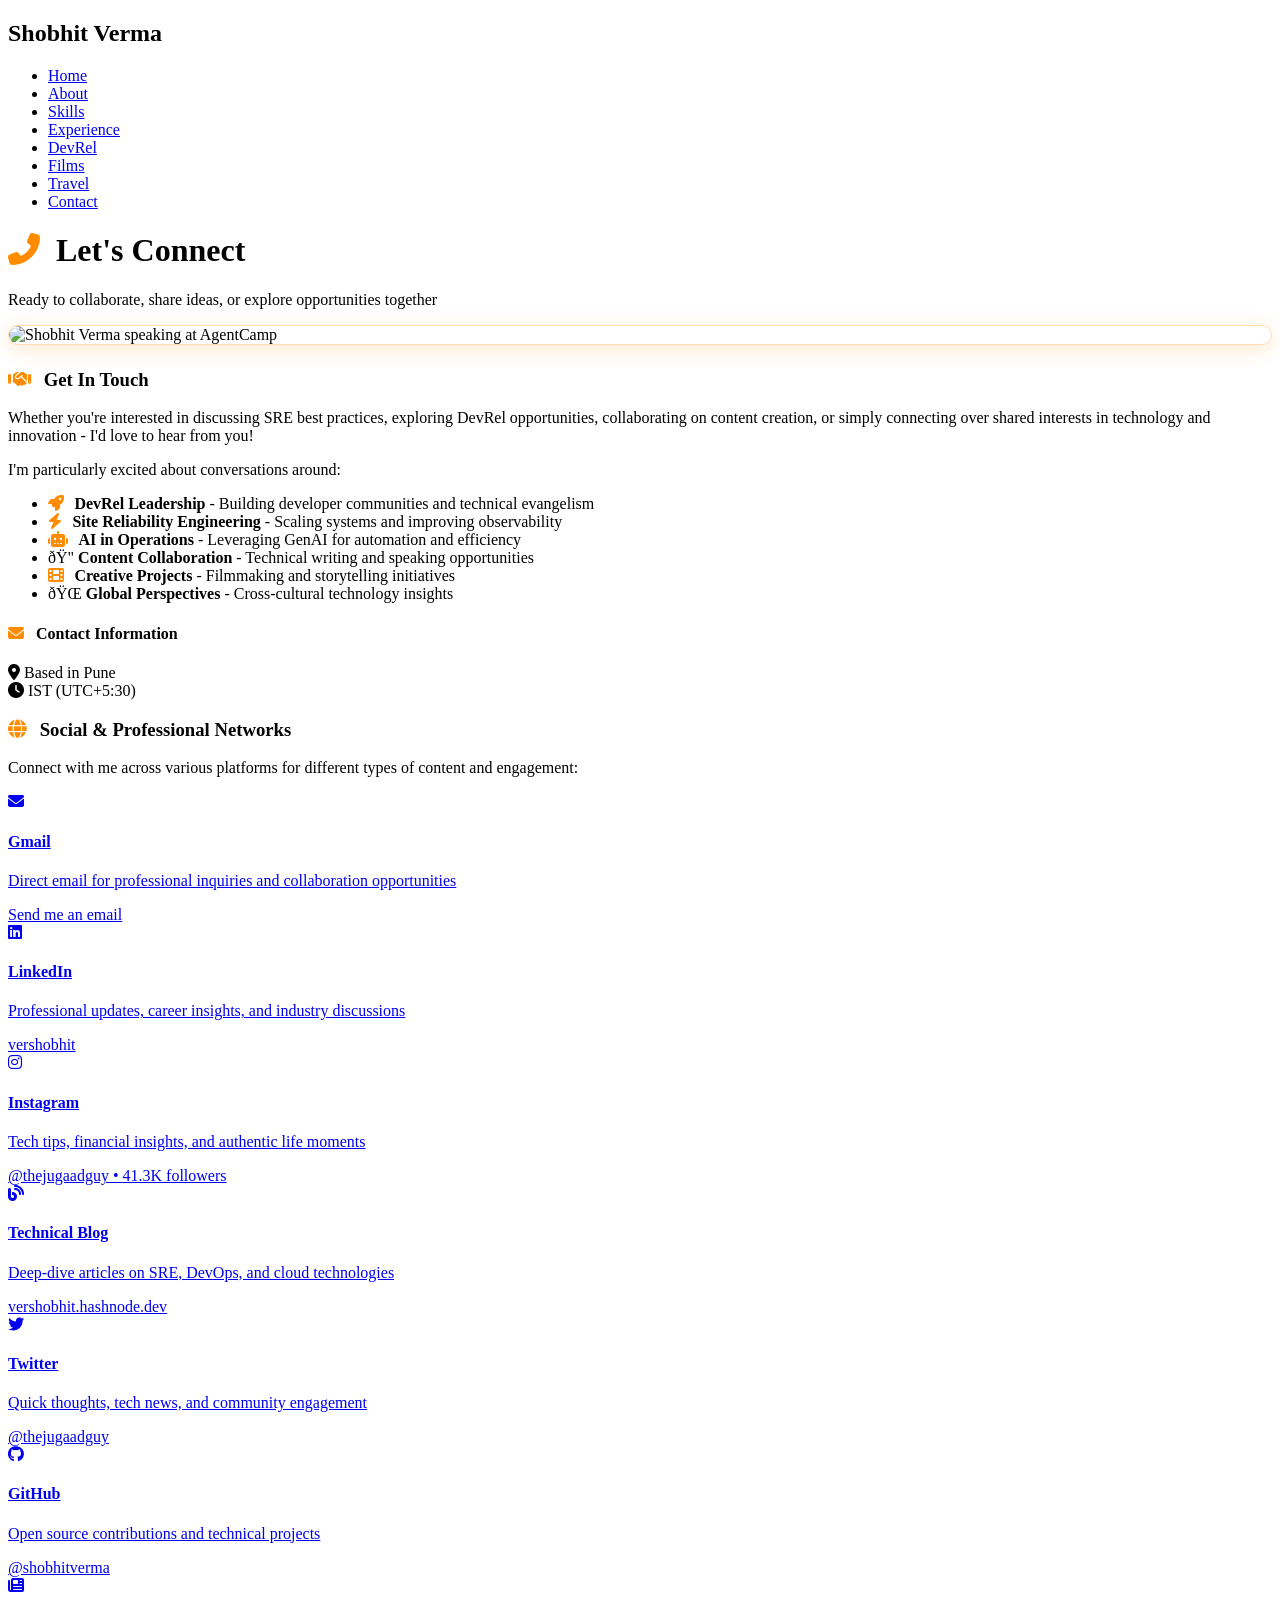
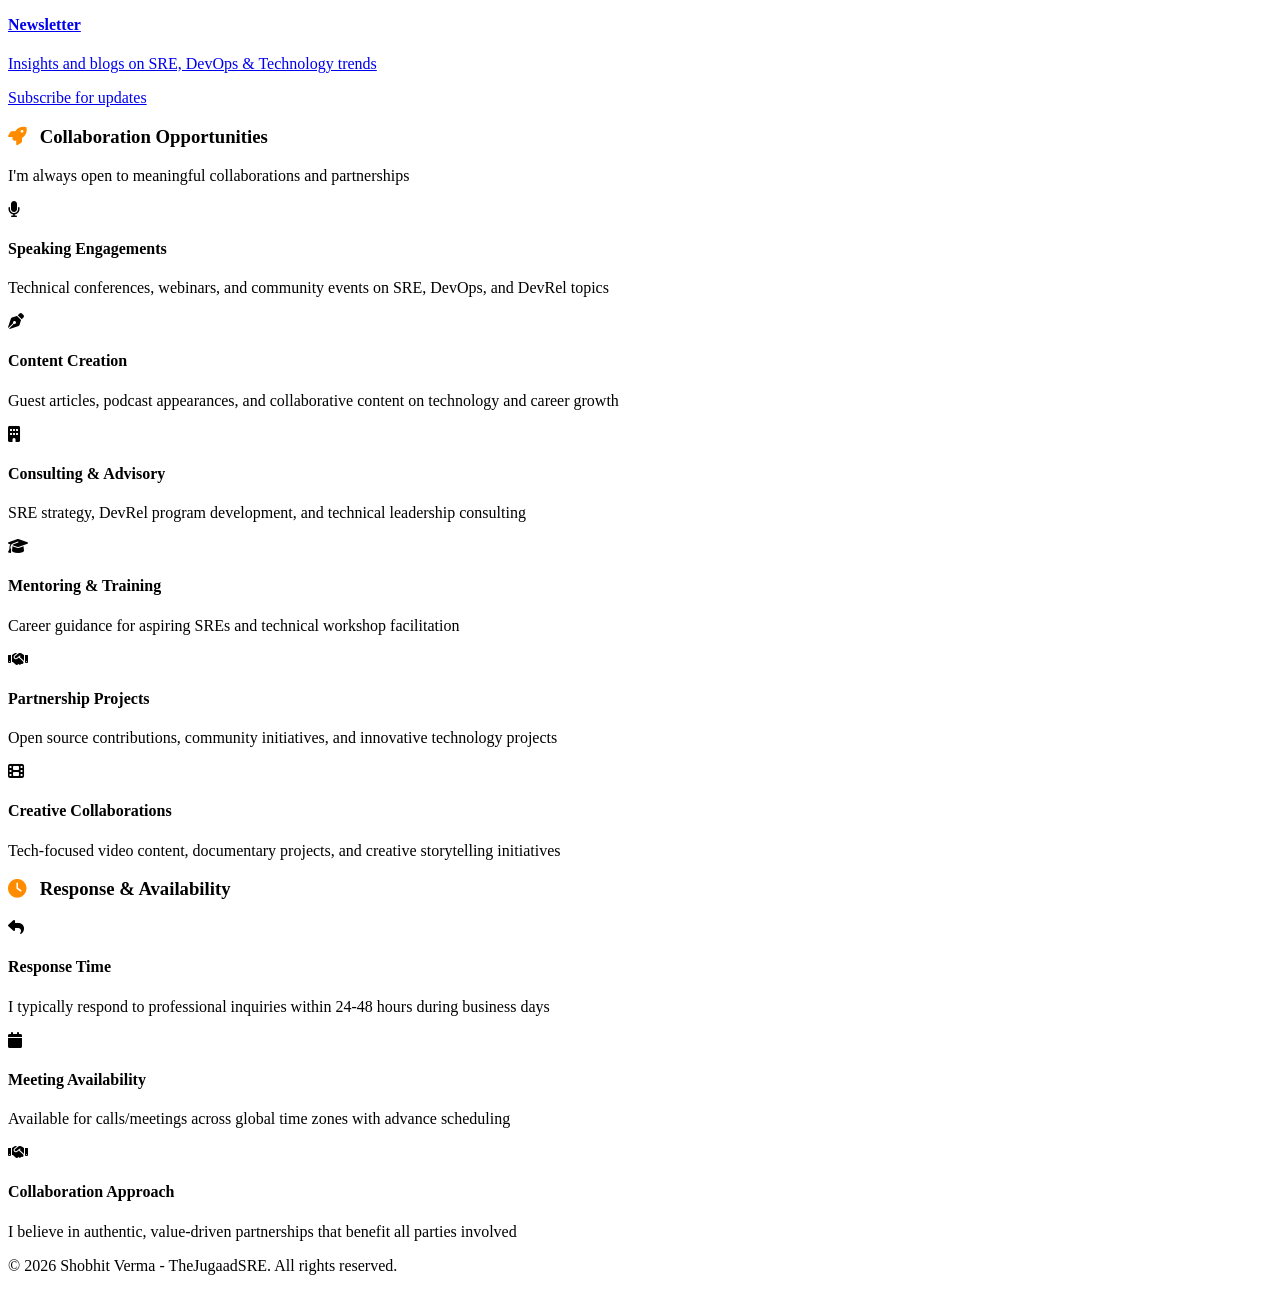
==== contact.html @ 7d9fac4e "stats update, gmail privacy, linkedin handle, instagram count" ====
<!DOCTYPE html>
<html lang="en">
<head>
    <meta charset="UTF-8">
    <meta name="viewport" content="width=device-width, initial-scale=1.0">
    <title>Contact - Shobhit Verma | SRE Manager & Content Creator</title>
    <link rel="stylesheet" href="styles.css">
    <link href="https://cdnjs.cloudflare.com/ajax/libs/font-awesome/6.4.0/css/all.min.css" rel="stylesheet">
</head>
<body>
    <!-- Epic Cosmic Background -->
    <div class="cosmic-scene">
        <div class="deep-space"></div>
        <div class="star-field">
            <div class="star"></div>
            <div class="star"></div>
            <div class="star"></div>
            <div class="star"></div>
            <div class="star"></div>
            <div class="star"></div>
            <div class="star"></div>
            <div class="star"></div>
            <div class="star"></div>
            <div class="star"></div>
        </div>
        <div class="wormhole">
            <div class="wormhole-entrance"></div>
            <div class="wormhole-tunnel"></div>
            <div class="wormhole-exit"></div>
            <div class="wormhole-energy"></div>
            <div class="wormhole-donut"></div>
        </div>
        <div class="blackhole-system">
            <div class="gravitational-lensing"></div>
            <div class="accretion-disk"></div>
            <div class="blackhole-center"></div>
            <div class="event-horizon"></div>
            <div class="hawking-radiation"></div>
        </div>
        <div class="space-particles">
            <div class="particle"></div>
            <div class="particle"></div>
            <div class="particle"></div>
            <div class="particle"></div>
            <div class="particle"></div>
        </div>
    </div>

    <!-- Navigation -->
    <nav class="navbar">
        <div class="nav-container">
            <div class="nav-logo">
                <h2>Shobhit Verma</h2>
            </div>
            <ul class="nav-menu">
                <li><a href="index.html">Home</a></li>
                <li><a href="about.html">About</a></li>
                <li><a href="skills.html">Skills</a></li>
                <li><a href="experience.html">Experience</a></li>
                <li><a href="devrel.html">DevRel</a></li>
                <li><a href="films.html">Films</a></li>
                <li><a href="travel.html">Travel</a></li>
                <li><a href="contact.html" class="active">Contact</a></li>
            </ul>
        </div>
    </nav>

    <!-- Contact Content -->
    <main class="page-content">
        <div class="container">
            <div class="page-header">
                <h1><i class="fas fa-phone-alt" style="color:#ff8c00;margin-right:0.5rem;"></i> Let's Connect</h1>
                <p>Ready to collaborate, share ideas, or explore opportunities together</p>
            </div>

            <div class="contact-grid">
                <div class="contact-info">
                    <div class="speaking-photo" style="margin-bottom: 1.5rem; border-radius: 12px; overflow: hidden; box-shadow: 0 4px 20px rgba(255,140,0,0.2); border: 1px solid rgba(255,140,0,0.3);">
                        <img src="images/speaking.jpg" alt="Shobhit Verma speaking at AgentCamp" style="width: 100%; height: auto; display: block; border-radius: 12px;" />
                    </div>
                    <div class="contact-intro">
                        <h3><i class="fas fa-handshake" style="color:#ff8c00;margin-right:0.5rem;"></i> Get In Touch</h3>
                        <p>Whether you're interested in discussing SRE best practices, exploring DevRel opportunities, collaborating on content creation, or simply connecting over shared interests in technology and innovation - I'd love to hear from you!</p>
                        
                        <p>I'm particularly excited about conversations around:</p>
                        <ul class="interest-list">
                            <li><i class="fas fa-rocket" style="color:#ff8c00;margin-right:0.4rem;"></i> <strong>DevRel Leadership</strong> - Building developer communities and technical evangelism</li>
                            <li><i class="fas fa-bolt" style="color:#ff8c00;margin-right:0.4rem;"></i> <strong>Site Reliability Engineering</strong> - Scaling systems and improving observability</li>
                            <li><i class="fas fa-robot" style="color:#ff8c00;margin-right:0.4rem;"></i> <strong>AI in Operations</strong> - Leveraging GenAI for automation and efficiency</li>
                            <li>ðŸ" <strong>Content Collaboration</strong> - Technical writing and speaking opportunities</li>
                            <li><i class="fas fa-film" style="color:#ff8c00;margin-right:0.4rem;"></i> <strong>Creative Projects</strong> - Filmmaking and storytelling initiatives</li>
                            <li>ðŸŒ <strong>Global Perspectives</strong> - Cross-cultural technology insights</li>
                        </ul>
                    </div>
                    
                    <div class="contact-methods">
                        <h4><i class="fas fa-envelope" style="color:#ff8c00;margin-right:0.5rem;"></i> Contact Information</h4>
                        <div class="contact-item">
                            <i class="fas fa-map-marker-alt"></i>
                            <span>Based in Pune</span>
                        </div>
                        <div class="contact-item">
                            <i class="fas fa-clock"></i>
                            <span>IST (UTC+5:30)</span>
                        </div>
                    </div>
                </div>
                
                <div class="social-connect">
                    <h3><i class="fas fa-globe" style="color:#ff8c00;margin-right:0.5rem;"></i> Social &amp; Professional Networks</h3>
                    <p>Connect with me across various platforms for different types of content and engagement:</p>
                    
                    <div class="social-platforms">

                        <!-- CHANGED: email hidden visually, mailto opens compose with vershobhit2@gmail.com in To -->
                        <a href="mailto:vershobhit2@gmail.com?subject=Hello%20Shobhit%20-%20Let's%20Connect&body=Hi%20Shobhit,%0A%0AI%20came%20across%20your%20website%20and%20would%20love%20to%20connect.%0A%0A[Please%20share%20your%20message%20here]%0A%0ABest%20regards," class="social-platform gmail" title="Send email to Shobhit">
                            <div class="platform-icon">
                                <i class="fas fa-envelope"></i>
                            </div>
                            <div class="platform-info">
                                <h4>Gmail</h4>
                                <p>Direct email for professional inquiries and collaboration opportunities</p>
                                <span class="platform-handle">Send me an email</span>
                            </div>
                        </a>
                        
                        <!-- CHANGED: LinkedIn handle to vershobhit only -->
                        <a href="https://www.linkedin.com/in/vershobhit" target="_blank" class="social-platform linkedin">
                            <div class="platform-icon">
                                <i class="fab fa-linkedin"></i>
                            </div>
                            <div class="platform-info">
                                <h4>LinkedIn</h4>
                                <p>Professional updates, career insights, and industry discussions</p>
                                <span class="platform-handle">vershobhit</span>
                            </div>
                        </a>
                        
                        <!-- CHANGED: follower count dynamic via JS, seed value 41.3K -->
                        <a href="https://instagram.com/thejugaadguy" target="_blank" class="social-platform instagram">
                            <div class="platform-icon">
                                <i class="fab fa-instagram"></i>
                            </div>
                            <div class="platform-info">
                                <h4>Instagram</h4>
                                <p>Tech tips, financial insights, and authentic life moments</p>
                                <span class="platform-handle">@thejugaadguy &bull; <span id="ig-followers">41.3K</span> followers</span>
                            </div>
                        </a>
                        
                        <a href="https://vershobhit.hashnode.dev" target="_blank" class="social-platform blog">
                            <div class="platform-icon">
                                <i class="fas fa-blog"></i>
                            </div>
                            <div class="platform-info">
                                <h4>Technical Blog</h4>
                                <p>Deep-dive articles on SRE, DevOps, and cloud technologies</p>
                                <span class="platform-handle">vershobhit.hashnode.dev</span>
                            </div>
                        </a>
                        
                        <a href="https://twitter.com/thejugaadguy" target="_blank" class="social-platform twitter">
                            <div class="platform-icon">
                                <i class="fab fa-twitter"></i>
                            </div>
                            <div class="platform-info">
                                <h4>Twitter</h4>
                                <p>Quick thoughts, tech news, and community engagement</p>
                                <span class="platform-handle">@thejugaadguy</span>
                            </div>
                        </a>
                        
                        <a href="https://github.com/infrawithshobhit" target="_blank" class="social-platform github">
                            <div class="platform-icon">
                                <i class="fab fa-github"></i>
                            </div>
                            <div class="platform-info">
                                <h4>GitHub</h4>
                                <p>Open source contributions and technical projects</p>
                                <span class="platform-handle">@shobhitverma</span>
                            </div>
                        </a>
                        
                        <a href="https://vershobhit.hashnode.dev/newsletter" target="_blank" class="social-platform newsletter">
                            <div class="platform-icon">
                                <i class="fas fa-newspaper"></i>
                            </div>
                            <div class="platform-info">
                                <h4>Newsletter</h4>
                                <p>Insights and blogs on SRE, DevOps & Technology trends</p>
                                <span class="platform-handle">Subscribe for updates</span>
                            </div>
                        </a>
                    </div>
                </div>
            </div>
            
            <!-- Collaboration Opportunities -->
            <div class="collaboration-section">
                <div class="collaboration-header">
                    <h3><i class="fas fa-rocket" style="color:#ff8c00;margin-right:0.5rem;"></i> Collaboration Opportunities</h3>
                    <p>I'm always open to meaningful collaborations and partnerships</p>
                </div>
                
                <div class="opportunities-grid">
                    <div class="opportunity-card">
                        <div class="opportunity-icon"><i class="fas fa-microphone"></i></div><h4>Speaking Engagements</h4>
                        <p>Technical conferences, webinars, and community events on SRE, DevOps, and DevRel topics</p>
                    </div>
                    
                    <div class="opportunity-card">
                        <div class="opportunity-icon"><i class="fas fa-pen-nib"></i></div><h4>Content Creation</h4>
                        <p>Guest articles, podcast appearances, and collaborative content on technology and career growth</p>
                    </div>
                    
                    <div class="opportunity-card">
                        <div class="opportunity-icon"><i class="fas fa-building"></i></div><h4>Consulting & Advisory</h4>
                        <p>SRE strategy, DevRel program development, and technical leadership consulting</p>
                    </div>
                    
                    <div class="opportunity-card">
                        <div class="opportunity-icon"><i class="fas fa-graduation-cap"></i></div><h4>Mentoring & Training</h4>
                        <p>Career guidance for aspiring SREs and technical workshop facilitation</p>
                    </div>
                    
                    <div class="opportunity-card">
                        <div class="opportunity-icon"><i class="fas fa-handshake"></i></div><h4>Partnership Projects</h4>
                        <p>Open source contributions, community initiatives, and innovative technology projects</p>
                    </div>
                    
                    <div class="opportunity-card">
                        <div class="opportunity-icon"><i class="fas fa-film"></i></div><h4>Creative Collaborations</h4>
                        <p>Tech-focused video content, documentary projects, and creative storytelling initiatives</p>
                    </div>
                </div>
            </div>
            
            <!-- Response Expectations -->
            <div class="response-info">
                <div class="response-header">
                    <h3><i class="fas fa-clock" style="color:#ff8c00;margin-right:0.5rem;"></i> Response &amp; Availability</h3>
                </div>
                
                <div class="response-details">
                    <div class="response-item">
                        <i class="fas fa-reply"></i>
                        <div class="response-text">
                            <h4>Response Time</h4>
                            <p>I typically respond to professional inquiries within 24-48 hours during business days</p>
                        </div>
                    </div>
                    
                    <div class="response-item">
                        <i class="fas fa-calendar"></i>
                        <div class="response-text">
                            <h4>Meeting Availability</h4>
                            <p>Available for calls/meetings across global time zones with advance scheduling</p>
                        </div>
                    </div>
                    
                    <div class="response-item">
                        <i class="fas fa-handshake"></i>
                        <div class="response-text">
                            <h4>Collaboration Approach</h4>
                            <p>I believe in authentic, value-driven partnerships that benefit all parties involved</p>
                        </div>
                    </div>
                </div>
            </div>
        </div>
    </main>

    <!-- Footer -->
    <footer class="footer">
        <div class="container">
            <p>&copy; 2026 Shobhit Verma - TheJugaadSRE. All rights reserved.</p>
        </div>
    </footer>

    <script src="script.js"></script>
    <script>
        // Instagram follower count — Instagram blocks unauthenticated API calls from browsers,
        // so true real-time fetching isn't possible without a backend proxy.
        // Update the number below manually whenever your count changes.
        // Format: use "41.3K", "42K", "50.1K" etc.
        // TO UPDATE: change the value in igFollowers below and push.
        (function() {
            var igFollowers = "41.3K"; // <-- UPDATE THIS when count changes
            var el = document.getElementById('ig-followers');
            if (el) el.textContent = igFollowers;
        })();
    </script>
</body>
</html>
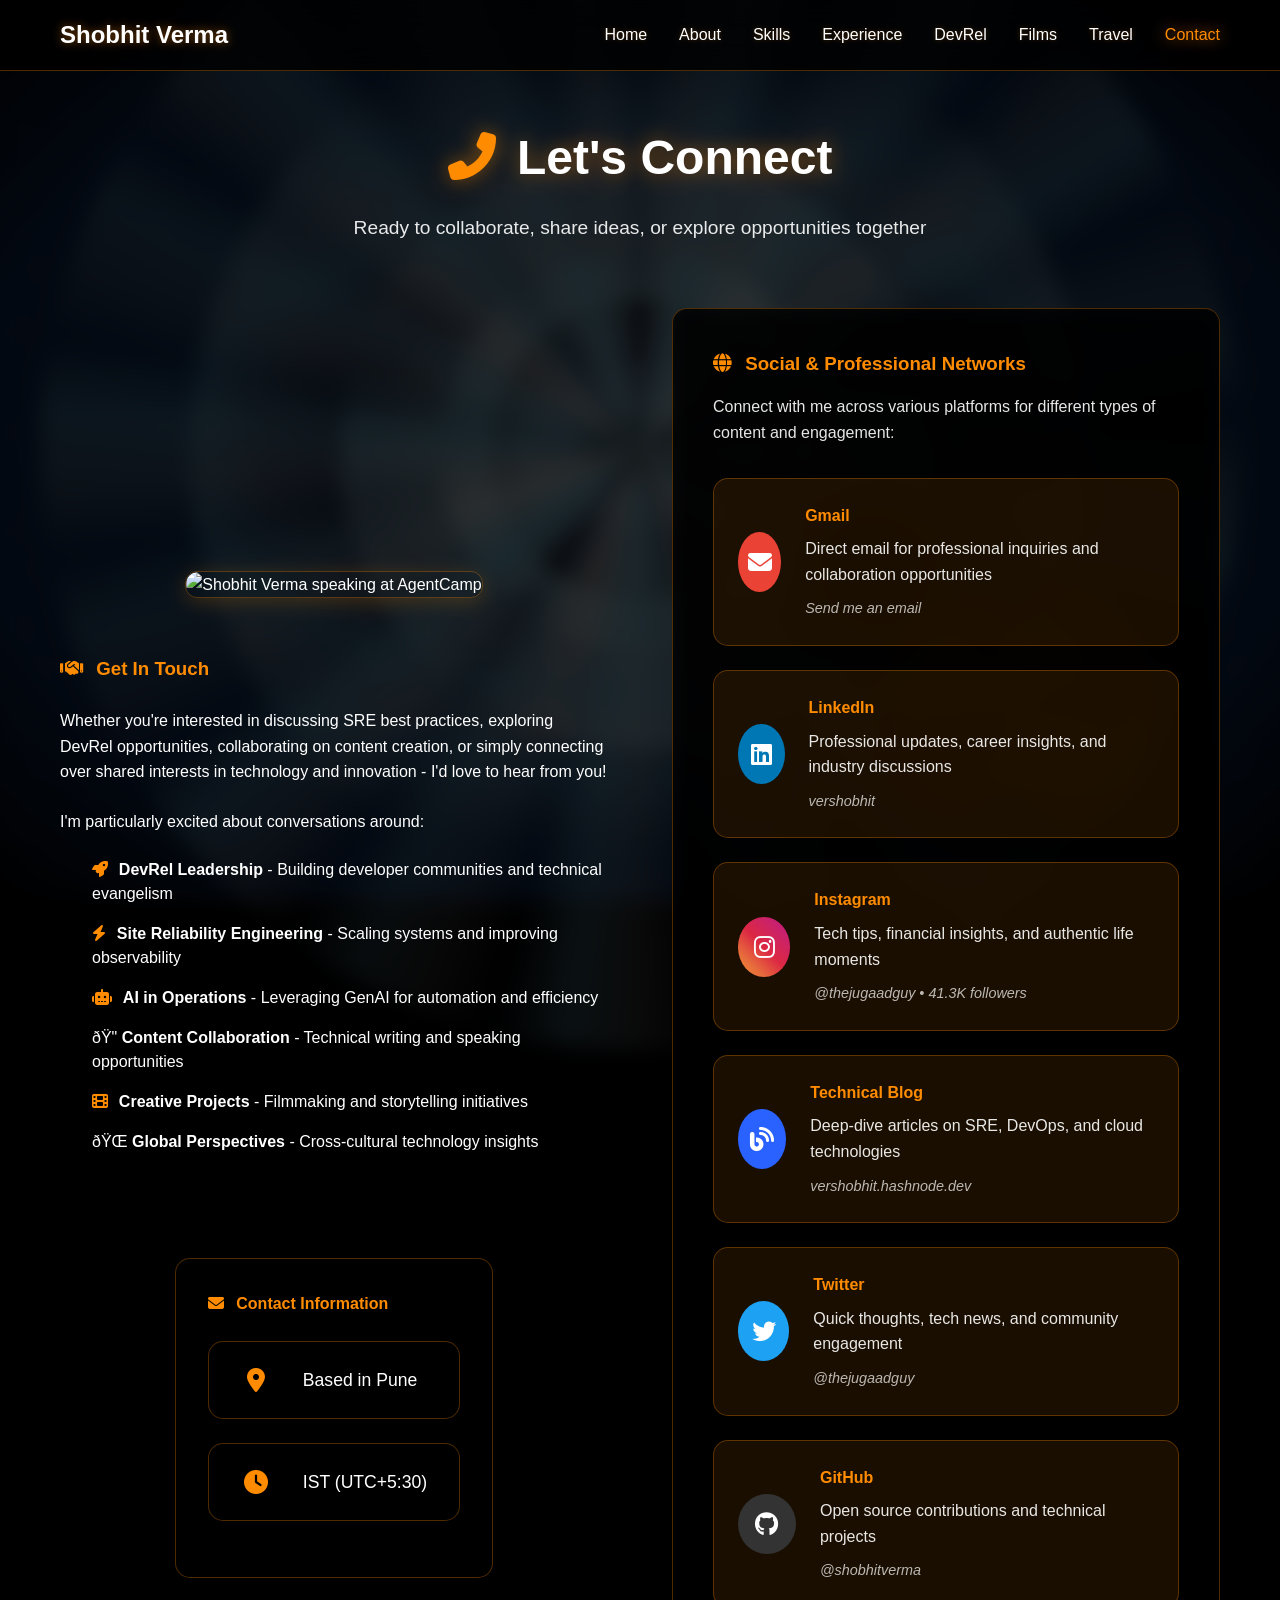
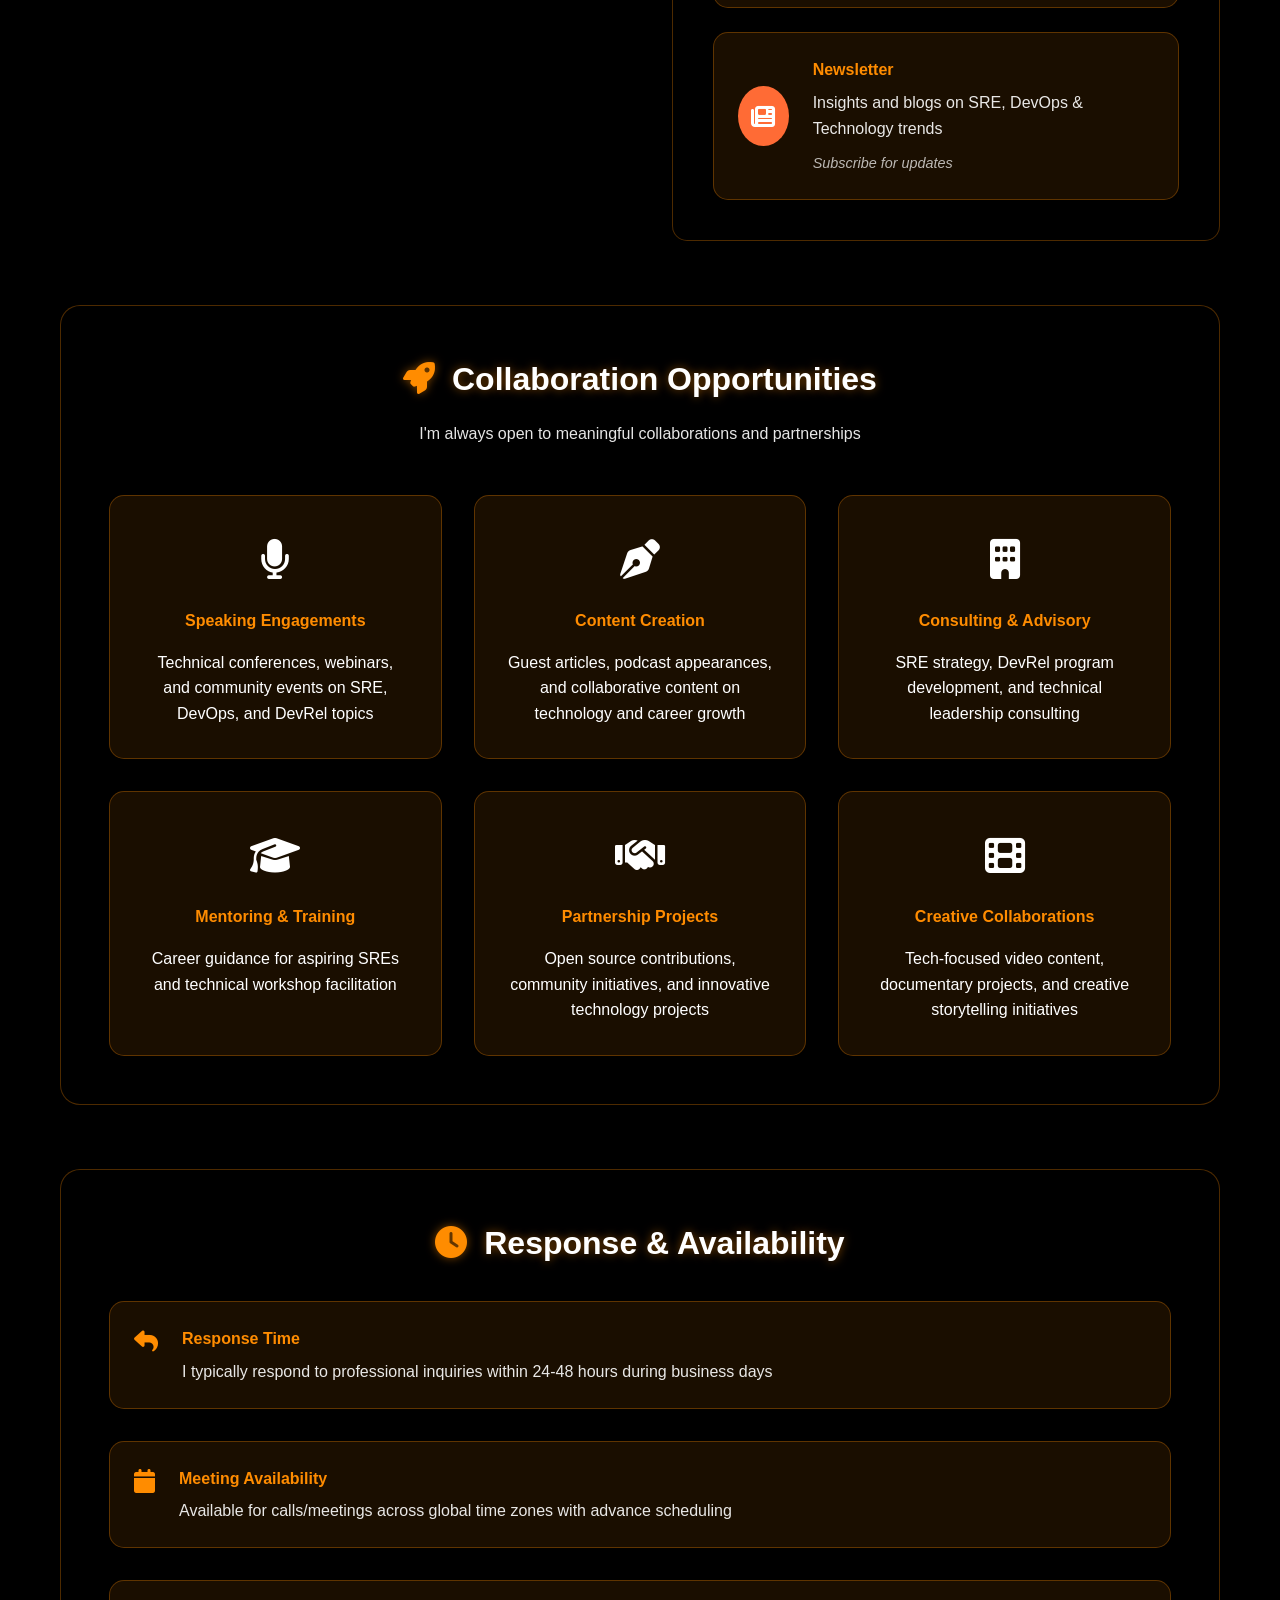
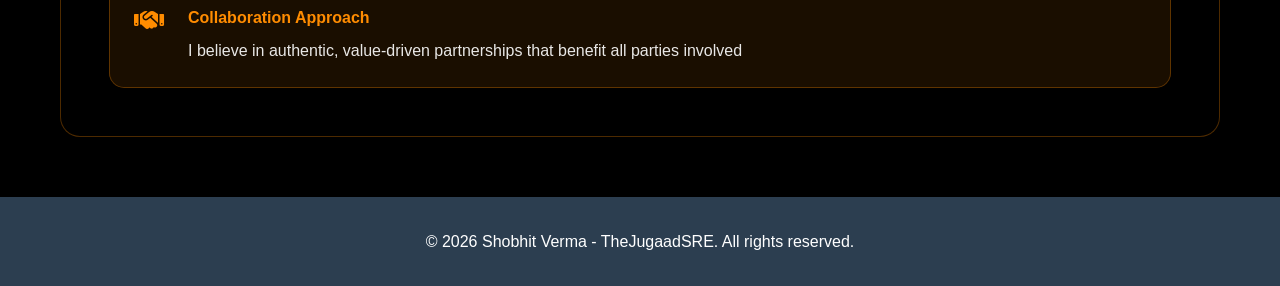
==== commit 462e9ba1: "fix: update LinkedIn URL to thejugaadsre" ====
--- a/contact.html
+++ b/contact.html
@@ -125,7 +125,7 @@
                         </a>
                         
                         <!-- CHANGED: LinkedIn handle to vershobhit only -->
-                        <a href="https://www.linkedin.com/in/vershobhit" target="_blank" class="social-platform linkedin">
+                        <a href="https://www.linkedin.com/in/thejugaadsre" target="_blank" class="social-platform linkedin">
                             <div class="platform-icon">
                                 <i class="fab fa-linkedin"></i>
                             </div>
--- a/styles.css
+++ b/styles.css
@@ -0,0 +1,6017 @@
+﻿/* Reset and Base Styles */
+* {
+    margin: 0;
+    padding: 0;
+    box-sizing: border-box;
+    text-decoration: none !important;
+}
+
+html {
+    scroll-behavior: smooth;
+    overflow-x: hidden;
+}
+
+body {
+    overflow-x: hidden;
+    overscroll-behavior-y: none;
+}
+
+/* Force remove any strikethrough */
+body, body *, h1, h2, h3, h4, h5, h6, p, span, div, a, button {
+    text-decoration: none !important;
+}
+
+body {
+    font-family: 'Segoe UI', Tahoma, Geneva, Verdana, sans-serif;
+    line-height: 1.6;
+    color: #ffffff;
+    background: #000000;
+    overflow-x: hidden;
+    position: relative;
+    transition: all 0.8s ease;
+    min-height: 100vh;
+    text-decoration: none !important;
+    opacity: 1; /* Make website immediately visible */
+}
+
+/* Additional fix for strikethrough issue */
+* {
+    text-decoration-line: none !important;
+    text-decoration-style: none !important;
+    text-decoration-color: transparent !important;
+}
+
+html {
+    scroll-behavior: smooth;
+    overflow-x: hidden;
+}
+
+body {
+    overflow-x: hidden;
+    overscroll-behavior-y: none;
+}
+
+/* Mood Selection Popup - COMPLETELY REMOVED */
+.mood-popup {
+    display: none !important;
+    visibility: hidden !important;
+    opacity: 0 !important;
+    pointer-events: none !important;
+}
+
+.mood-popup.hidden {
+    display: none !important;
+}
+
+/* Remove all mood popup related styles since we don't need them */
+
+/* Theme Variations */
+body.theme-excited {
+    --primary-color: #ff4757;
+    --secondary-color: #ff6b7a;
+    --accent-color: #ff3742;
+}
+
+body.theme-curious {
+    --primary-color: #3742fa;
+    --secondary-color: #5352ed;
+    --accent-color: #2f3542;
+}
+
+body.theme-focused {
+    --primary-color: #2ed573;
+    --secondary-color: #7bed9f;
+    --accent-color: #1e90ff;
+}
+
+body.theme-creative {
+    --primary-color: #ff6348;
+    --secondary-color: #ff7675;
+    --accent-color: #fd79a8;
+}
+
+body.theme-peaceful {
+    --primary-color: #70a1ff;
+    --secondary-color: #5352ed;
+    --accent-color: #3742fa;
+}
+
+body.theme-adventurous {
+    --primary-color: #ffa502;
+    --secondary-color: #ff6348;
+    --accent-color: #ff4757;
+}
+
+body.theme-nostalgic {
+    --primary-color: #747d8c;
+    --secondary-color: #a4b0be;
+    --accent-color: #57606f;
+}
+
+body.theme-ambitious {
+    --primary-color: #ffd700;
+    --secondary-color: #ffb142;
+    --accent-color: #ff6348;
+}
+
+body.theme-contemplative {
+    --primary-color: #6c5ce7;
+    --secondary-color: #a29bfe;
+    --accent-color: #fd79a8;
+}
+
+body.theme-energetic {
+    --primary-color: #00d2d3;
+    --secondary-color: #7bed9f;
+    --accent-color: #2ed573;
+}
+
+/* Epic Cosmic Scene */
+.cosmic-scene {
+    position: fixed;
+    top: 0;
+    left: 0;
+    width: 100vw;
+    height: 100vh;
+    z-index: -10;
+    overflow: hidden;
+    display: block !important;
+    visibility: visible !important;
+    opacity: 1 !important;
+    background: radial-gradient(ellipse at center, 
+        #0a0a2e 0%, 
+        #16213e 25%, 
+        #0f3460 50%, 
+        #0e2954 75%, 
+        #000000 100%) !important;
+}
+
+/* Deep Space Background */
+.deep-space {
+    position: absolute;
+    width: 100%;
+    height: 100%;
+    background: 
+        radial-gradient(2px 2px at 20px 30px, #eee, transparent),
+        radial-gradient(2px 2px at 40px 70px, rgba(255,255,255,0.8), transparent),
+        radial-gradient(1px 1px at 90px 40px, #fff, transparent),
+        radial-gradient(1px 1px at 130px 80px, rgba(255,255,255,0.6), transparent),
+        radial-gradient(2px 2px at 160px 30px, #ddd, transparent);
+    background-repeat: repeat;
+    background-size: 200px 100px;
+    animation: starTwinkle 4s ease-in-out infinite alternate;
+}
+
+/* Star Field */
+.star-field {
+    position: absolute;
+    width: 100%;
+    height: 100%;
+}
+
+.star {
+    position: absolute;
+    background: white;
+    border-radius: 50%;
+    animation: starPulse 3s ease-in-out infinite alternate;
+}
+
+.star:nth-child(1) { width: 2px; height: 2px; top: 10%; left: 10%; animation-delay: 0s; }
+.star:nth-child(2) { width: 1px; height: 1px; top: 20%; left: 30%; animation-delay: 0.5s; }
+.star:nth-child(3) { width: 3px; height: 3px; top: 15%; left: 60%; animation-delay: 1s; }
+.star:nth-child(4) { width: 2px; height: 2px; top: 40%; left: 20%; animation-delay: 1.5s; }
+.star:nth-child(5) { width: 1px; height: 1px; top: 60%; left: 80%; animation-delay: 2s; }
+.star:nth-child(6) { width: 2px; height: 2px; top: 80%; left: 40%; animation-delay: 2.5s; }
+.star:nth-child(7) { width: 1px; height: 1px; top: 30%; left: 90%; animation-delay: 0.3s; }
+.star:nth-child(8) { width: 3px; height: 3px; top: 70%; left: 10%; animation-delay: 0.8s; }
+.star:nth-child(9) { width: 2px; height: 2px; top: 50%; left: 50%; animation-delay: 1.3s; }
+.star:nth-child(10) { width: 1px; height: 1px; top: 90%; left: 70%; animation-delay: 1.8s; }
+.star:nth-child(11) { width: 2px; height: 2px; top: 5%; left: 80%; animation-delay: 0.2s; }
+.star:nth-child(12) { width: 1px; height: 1px; top: 25%; left: 15%; animation-delay: 0.7s; }
+.star:nth-child(13) { width: 3px; height: 3px; top: 45%; left: 75%; animation-delay: 1.2s; }
+.star:nth-child(14) { width: 2px; height: 2px; top: 65%; left: 35%; animation-delay: 1.7s; }
+.star:nth-child(15) { width: 1px; height: 1px; top: 85%; left: 85%; animation-delay: 2.2s; }
+.star:nth-child(16) { width: 2px; height: 2px; top: 35%; left: 5%; animation-delay: 0.4s; }
+.star:nth-child(17) { width: 1px; height: 1px; top: 55%; left: 65%; animation-delay: 0.9s; }
+.star:nth-child(18) { width: 3px; height: 3px; top: 75%; left: 25%; animation-delay: 1.4s; }
+.star:nth-child(19) { width: 2px; height: 2px; top: 95%; left: 55%; animation-delay: 1.9s; }
+.star:nth-child(20) { width: 1px; height: 1px; top: 15%; left: 45%; animation-delay: 2.4s; }
+
+/* Solar System */
+.solar-system {
+    position: absolute;
+    top: 20%;
+    left: 10%;
+    width: 300px;
+    height: 300px;
+    animation: solarSystemRotation 60s linear infinite;
+    display: block !important;
+    visibility: visible !important;
+    opacity: 1 !important;
+    z-index: -5;
+    will-change: transform;
+    transform: translateZ(0);
+}
+
+/* Sun */
+.sun {
+    position: absolute;
+    top: 50%;
+    left: 50%;
+    width: 40px;
+    height: 40px;
+    transform: translate(-50%, -50%);
+    border-radius: 50%;
+    background: radial-gradient(circle, #ffeb3b 0%, #ff9800 50%, #ff5722 100%);
+    box-shadow: 
+        0 0 20px #ffeb3b,
+        0 0 40px #ff9800,
+        0 0 60px #ff5722;
+    animation: sunPulse 3s ease-in-out infinite alternate;
+}
+
+.sun-core {
+    position: absolute;
+    top: 50%;
+    left: 50%;
+    width: 20px;
+    height: 20px;
+    transform: translate(-50%, -50%);
+    border-radius: 50%;
+    background: #fff;
+    animation: sunCorePulse 2s ease-in-out infinite alternate;
+}
+
+.sun-corona {
+    position: absolute;
+    top: 50%;
+    left: 50%;
+    width: 60px;
+    height: 60px;
+    transform: translate(-50%, -50%);
+    border-radius: 50%;
+    background: radial-gradient(circle, transparent 60%, rgba(255, 235, 59, 0.3) 70%, transparent 80%);
+    animation: coronaFlicker 4s ease-in-out infinite;
+}
+
+/* Planets */
+.planet {
+    position: absolute;
+    border-radius: 50%;
+    top: 50%;
+    left: 50%;
+    transform-origin: center;
+}
+
+.mercury {
+    width: 8px;
+    height: 8px;
+    background: #8c7853;
+    animation: planetOrbit 10s linear infinite;
+    transform: translate(-50%, -50%) rotate(0deg) translateX(60px) rotate(0deg);
+}
+
+.venus {
+    width: 12px;
+    height: 12px;
+    background: #ffc649;
+    animation: planetOrbit 15s linear infinite;
+    transform: translate(-50%, -50%) rotate(0deg) translateX(80px) rotate(0deg);
+}
+
+.earth {
+    width: 14px;
+    height: 14px;
+    background: linear-gradient(45deg, #6b93d6 0%, #4d84c4 50%, #2e7d32 100%);
+    animation: planetOrbit 20s linear infinite;
+    transform: translate(-50%, -50%) rotate(0deg) translateX(100px) rotate(0deg);
+}
+
+.moon {
+    position: absolute;
+    width: 4px;
+    height: 4px;
+    background: #c0c0c0;
+    border-radius: 50%;
+    top: -10px;
+    left: 50%;
+    transform: translateX(-50%);
+    animation: moonOrbit 2s linear infinite;
+}
+
+.mars {
+    width: 10px;
+    height: 10px;
+    background: #cd5c5c;
+    animation: planetOrbit 25s linear infinite;
+    transform: translate(-50%, -50%) rotate(0deg) translateX(120px) rotate(0deg);
+}
+
+.jupiter {
+    width: 24px;
+    height: 24px;
+    background: linear-gradient(45deg, #d8ca9d 0%, #fab27b 50%, #c99039 100%);
+    animation: planetOrbit 35s linear infinite;
+    transform: translate(-50%, -50%) rotate(0deg) translateX(150px) rotate(0deg);
+}
+
+.jupiter-spot {
+    position: absolute;
+    width: 8px;
+    height: 6px;
+    background: #8b4513;
+    border-radius: 50%;
+    top: 40%;
+    left: 30%;
+    animation: jupiterStormRotation 3s linear infinite;
+}
+
+.saturn {
+    width: 20px;
+    height: 20px;
+    background: #fab27b;
+    animation: planetOrbit 45s linear infinite;
+    transform: translate(-50%, -50%) rotate(0deg) translateX(180px) rotate(0deg);
+}
+
+.saturn-rings {
+    position: absolute;
+    width: 35px;
+    height: 35px;
+    border: 2px solid rgba(255, 255, 255, 0.6);
+    border-radius: 50%;
+    top: 50%;
+    left: 50%;
+    transform: translate(-50%, -50%);
+    animation: ringsRotation 8s linear infinite;
+}
+
+.uranus {
+    width: 16px;
+    height: 16px;
+    background: #4fd0e7;
+    animation: planetOrbit 55s linear infinite;
+    transform: translate(-50%, -50%) rotate(0deg) translateX(210px) rotate(0deg);
+}
+
+.neptune {
+    width: 15px;
+    height: 15px;
+    background: #4b70dd;
+    animation: planetOrbit 65s linear infinite;
+    transform: translate(-50%, -50%) rotate(0deg) translateX(240px) rotate(0deg);
+}
+
+/* Asteroid Belt */
+.asteroid-belt {
+    position: absolute;
+    top: 50%;
+    left: 50%;
+    width: 280px;
+    height: 280px;
+    transform: translate(-50%, -50%);
+    border-radius: 50%;
+    animation: asteroidBeltRotation 30s linear infinite;
+}
+
+.asteroid {
+    position: absolute;
+    width: 3px;
+    height: 3px;
+    background: #8c7853;
+    border-radius: 50%;
+}
+
+.asteroid:nth-child(1) { top: 0%; left: 50%; }
+.asteroid:nth-child(2) { top: 25%; left: 85%; }
+.asteroid:nth-child(3) { top: 75%; left: 85%; }
+.asteroid:nth-child(4) { top: 100%; left: 50%; }
+.asteroid:nth-child(5) { top: 50%; left: 15%; }
+
+/* Theme-based Black Hole Variations */
+body.theme-excited .blackhole-background {
+    background: radial-gradient(circle at center, 
+        transparent 0%, transparent 15%, 
+        rgba(255, 71, 87, 0.2) 20%, rgba(255, 107, 122, 0.3) 25%, 
+        rgba(255, 55, 66, 0.4) 35%, rgba(139, 69, 19, 0.4) 50%, 
+        rgba(0, 0, 0, 0.8) 70%, #000000 100%);
+    animation-duration: 15s;
+}
+
+body.theme-curious .blackhole-background {
+    background: radial-gradient(circle at center, 
+        transparent 0%, transparent 15%, 
+        rgba(55, 66, 250, 0.2) 20%, rgba(83, 82, 237, 0.3) 25%, 
+        rgba(47, 53, 66, 0.4) 35%, rgba(25, 25, 112, 0.4) 50%, 
+        rgba(0, 0, 0, 0.8) 70%, #000000 100%);
+    animation-duration: 25s;
+}
+
+body.theme-focused .blackhole-background {
+    background: radial-gradient(circle at center, 
+        transparent 0%, transparent 15%, 
+        rgba(46, 213, 115, 0.2) 20%, rgba(123, 237, 159, 0.3) 25%, 
+        rgba(30, 144, 255, 0.4) 35%, rgba(25, 25, 112, 0.4) 50%, 
+        rgba(0, 0, 0, 0.8) 70%, #000000 100%);
+    animation-duration: 30s;
+}
+
+body.theme-creative .blackhole-background {
+    background: radial-gradient(circle at center, 
+        transparent 0%, transparent 15%, 
+        rgba(255, 99, 72, 0.2) 20%, rgba(255, 118, 117, 0.3) 25%, 
+        rgba(253, 121, 168, 0.4) 35%, rgba(139, 69, 19, 0.4) 50%, 
+        rgba(0, 0, 0, 0.8) 70%, #000000 100%);
+    animation-duration: 18s;
+}
+
+body.theme-peaceful .blackhole-background {
+    background: radial-gradient(circle at center, 
+        transparent 0%, transparent 15%, 
+        rgba(112, 161, 255, 0.2) 20%, rgba(83, 82, 237, 0.3) 25%, 
+        rgba(55, 66, 250, 0.4) 35%, rgba(25, 25, 112, 0.4) 50%, 
+        rgba(0, 0, 0, 0.8) 70%, #000000 100%);
+    animation-duration: 35s;
+}
+
+body.theme-adventurous .blackhole-background {
+    background: radial-gradient(circle at center, 
+        transparent 0%, transparent 15%, 
+        rgba(255, 165, 2, 0.2) 20%, rgba(255, 99, 72, 0.3) 25%, 
+        rgba(255, 71, 87, 0.4) 35%, rgba(139, 69, 19, 0.4) 50%, 
+        rgba(0, 0, 0, 0.8) 70%, #000000 100%);
+    animation-duration: 12s;
+}
+
+body.theme-nostalgic .blackhole-background {
+    background: radial-gradient(circle at center, 
+        transparent 0%, transparent 15%, 
+        rgba(116, 125, 140, 0.2) 20%, rgba(164, 176, 190, 0.3) 25%, 
+        rgba(87, 96, 111, 0.4) 35%, rgba(25, 25, 112, 0.4) 50%, 
+        rgba(0, 0, 0, 0.8) 70%, #000000 100%);
+    animation-duration: 40s;
+}
+
+body.theme-ambitious .blackhole-background {
+    background: radial-gradient(circle at center, 
+        transparent 0%, transparent 15%, 
+        rgba(255, 215, 0, 0.2) 20%, rgba(255, 177, 66, 0.3) 25%, 
+        rgba(255, 99, 72, 0.4) 35%, rgba(139, 69, 19, 0.4) 50%, 
+        rgba(0, 0, 0, 0.8) 70%, #000000 100%);
+    animation-duration: 10s;
+}
+
+body.theme-contemplative .blackhole-background {
+    background: radial-gradient(circle at center, 
+        transparent 0%, transparent 15%, 
+        rgba(108, 92, 231, 0.2) 20%, rgba(162, 155, 254, 0.3) 25%, 
+        rgba(253, 121, 168, 0.4) 35%, rgba(25, 25, 112, 0.4) 50%, 
+        rgba(0, 0, 0, 0.8) 70%, #000000 100%);
+    animation-duration: 45s;
+}
+
+body.theme-energetic .blackhole-background {
+    background: radial-gradient(circle at center, 
+        transparent 0%, transparent 15%, 
+        rgba(0, 210, 211, 0.2) 20%, rgba(123, 237, 159, 0.3) 25%, 
+        rgba(46, 213, 115, 0.4) 35%, rgba(25, 25, 112, 0.4) 50%, 
+        rgba(0, 0, 0, 0.8) 70%, #000000 100%);
+    animation-duration: 8s;
+}
+
+.blackhole-center {
+    position: absolute;
+    top: 50%;
+    left: 50%;
+    width: 300px;
+    height: 300px;
+    transform: translate(-50%, -50%);
+    background: radial-gradient(circle, 
+        #000000 0%, 
+        #000000 40%, 
+        rgba(0, 0, 0, 0.9) 50%, 
+        rgba(255, 140, 0, 0.1) 60%,
+        transparent 70%);
+    border-radius: 50%;
+    animation: blackholePulse 3s ease-in-out infinite alternate;
+    box-shadow: 
+        0 0 100px rgba(0, 0, 0, 1),
+        0 0 200px rgba(0, 0, 0, 0.8),
+        inset 0 0 100px rgba(0, 0, 0, 1);
+    display: block !important;
+    visibility: visible !important;
+    opacity: 1 !important;
+}
+
+.accretion-disk {
+    position: absolute;
+    top: 50%;
+    left: 50%;
+    width: 800px;
+    height: 800px;
+    transform: translate(-50%, -50%);
+    border-radius: 50%;
+    background: conic-gradient(
+        from 0deg,
+        transparent 0%,
+        rgba(255, 140, 0, 0.6) 10%,
+        rgba(255, 69, 0, 0.8) 20%,
+        rgba(255, 215, 0, 0.7) 30%,
+        rgba(255, 140, 0, 0.6) 40%,
+        transparent 50%,
+        rgba(255, 140, 0, 0.4) 60%,
+        rgba(255, 69, 0, 0.6) 70%,
+        rgba(255, 215, 0, 0.5) 80%,
+        rgba(255, 140, 0, 0.4) 90%,
+        transparent 100%
+    );
+    animation: accretionSpin 8s linear infinite;
+    filter: blur(2px);
+    will-change: transform;
+    transform: translateZ(0);
+}
+
+.accretion-disk::before {
+    content: '';
+    position: absolute;
+    top: 50%;
+    left: 50%;
+    width: 600px;
+    height: 600px;
+    transform: translate(-50%, -50%);
+    border-radius: 50%;
+    background: conic-gradient(
+        from 180deg,
+        transparent 0%,
+        rgba(255, 69, 0, 0.7) 15%,
+        rgba(255, 140, 0, 0.9) 25%,
+        rgba(255, 215, 0, 0.8) 35%,
+        rgba(255, 69, 0, 0.7) 45%,
+        transparent 55%,
+        rgba(255, 140, 0, 0.5) 65%,
+        rgba(255, 69, 0, 0.7) 75%,
+        rgba(255, 215, 0, 0.6) 85%,
+        rgba(255, 140, 0, 0.5) 95%,
+        transparent 100%
+    );
+    animation: accretionSpin 12s linear infinite reverse;
+    filter: blur(1px);
+}
+
+.accretion-disk::after {
+    content: '';
+    position: absolute;
+    top: 50%;
+    left: 50%;
+    width: 400px;
+    height: 400px;
+    transform: translate(-50%, -50%);
+    border-radius: 50%;
+    background: conic-gradient(
+        from 90deg,
+        transparent 0%,
+        rgba(255, 215, 0, 0.8) 20%,
+        rgba(255, 140, 0, 1) 30%,
+        rgba(255, 69, 0, 0.9) 40%,
+        transparent 50%,
+        rgba(255, 140, 0, 0.6) 70%,
+        rgba(255, 215, 0, 0.7) 80%,
+        transparent 100%
+    );
+    animation: accretionSpin 6s linear infinite;
+}
+
+.gravitational-lensing {
+    position: absolute;
+    top: 50%;
+    left: 50%;
+    width: 800px;
+    height: 800px;
+    transform: translate(-50%, -50%);
+    border-radius: 50%;
+    background: radial-gradient(circle,
+        transparent 0%,
+        rgba(255, 255, 255, 0.05) 40%,
+        rgba(135, 206, 235, 0.1) 60%,
+        transparent 80%
+    );
+    animation: lensingEffect 15s ease-in-out infinite;
+}
+
+.space-particles {
+    position: absolute;
+    width: 100%;
+    height: 100%;
+    overflow: hidden;
+}
+
+.particle {
+    position: absolute;
+    background: rgba(255, 255, 255, 0.8);
+    border-radius: 50%;
+    animation: particleFloat 10s linear infinite;
+}
+
+.particle:nth-child(1) { width: 2px; height: 2px; left: 10%; animation-delay: 0s; }
+.particle:nth-child(2) { width: 3px; height: 3px; left: 20%; animation-delay: 1s; }
+.particle:nth-child(3) { width: 1px; height: 1px; left: 30%; animation-delay: 2s; }
+.particle:nth-child(4) { width: 2px; height: 2px; left: 40%; animation-delay: 3s; }
+.particle:nth-child(5) { width: 3px; height: 3px; left: 50%; animation-delay: 4s; }
+.particle:nth-child(6) { width: 1px; height: 1px; left: 60%; animation-delay: 5s; }
+.particle:nth-child(7) { width: 2px; height: 2px; left: 70%; animation-delay: 6s; }
+.particle:nth-child(8) { width: 3px; height: 3px; left: 80%; animation-delay: 7s; }
+.particle:nth-child(9) { width: 1px; height: 1px; left: 90%; animation-delay: 8s; }
+.particle:nth-child(10) { width: 2px; height: 2px; left: 15%; animation-delay: 9s; }
+
+.event-horizon {
+    position: absolute;
+    top: 50%;
+    left: 50%;
+    width: 180px;
+    height: 180px;
+    transform: translate(-50%, -50%);
+    border-radius: 50%;
+    background: radial-gradient(circle, 
+        #000000 0%, 
+        #000000 70%, 
+        rgba(255, 140, 0, 0.2) 80%, 
+        rgba(255, 69, 0, 0.1) 90%, 
+        transparent 100%);
+    box-shadow: 
+        0 0 80px rgba(255, 140, 0, 0.8),
+        0 0 160px rgba(255, 69, 0, 0.6),
+        0 0 240px rgba(255, 140, 0, 0.4),
+        inset 0 0 80px rgba(0, 0, 0, 1);
+    animation: eventHorizonPulse 4s ease-in-out infinite;
+    z-index: 10;
+    display: block !important;
+    visibility: visible !important;
+    opacity: 1 !important;
+}
+
+@keyframes blackholeRotation {
+    from { transform: rotate(0deg); }
+    to { transform: rotate(360deg); }
+}
+
+@keyframes blackholePulse {
+    0% { transform: translate(-50%, -50%) scale(1); }
+    100% { transform: translate(-50%, -50%) scale(1.1); }
+}
+
+@keyframes accretionSpin {
+    from { transform: translate(-50%, -50%) rotate(0deg); }
+    to { transform: translate(-50%, -50%) rotate(360deg); }
+}
+
+@keyframes lensingEffect {
+    0%, 100% { 
+        transform: translate(-50%, -50%) scale(1);
+        opacity: 0.3;
+    }
+    50% { 
+        transform: translate(-50%, -50%) scale(1.2);
+        opacity: 0.6;
+    }
+}
+
+@keyframes particleFloat {
+    0% {
+        transform: translateY(100vh) translateX(0px);
+        opacity: 0;
+    }
+    10% {
+        opacity: 1;
+    }
+    90% {
+        opacity: 1;
+    }
+    100% {
+        transform: translateY(-100px) translateX(50px);
+        opacity: 0;
+    }
+}
+
+@keyframes eventHorizonPulse {
+    0%, 100% {
+        box-shadow: 
+            0 0 50px rgba(255, 140, 0, 0.5),
+            inset 0 0 50px rgba(0, 0, 0, 1);
+    }
+    50% {
+        box-shadow: 
+            0 0 80px rgba(255, 140, 0, 0.8),
+            0 0 120px rgba(255, 69, 0, 0.4),
+            inset 0 0 50px rgba(0, 0, 0, 1);
+    }
+}
+
+@keyframes fadeIn {
+    from { opacity: 0; transform: scale(0.9); }
+    to { opacity: 1; transform: scale(1); }
+}
+
+@keyframes fadeOut {
+    from { opacity: 1; transform: scale(1); }
+    to { opacity: 0; transform: scale(0.9); }
+}
+
+@keyframes slideIn {
+    from { transform: translateY(-100px); opacity: 0; }
+    to { transform: translateY(0); opacity: 1; }
+}
+
+@keyframes slideOut {
+    from { transform: translateY(0); opacity: 1; }
+    to { transform: translateY(-100px); opacity: 0; }
+}
+
+/* Welcome Toast */
+.welcome-toast {
+    position: fixed;
+    top: 100px;
+    right: 20px;
+    background: linear-gradient(135deg, rgba(0, 0, 0, 0.9), rgba(0, 0, 0, 0.7));
+    color: white;
+    padding: 1.5rem;
+    border-radius: 15px;
+    border: 1px solid var(--primary-color, #ff8c00);
+    box-shadow: 0 10px 30px rgba(0, 0, 0, 0.3);
+    z-index: 9999;
+    max-width: 350px;
+    animation: slideIn 0.5s ease;
+    backdrop-filter: blur(10px);
+}
+
+.toast-content p {
+    margin: 0;
+    font-size: 1rem;
+    line-height: 1.5;
+    text-shadow: 0 0 10px var(--primary-color, #ff8c00);
+}
+
+/* Audio Control */
+.audio-control {
+    position: fixed;
+    bottom: 30px;
+    right: 30px;
+    z-index: 1000;
+    display: flex;
+    flex-direction: column;
+    align-items: flex-end;
+    gap: 10px;
+}
+
+.audio-btn {
+    width: 60px;
+    height: 60px;
+    border-radius: 50%;
+    border: 2px solid rgba(255, 140, 0, 0.6);
+    background: rgba(0, 0, 0, 0.8);
+    color: #ff8c00;
+    font-size: 1.5rem;
+    cursor: pointer;
+    transition: all 0.3s ease;
+    backdrop-filter: blur(10px);
+    box-shadow: 0 0 20px rgba(255, 140, 0, 0.3);
+}
+
+.audio-btn:hover {
+    transform: scale(1.1);
+    box-shadow: 0 0 30px rgba(255, 140, 0, 0.6);
+    border-color: #ff8c00;
+}
+
+.audio-btn.muted {
+    color: #666;
+    border-color: #666;
+    box-shadow: 0 0 10px rgba(102, 102, 102, 0.3);
+}
+
+.playlist-btn {
+    width: 50px;
+    height: 50px;
+    border-radius: 50%;
+    border: 2px solid rgba(255, 140, 0, 0.6);
+    background: rgba(0, 0, 0, 0.8);
+    color: #ff8c00;
+    font-size: 1.2rem;
+    cursor: pointer;
+    transition: all 0.3s ease;
+    backdrop-filter: blur(10px);
+    box-shadow: 0 0 15px rgba(255, 140, 0, 0.3);
+}
+
+.playlist-btn:hover {
+    transform: scale(1.1);
+    box-shadow: 0 0 25px rgba(255, 140, 0, 0.6);
+    border-color: #ff8c00;
+}
+
+.music-playlist {
+    background: rgba(0, 0, 0, 0.9);
+    border: 2px solid rgba(255, 140, 0, 0.6);
+    border-radius: 15px;
+    padding: 1rem;
+    backdrop-filter: blur(15px);
+    box-shadow: 0 10px 30px rgba(0, 0, 0, 0.5);
+    min-width: 200px;
+    animation: slideInFromRight 0.3s ease;
+}
+
+.playlist-header {
+    color: #ff8c00;
+    font-weight: 600;
+    margin-bottom: 0.5rem;
+    text-align: center;
+    font-size: 0.9rem;
+}
+
+.playlist-tracks {
+    display: flex;
+    flex-direction: column;
+    gap: 0.5rem;
+}
+
+.track-item {
+    color: #ffffff;
+    padding: 0.5rem;
+    border-radius: 8px;
+    cursor: pointer;
+    transition: all 0.3s ease;
+    font-size: 0.8rem;
+    background: rgba(255, 140, 0, 0.1);
+    border: 1px solid rgba(255, 140, 0, 0.3);
+}
+
+.track-item:hover {
+    background: rgba(255, 140, 0, 0.2);
+    transform: translateX(-3px);
+    border-color: rgba(255, 140, 0, 0.6);
+}
+
+.track-item.active {
+    background: rgba(255, 140, 0, 0.3);
+    border-color: #ff8c00;
+    color: #ff8c00;
+    box-shadow: 0 0 15px rgba(255, 140, 0, 0.5);
+    transform: translateX(-3px);
+}
+
+.track-item.active::before {
+    content: 'ðŸŽµ ';
+    animation: pulse 1s ease-in-out infinite;
+}
+
+@keyframes pulse {
+    0%, 100% { opacity: 1; }
+    50% { opacity: 0.5; }
+}
+
+@keyframes slideInFromRight {
+    from {
+        transform: translateX(100%);
+        opacity: 0;
+    }
+    to {
+        transform: translateX(0);
+        opacity: 1;
+    }
+}
+
+/* Enhanced Black Hole Gravitational Effects */
+.gravitational-lensing {
+    position: absolute;
+    top: 50%;
+    left: 50%;
+    width: 1000px;
+    height: 1000px;
+    transform: translate(-50%, -50%);
+    border-radius: 50%;
+    background: radial-gradient(circle,
+        transparent 0%,
+        rgba(255, 255, 255, 0.02) 30%,
+        rgba(135, 206, 235, 0.05) 50%,
+        rgba(255, 140, 0, 0.08) 70%,
+        transparent 90%
+    );
+    animation: lensingEffect 15s ease-in-out infinite;
+    filter: blur(3px);
+}
+
+/* Additional Black Hole Layers for Depth */
+.blackhole-background::before {
+    content: '';
+    position: absolute;
+    top: 50%;
+    left: 50%;
+    width: 1200px;
+    height: 1200px;
+    transform: translate(-50%, -50%);
+    border-radius: 50%;
+    background: radial-gradient(circle,
+        transparent 0%,
+        transparent 20%,
+        rgba(255, 140, 0, 0.05) 40%,
+        rgba(255, 69, 0, 0.1) 60%,
+        rgba(0, 0, 0, 0.3) 80%,
+        rgba(0, 0, 0, 0.8) 100%
+    );
+    animation: blackholeRotation 25s linear infinite reverse;
+    z-index: -1;
+}
+
+.blackhole-background::after {
+    content: '';
+    position: absolute;
+    top: 50%;
+    left: 50%;
+    width: 1500px;
+    height: 1500px;
+    transform: translate(-50%, -50%);
+    border-radius: 50%;
+    background: radial-gradient(circle,
+        transparent 0%,
+        transparent 30%,
+        rgba(255, 140, 0, 0.03) 50%,
+        rgba(0, 0, 0, 0.2) 70%,
+        rgba(0, 0, 0, 0.6) 90%,
+        #000000 100%
+    );
+    animation: blackholeRotation 35s linear infinite;
+    z-index: -2;
+}
+
+/* Responsive Design for Mood Popup */
+@media (max-width: 768px) {
+    .mood-popup-content {
+        padding: 2rem;
+        margin: 1rem;
+    }
+    
+    .mood-header h2 {
+        font-size: 2rem;
+    }
+    
+    .welcome-toast {
+        right: 10px;
+        left: 10px;
+        max-width: none;
+    }
+    
+    .audio-control {
+        bottom: 20px;
+        right: 20px;
+    }
+    
+    .audio-btn {
+        width: 50px;
+        height: 50px;
+        font-size: 1.2rem;
+    }
+}
+
+.container {
+    max-width: 1200px;
+    margin: 0 auto;
+    padding: 0 20px;
+}
+
+/* Navigation */
+.navbar {
+    position: fixed;
+    top: 0;
+    width: 100%;
+    background: rgba(0, 0, 0, 0.8);
+    backdrop-filter: blur(15px);
+    z-index: 1000;
+    padding: 1rem 0;
+    transition: all 0.3s ease;
+    border-bottom: 1px solid rgba(255, 140, 0, 0.3);
+}
+
+.nav-container {
+    max-width: 1200px;
+    margin: 0 auto;
+    padding: 0 20px;
+    display: flex;
+    justify-content: space-between;
+    align-items: center;
+}
+
+.nav-logo h2 {
+    color: #ffffff;
+    font-weight: 700;
+    text-shadow: 0 0 10px rgba(255, 140, 0, 0.5);
+}
+
+.nav-menu {
+    display: flex;
+    list-style: none;
+    gap: 2rem;
+}
+
+.nav-menu a {
+    text-decoration: none;
+    color: #ffffff;
+    font-weight: 500;
+    transition: all 0.3s ease;
+    text-shadow: 0 0 5px rgba(255, 140, 0, 0.3);
+}
+
+.nav-menu a:hover {
+    color: #ff8c00;
+    text-shadow: 0 0 15px rgba(255, 140, 0, 0.8);
+}
+
+.hamburger {
+    display: none;
+    flex-direction: column;
+    cursor: pointer;
+}
+
+.hamburger span {
+    width: 25px;
+    height: 3px;
+    background: #333;
+    margin: 3px 0;
+    transition: 0.3s;
+}
+/* Hero Section */
+.hero {
+    height: 100vh;
+    background: rgba(0, 0, 0, 0.8);
+    display: flex;
+    align-items: center;
+    justify-content: center;
+    text-align: center;
+    color: white;
+    position: relative;
+    overflow: hidden;
+    backdrop-filter: blur(5px);
+}
+
+.hero-badge {
+    margin-bottom: 1rem;
+    animation: fadeInUp 1s ease;
+}
+
+.badge-text {
+    background: rgba(255, 255, 255, 0.2);
+    padding: 0.5rem 1.5rem;
+    border-radius: 25px;
+    font-size: 1rem;
+    font-weight: 500;
+    backdrop-filter: blur(10px);
+    border: 1px solid rgba(255, 255, 255, 0.3);
+}
+
+.hero-content h1 {
+    font-size: 4.5rem;
+    font-weight: 700;
+    margin-bottom: 0.5rem;
+    animation: fadeInUp 1s ease 0.1s both;
+    background: linear-gradient(45deg, #fff, #f8f9fa);
+    -webkit-background-clip: text;
+    -webkit-text-fill-color: transparent;
+    background-clip: text;
+}
+
+.hero-brand {
+    margin: 0.5rem 0 1rem 0;
+    animation: fadeInUp 1s ease 0.15s both;
+}
+
+.brand-aka {
+    font-size: 1.2rem;
+    color: #cccccc;
+    font-style: italic;
+    margin-right: 0.5rem;
+}
+
+.brand-names {
+    font-size: 1.4rem;
+    font-weight: 600;
+    background: linear-gradient(45deg, #ff8c00, #ffa500, #ffb347);
+    -webkit-background-clip: text;
+    -webkit-text-fill-color: transparent;
+    background-clip: text;
+    text-shadow: 0 0 20px rgba(255, 140, 0, 0.5);
+    animation: brandGlow 3s ease-in-out infinite alternate;
+    will-change: opacity;
+}
+
+.hero-subtitle {
+    font-size: 2.2rem;
+    font-weight: 600;
+    margin-bottom: 2rem;
+    color: #f8f9fa;
+    animation: fadeInUp 1s ease 0.2s both;
+}
+
+.hero-headline {
+    max-width: 800px;
+    margin: 0 auto 3rem;
+    animation: fadeInUp 1s ease 0.3s both;
+}
+
+.headline-main {
+    font-size: 1.4rem;
+    margin-bottom: 1rem;
+    line-height: 1.6;
+}
+
+.headline-sub {
+    font-size: 1.1rem;
+    opacity: 0.9;
+    line-height: 1.5;
+}
+
+.highlight {
+    color: #f39c12;
+    font-weight: 600;
+    position: relative;
+}
+
+.highlight::after {
+    content: '';
+    position: absolute;
+    bottom: -2px;
+    left: 0;
+    width: 100%;
+    height: 2px;
+    background: #f39c12;
+    transform: scaleX(0);
+    animation: highlightGrow 2s ease 1s both;
+}
+
+.hero-cta {
+    display: flex;
+    justify-content: center;
+    gap: 1.5rem;
+    margin-bottom: 4rem;
+    animation: fadeInUp 1s ease 0.4s both;
+}
+
+.cta-primary, .cta-secondary {
+    padding: 1rem 2rem;
+    border-radius: 50px;
+    text-decoration: none;
+    font-weight: 600;
+    transition: all 0.3s ease;
+    position: relative;
+    overflow: hidden;
+}
+
+.cta-primary {
+    background: #f39c12;
+    color: white;
+    box-shadow: 0 10px 30px rgba(243, 156, 18, 0.3);
+}
+
+.cta-primary:hover {
+    transform: translateY(-3px);
+    box-shadow: 0 15px 40px rgba(243, 156, 18, 0.4);
+}
+
+.cta-secondary {
+    background: transparent;
+    color: white;
+    border: 2px solid rgba(255, 255, 255, 0.5);
+    backdrop-filter: blur(10px);
+}
+
+.cta-secondary:hover {
+    background: rgba(255, 255, 255, 0.1);
+    border-color: white;
+    transform: translateY(-3px);
+}
+
+.hero-stats {
+    display: flex;
+    justify-content: center;
+    gap: 3rem;
+    animation: fadeInUp 1s ease 0.5s both;
+    margin-bottom: 3rem;
+}
+
+.stat {
+    text-align: center;
+    padding: 1rem;
+    background: rgba(255, 255, 255, 0.1);
+    border-radius: 15px;
+    backdrop-filter: blur(10px);
+    border: 1px solid rgba(255, 255, 255, 0.2);
+    transition: transform 0.3s ease;
+}
+
+.stat:hover {
+    transform: translateY(-5px);
+}
+
+.stat-number {
+    display: block;
+    font-size: 2.5rem;
+    font-weight: 700;
+    color: #f39c12;
+    margin-bottom: 0.5rem;
+}
+
+.stat-label {
+    font-size: 0.9rem;
+    opacity: 0.9;
+}
+
+.hero-scroll {
+    position: absolute;
+    bottom: 2rem;
+    left: 50%;
+    transform: translateX(-50%);
+    animation: fadeInUp 1s ease 0.6s both;
+}
+
+.scroll-indicator {
+    display: flex;
+    flex-direction: column;
+    align-items: center;
+    gap: 0.5rem;
+    opacity: 0.7;
+    cursor: pointer;
+    transition: opacity 0.3s ease;
+}
+
+.scroll-indicator:hover {
+    opacity: 1;
+}
+
+.scroll-indicator i {
+    animation: bounce 2s infinite;
+}
+
+.floating-elements {
+    position: absolute;
+    top: 0;
+    left: 0;
+    width: 100%;
+    height: 100%;
+    pointer-events: none;
+    overflow: hidden;
+}
+
+.float-item {
+    position: absolute;
+    font-size: 2rem;
+    opacity: 0.3;
+    animation: float 6s ease-in-out infinite;
+}
+
+.float-item:nth-child(1) {
+    top: 20%;
+    left: 10%;
+    animation-delay: 0s;
+}
+
+.float-item:nth-child(2) {
+    top: 60%;
+    right: 15%;
+    animation-delay: 2s;
+}
+
+.float-item:nth-child(3) {
+    top: 30%;
+    right: 25%;
+    animation-delay: 4s;
+}
+
+.float-item:nth-child(4) {
+    bottom: 30%;
+    left: 20%;
+    animation-delay: 1s;
+}
+
+/* About Section */
+.about {
+    padding: 100px 0;
+    background: rgba(0, 0, 0, 0.8);
+    backdrop-filter: blur(10px);
+    border-top: 1px solid rgba(255, 140, 0, 0.2);
+    border-bottom: 1px solid rgba(255, 140, 0, 0.2);
+}
+
+.about h2 {
+    text-align: center;
+    font-size: 3rem;
+    margin-bottom: 4rem;
+    color: #ffffff;
+    text-shadow: 0 0 20px rgba(255, 140, 0, 0.5);
+}
+
+.about-content {
+    display: grid;
+    grid-template-columns: 2fr 1fr;
+    gap: 4rem;
+    align-items: start;
+}
+
+.professional-intro {
+    margin-bottom: 3rem;
+    padding: 2rem;
+    background: linear-gradient(135deg, #667eea 0%, #764ba2 100%);
+    border-radius: 15px;
+    color: white;
+}
+
+.intro-highlight {
+    font-size: 1.3rem;
+    line-height: 1.6;
+    margin: 0;
+}
+
+.emphasis {
+    color: #f39c12;
+    font-weight: 700;
+}
+
+.core-strengths {
+    margin-bottom: 3rem;
+}
+
+.core-strengths h3 {
+    font-size: 1.5rem;
+    color: #2c3e50;
+    margin-bottom: 1.5rem;
+}
+
+.strengths-grid {
+    display: grid;
+    grid-template-columns: repeat(2, 1fr);
+    gap: 1rem;
+}
+
+.strength-item {
+    display: flex;
+    align-items: center;
+    gap: 0.8rem;
+    padding: 1rem;
+    background: rgba(0, 0, 0, 0.7);
+    border-radius: 10px;
+    box-shadow: 0 5px 15px rgba(255, 140, 0, 0.2);
+    transition: transform 0.3s ease;
+    border: 1px solid rgba(255, 140, 0, 0.3);
+    color: #ffffff;
+}
+
+.strength-item:hover {
+    transform: translateY(-3px);
+}
+
+.strength-item i {
+    color: #3498db;
+    font-size: 1.2rem;
+}
+
+.passion-statement {
+    margin-bottom: 3rem;
+    padding: 1.5rem;
+    background: rgba(0, 0, 0, 0.7);
+    border-left: 5px solid #f39c12;
+    border-radius: 10px;
+    box-shadow: 0 5px 15px rgba(255, 140, 0, 0.2);
+    border: 1px solid rgba(255, 140, 0, 0.3);
+    color: #ffffff;
+}
+
+.passion-statement p {
+    font-size: 1.1rem;
+    margin: 0;
+    color: #555;
+}
+
+.leadership-roles {
+    margin-bottom: 3rem;
+}
+
+.leadership-roles h3 {
+    font-size: 1.5rem;
+    color: #2c3e50;
+    margin-bottom: 1rem;
+}
+
+.role-highlight {
+    background: linear-gradient(45deg, #f39c12, #e67e22);
+    -webkit-background-clip: text;
+    -webkit-text-fill-color: transparent;
+    background-clip: text;
+    font-weight: 600;
+}
+
+.personal-touch h3 {
+    font-size: 1.5rem;
+    color: #2c3e50;
+    margin-bottom: 1rem;
+}
+
+.personal-touch p {
+    font-size: 1.1rem;
+    margin-bottom: 1.5rem;
+    color: #555;
+}
+
+.family-note {
+    font-style: italic;
+    color: #7f8c8d;
+    border-left: 3px solid #e74c3c;
+    padding-left: 1rem;
+}
+
+.about-visual {
+    position: sticky;
+    top: 100px;
+}
+
+.profile-card {
+    background: rgba(0, 0, 0, 0.7);
+    border-radius: 20px;
+    padding: 2rem;
+    box-shadow: 0 20px 40px rgba(255, 140, 0, 0.2);
+    text-align: center;
+    border: 1px solid rgba(255, 140, 0, 0.3);
+    color: #ffffff;
+}
+
+.profile-image {
+    position: relative;
+    margin-bottom: 2rem;
+}
+
+.profile-image img {
+    width: 200px;
+    height: 200px;
+    border-radius: 50%;
+    object-fit: cover;
+    border: 5px solid #f8f9fa;
+    box-shadow: 0 10px 30px rgba(0,0,0,0.2);
+}
+
+.status-indicator {
+    position: absolute;
+    bottom: 10px;
+    left: 50%;
+    transform: translateX(-50%);
+    background: white;
+    padding: 0.5rem 1rem;
+    border-radius: 20px;
+    box-shadow: 0 5px 15px rgba(0,0,0,0.1);
+    display: flex;
+    align-items: center;
+    gap: 0.5rem;
+}
+
+.status-dot {
+    width: 8px;
+    height: 8px;
+    background: #27ae60;
+    border-radius: 50%;
+    animation: pulse 2s infinite;
+}
+
+.status-text {
+    font-size: 0.8rem;
+    color: #555;
+    font-weight: 500;
+}
+
+.quick-stats {
+    display: flex;
+    flex-direction: column;
+    gap: 1rem;
+}
+
+.quick-stat {
+    display: flex;
+    align-items: center;
+    gap: 0.8rem;
+    padding: 0.8rem;
+    background: #f8f9fa;
+    border-radius: 10px;
+}
+
+.stat-icon {
+    font-size: 1.2rem;
+}
+
+.stat-text {
+    font-size: 0.9rem;
+    color: #555;
+    font-weight: 500;
+}
+
+/* Skills Section */
+.skills {
+    padding: 100px 0;
+    background: rgba(0, 0, 0, 0.7);
+    backdrop-filter: blur(10px);
+    border-top: 1px solid rgba(255, 140, 0, 0.2);
+    border-bottom: 1px solid rgba(255, 140, 0, 0.2);
+}
+
+.skills h2 {
+    text-align: center;
+    font-size: 3rem;
+    margin-bottom: 2rem;
+    color: #ffffff;
+    text-shadow: 0 0 20px rgba(255, 140, 0, 0.5);
+}
+
+.skills-intro {
+    text-align: center;
+    font-size: 1.2rem;
+    color: #555;
+    max-width: 700px;
+    margin: 0 auto 4rem;
+    line-height: 1.6;
+}
+
+.skills-categories {
+    display: grid;
+    gap: 2rem;
+    margin-bottom: 3rem;
+}
+
+.skill-category {
+    background: linear-gradient(135deg, rgba(0, 0, 0, 0.95) 0%, rgba(25, 20, 0, 0.9) 100%);
+    border-radius: 20px;
+    padding: 2rem;
+    box-shadow: 
+        0 15px 35px rgba(255, 215, 0, 0.4),
+        0 5px 15px rgba(0, 0, 0, 0.4),
+        inset 0 1px 0 rgba(255, 215, 0, 0.3);
+    border: 2px solid;
+    border-image: linear-gradient(45deg, #ffd700, #ffb347, #ffd700) 1;
+    backdrop-filter: blur(15px);
+    position: relative;
+    overflow: hidden;
+}
+
+.skill-category::before {
+    content: '';
+    position: absolute;
+    top: 0;
+    left: 0;
+    right: 0;
+    height: 1px;
+    background: linear-gradient(90deg, transparent, #ffd700, transparent);
+    opacity: 0.6;
+}
+
+.skill-category::after {
+    content: '';
+    position: absolute;
+    top: 0;
+    left: -100%;
+    width: 100%;
+    height: 100%;
+    background: linear-gradient(90deg, transparent, rgba(255, 215, 0, 0.1), transparent);
+    animation: shimmer 3s infinite;
+}
+
+.category-header {
+    display: flex;
+    align-items: center;
+    gap: 1.5rem;
+    margin-bottom: 1.5rem;
+    padding-bottom: 1rem;
+    border-bottom: 1px solid rgba(255, 215, 0, 0.3);
+}
+
+.category-icon {
+    width: 60px;
+    height: 60px;
+    background: linear-gradient(135deg, #ffd700 0%, #ffb347 50%, #ffa500 100%);
+    border-radius: 15px;
+    display: flex;
+    align-items: center;
+    justify-content: center;
+    color: #000000;
+    font-size: 1.5rem;
+    box-shadow: 
+        0 8px 16px rgba(255, 215, 0, 0.4),
+        inset 0 1px 0 rgba(255, 255, 255, 0.3);
+    position: relative;
+    overflow: hidden;
+    animation: emergingGlow 2s ease-in-out infinite alternate;
+}
+
+.category-icon::before {
+    content: '';
+    position: absolute;
+    top: -50%;
+    left: -50%;
+    width: 200%;
+    height: 200%;
+    background: linear-gradient(45deg, transparent, rgba(255, 255, 255, 0.3), transparent);
+    animation: iconShine 2s infinite;
+}
+
+.category-header h3 {
+    font-size: 1.8rem;
+    color: #ffd700;
+    margin: 0;
+    text-shadow: 
+        0 0 10px rgba(255, 215, 0, 0.8),
+        0 2px 4px rgba(0, 0, 0, 0.5);
+    font-weight: 700;
+    letter-spacing: 0.5px;
+}
+
+.skills-grid {
+    display: grid;
+    gap: 1rem;
+}
+
+.skill-item {
+    background: linear-gradient(135deg, rgba(0, 0, 0, 0.9) 0%, rgba(15, 15, 15, 0.8) 100%);
+    padding: 1.5rem;
+    border-radius: 12px;
+    box-shadow: 
+        0 8px 20px rgba(255, 215, 0, 0.2),
+        0 2px 8px rgba(0, 0, 0, 0.3),
+        inset 0 1px 0 rgba(255, 215, 0, 0.1);
+    transition: all 0.3s ease;
+    border: 1px solid rgba(255, 215, 0, 0.3);
+    color: #ffffff;
+    position: relative;
+    overflow: hidden;
+}
+
+.skill-item::before {
+    content: '';
+    position: absolute;
+    top: 0;
+    left: 0;
+    width: 4px;
+    height: 100%;
+    background: linear-gradient(180deg, #ffd700, #ffb347);
+    opacity: 0;
+    transition: opacity 0.3s ease;
+}
+
+.skill-item:hover {
+    transform: translateY(-3px);
+    box-shadow: 
+        0 12px 30px rgba(255, 215, 0, 0.4),
+        0 4px 12px rgba(0, 0, 0, 0.4),
+        inset 0 1px 0 rgba(255, 215, 0, 0.3);
+    border-color: rgba(255, 215, 0, 0.6);
+}
+
+.skill-item:hover::before {
+    opacity: 1;
+}
+
+.skill-item[data-level="expert"]::before {
+    background: linear-gradient(180deg, #ffd700, #ffb347);
+    opacity: 1;
+}
+
+.skill-item[data-level="advanced"]::before {
+    background: linear-gradient(180deg, #daa520, #b8860b);
+    opacity: 1;
+}
+
+.skill-item[data-level="intermediate"]::before {
+    background: linear-gradient(180deg, #cd853f, #a0522d);
+    opacity: 1;
+}
+
+.skill-category.emerging {
+    background: linear-gradient(135deg, rgba(0, 0, 0, 0.95) 0%, rgba(25, 20, 0, 0.9) 100%);
+    border: 2px solid;
+    border-image: linear-gradient(45deg, #ffd700, #32cd32, #ffd700) 1;
+    box-shadow: 
+        0 15px 35px rgba(255, 215, 0, 0.4),
+        0 5px 15px rgba(50, 205, 50, 0.2),
+        inset 0 1px 0 rgba(255, 215, 0, 0.3);
+}
+
+.skill-category.emerging .category-icon {
+    background: linear-gradient(135deg, #ffd700 0%, #32cd32 50%, #ffd700 100%);
+    animation: emergingGlow 2s ease-in-out infinite alternate;
+}
+
+.skill-info {
+    display: flex;
+    flex-direction: column;
+    gap: 0.3rem;
+    margin-bottom: 1rem;
+}
+
+.skill-name {
+    font-size: 1.1rem;
+    font-weight: 600;
+    color: #ffd700;
+    text-shadow: 0 1px 2px rgba(0, 0, 0, 0.5);
+}
+
+.skill-detail {
+    font-size: 0.85rem;
+    color: #cccccc;
+    opacity: 0.9;
+}
+
+.skill-level {
+    display: flex;
+    align-items: center;
+    gap: 1rem;
+}
+
+.level-bar {
+    flex: 1;
+    height: 6px;
+    background: rgba(0, 0, 0, 0.6);
+    border-radius: 3px;
+    overflow: hidden;
+    border: 1px solid rgba(255, 215, 0, 0.3);
+}
+
+.level-fill {
+    height: 100%;
+    background: linear-gradient(90deg, #ffd700 0%, #ffb347 50%, #ffa500 100%);
+    border-radius: 3px;
+    width: 0;
+    transition: width 2s ease;
+    box-shadow: 0 0 8px rgba(255, 215, 0, 0.6);
+    position: relative;
+}
+
+.level-fill::after {
+    content: '';
+    position: absolute;
+    top: 0;
+    left: 0;
+    right: 0;
+    height: 50%;
+    background: linear-gradient(90deg, rgba(255, 255, 255, 0.3), rgba(255, 255, 255, 0.1));
+    border-radius: 3px 3px 0 0;
+}
+
+.level-text {
+    font-size: 0.75rem;
+    font-weight: 600;
+    color: #ffd700;
+    min-width: 60px;
+    text-shadow: 0 1px 2px rgba(0, 0, 0, 0.5);
+}
+
+.skills-summary {
+    display: grid;
+    grid-template-columns: repeat(auto-fit, minmax(250px, 1fr));
+    gap: 2rem;
+    margin-bottom: 4rem;
+}
+
+.summary-item {
+    background: linear-gradient(135deg, #667eea 0%, #764ba2 100%);
+    color: white;
+    padding: 2rem;
+    border-radius: 15px;
+    text-align: center;
+    display: flex;
+    align-items: center;
+    gap: 1.5rem;
+    transition: transform 0.3s ease;
+}
+
+.summary-item:hover {
+    transform: translateY(-5px);
+}
+
+.summary-icon {
+    font-size: 2.5rem;
+}
+
+.summary-content {
+    display: flex;
+    flex-direction: column;
+    align-items: flex-start;
+}
+
+.summary-number {
+    font-size: 2rem;
+    font-weight: 700;
+    color: #f39c12;
+}
+
+.summary-label {
+    font-size: 0.9rem;
+    opacity: 0.9;
+}
+
+.tech-stack {
+    background: #f8f9fa;
+    padding: 3rem;
+    border-radius: 20px;
+    box-shadow: 0 10px 30px rgba(0,0,0,0.1);
+}
+
+.tech-stack h3 {
+    font-size: 2rem;
+    color: #2c3e50;
+    margin-bottom: 2rem;
+    text-align: center;
+}
+
+.tech-categories {
+    display: grid;
+    grid-template-columns: repeat(auto-fit, minmax(300px, 1fr));
+    gap: 2rem;
+}
+
+.tech-category {
+    background: white;
+    padding: 2rem;
+    border-radius: 15px;
+    box-shadow: 0 5px 15px rgba(0,0,0,0.1);
+}
+
+.tech-category h4 {
+    font-size: 1.2rem;
+    color: #2c3e50;
+    margin-bottom: 1rem;
+    border-bottom: 2px solid #3498db;
+    padding-bottom: 0.5rem;
+}
+
+.tech-tags {
+    display: flex;
+    flex-wrap: wrap;
+    gap: 0.5rem;
+}
+
+.tech-tag {
+    background: #ecf0f1;
+    color: #2c3e50;
+    padding: 0.5rem 1rem;
+    border-radius: 20px;
+    font-size: 0.9rem;
+    font-weight: 500;
+    transition: all 0.3s ease;
+}
+
+.tech-tag:hover {
+    background: #3498db;
+    color: white;
+    transform: translateY(-2px);
+}
+
+.tech-tag.primary {
+    background: #3498db;
+    color: white;
+    font-weight: 600;
+}
+
+.tech-tag.primary:hover {
+    background: #2980b9;
+}
+
+/* Experience Section */
+.experience {
+    padding: 100px 0;
+    background: rgba(0, 0, 0, 0.8);
+    backdrop-filter: blur(10px);
+    border-top: 1px solid rgba(255, 140, 0, 0.2);
+    border-bottom: 1px solid rgba(255, 140, 0, 0.2);
+}
+
+.experience h2 {
+    text-align: center;
+    font-size: 3rem;
+    margin-bottom: 2rem;
+    color: #ffffff;
+    text-shadow: 0 0 20px rgba(255, 140, 0, 0.5);
+}
+
+.experience-intro {
+    text-align: center;
+    font-size: 1.2rem;
+    color: #555;
+    max-width: 700px;
+    margin: 0 auto 4rem;
+    line-height: 1.6;
+}
+
+.timeline {
+    max-width: 1000px;
+    margin: 0 auto 5rem;
+    position: relative;
+}
+
+.timeline::before {
+    content: '';
+    position: absolute;
+    left: 30px;
+    top: 0;
+    bottom: 0;
+    width: 3px;
+    background: linear-gradient(to bottom, #3498db, #2980b9);
+    border-radius: 2px;
+}
+
+.timeline-item {
+    margin-bottom: 4rem;
+    padding: 0;
+    background: transparent;
+    border: none;
+    position: relative;
+    display: grid;
+    grid-template-columns: 200px 1fr;
+    gap: 3rem;
+    align-items: start;
+}
+
+.timeline-item::before {
+    content: '';
+    position: absolute;
+    left: 18px;
+    top: 20px;
+    width: 24px;
+    height: 24px;
+    background: #3498db;
+    border-radius: 50%;
+    border: 4px solid white;
+    box-shadow: 0 0 0 4px #3498db;
+    z-index: 2;
+}
+
+.timeline-item.current::before {
+    background: #27ae60;
+    box-shadow: 0 0 0 4px #27ae60;
+    animation: pulse 2s infinite;
+}
+
+.timeline-date {
+    display: flex;
+    flex-direction: column;
+    align-items: flex-end;
+    text-align: right;
+    padding-right: 2rem;
+}
+
+.year {
+    font-size: 1.2rem;
+    font-weight: 700;
+    color: #ffffff;
+    margin-bottom: 0.5rem;
+    text-shadow: 0 0 10px rgba(255, 140, 0, 0.5);
+}
+
+.duration {
+    font-size: 0.9rem;
+    color: #ffffff;
+    background: rgba(255, 140, 0, 0.3);
+    padding: 0.3rem 0.8rem;
+    border-radius: 15px;
+    border: 1px solid rgba(255, 140, 0, 0.5);
+}
+
+.timeline-content {
+    background: rgba(0, 0, 0, 0.7);
+    padding: 2.5rem;
+    border-radius: 20px;
+    box-shadow: 0 10px 30px rgba(255, 140, 0, 0.2);
+    transition: all 0.3s ease;
+    border-left: 5px solid #3498db;
+    border: 1px solid rgba(255, 140, 0, 0.3);
+    backdrop-filter: blur(10px);
+    color: #ffffff;
+}
+
+.timeline-item.current .timeline-content {
+    border-left-color: #27ae60;
+    background: rgba(0, 0, 0, 0.8);
+    box-shadow: 0 10px 30px rgba(39, 174, 96, 0.3);
+    border: 1px solid rgba(39, 174, 96, 0.5);
+}
+
+.timeline-content:hover {
+    transform: translateY(-5px);
+    box-shadow: 0 15px 40px rgba(0,0,0,0.15);
+}
+
+.job-header {
+    margin-bottom: 2rem;
+}
+
+.job-header h3 {
+    font-size: 1.6rem;
+    color: #ffffff;
+    margin-bottom: 1rem;
+    line-height: 1.3;
+    text-shadow: 0 0 10px rgba(255, 140, 0, 0.5);
+}
+
+.company-info {
+    display: flex;
+    flex-direction: column;
+    gap: 0.3rem;
+}
+
+.company {
+    color: #3498db;
+    font-weight: 700;
+    font-size: 1.1rem;
+}
+
+.company-type {
+    color: #7f8c8d;
+    font-size: 0.9rem;
+    font-style: italic;
+}
+
+.job-description {
+    margin-bottom: 2rem;
+}
+
+.responsibilities {
+    list-style: none;
+    padding: 0;
+    margin: 0;
+}
+
+.responsibilities li {
+    position: relative;
+    padding-left: 2rem;
+    margin-bottom: 1rem;
+    color: #555;
+    line-height: 1.6;
+}
+
+.responsibilities li::before {
+    content: 'â–¶';
+    position: absolute;
+    left: 0;
+    color: #3498db;
+    font-size: 0.8rem;
+}
+
+.job-skills {
+    display: flex;
+    flex-wrap: wrap;
+    gap: 0.5rem;
+}
+
+.skill-tag {
+    background: #3498db;
+    color: white;
+    padding: 0.4rem 1rem;
+    border-radius: 20px;
+    font-size: 0.85rem;
+    font-weight: 500;
+    transition: all 0.3s ease;
+}
+
+.skill-tag:hover {
+    background: #2980b9;
+    transform: translateY(-2px);
+}
+
+.skill-tag.leadership {
+    background: #e74c3c;
+}
+
+.skill-tag.leadership:hover {
+    background: #c0392b;
+}
+
+.career-summary {
+    background: linear-gradient(135deg, #667eea 0%, #764ba2 100%);
+    padding: 3rem;
+    border-radius: 20px;
+    color: white;
+    text-align: center;
+}
+
+.summary-header h3 {
+    font-size: 2rem;
+    margin-bottom: 2rem;
+    color: white;
+}
+
+.summary-stats {
+    display: grid;
+    grid-template-columns: repeat(auto-fit, minmax(250px, 1fr));
+    gap: 2rem;
+}
+
+.summary-stat {
+    background: rgba(255, 255, 255, 0.1);
+    padding: 2rem;
+    border-radius: 15px;
+    backdrop-filter: blur(10px);
+    border: 1px solid rgba(255, 255, 255, 0.2);
+    transition: transform 0.3s ease;
+}
+
+.summary-stat:hover {
+    transform: translateY(-5px);
+    background: rgba(255, 255, 255, 0.15);
+}
+
+.stat-icon {
+    font-size: 2.5rem;
+    margin-bottom: 1rem;
+}
+
+.stat-content {
+    display: flex;
+    flex-direction: column;
+    gap: 0.5rem;
+}
+
+.stat-title {
+    font-size: 1.1rem;
+    font-weight: 600;
+    color: #f39c12;
+}
+
+.stat-desc {
+    font-size: 0.9rem;
+    opacity: 0.9;
+    line-height: 1.4;
+}
+
+/* Developer Relations & Content Section */
+.content {
+    padding: 100px 0;
+    background: rgba(0, 0, 0, 0.8);
+    backdrop-filter: blur(10px);
+    border-top: 1px solid rgba(255, 140, 0, 0.2);
+    border-bottom: 1px solid rgba(255, 140, 0, 0.2);
+}
+
+.content h2 {
+    text-align: center;
+    font-size: 3rem;
+    margin-bottom: 2rem;
+    color: #ffffff;
+    text-shadow: 0 0 20px rgba(255, 140, 0, 0.5);
+}
+
+.devrel-intro {
+    text-align: center;
+    font-size: 1.2rem;
+    color: #555;
+    max-width: 800px;
+    margin: 0 auto 4rem;
+    line-height: 1.6;
+}
+
+.devrel-highlights {
+    display: grid;
+    grid-template-columns: repeat(auto-fit, minmax(200px, 1fr));
+    gap: 2rem;
+    margin-bottom: 4rem;
+}
+
+.highlight-item {
+    background: linear-gradient(135deg, #667eea 0%, #764ba2 100%);
+    color: white;
+    padding: 2rem;
+    border-radius: 15px;
+    text-align: center;
+    transition: transform 0.3s ease;
+}
+
+.highlight-item:hover {
+    transform: translateY(-5px);
+}
+
+.highlight-icon {
+    font-size: 2rem;
+    margin-bottom: 1rem;
+}
+
+.highlight-number {
+    display: block;
+    font-size: 2rem;
+    font-weight: 700;
+    color: #f39c12;
+    margin-bottom: 0.5rem;
+}
+
+.highlight-label {
+    font-size: 0.9rem;
+    opacity: 0.9;
+}
+
+.content-grid {
+    display: grid;
+    grid-template-columns: repeat(auto-fit, minmax(350px, 1fr));
+    gap: 3rem;
+    margin-bottom: 5rem;
+}
+
+.content-card {
+    background: rgba(0, 0, 0, 0.7);
+    padding: 3rem;
+    border-radius: 15px;
+    text-align: center;
+    box-shadow: 0 10px 30px rgba(255, 140, 0, 0.2);
+    transition: transform 0.3s ease;
+    position: relative;
+    border: 1px solid rgba(255, 140, 0, 0.3);
+    backdrop-filter: blur(10px);
+    color: #ffffff;
+}
+
+.content-card:hover {
+    transform: translateY(-10px);
+}
+
+.content-card.featured {
+    border: 3px solid #27ae60;
+    background: rgba(0, 0, 0, 0.7);
+}
+
+.content-card.devrel-focus {
+    border: 3px solid #e74c3c;
+    background: rgba(0, 0, 0, 0.7);
+}
+
+.content-card.instagram-brand {
+    border: 3px solid #E4405F;
+    background: rgba(0, 0, 0, 0.7);
+}
+
+.content-icon {
+    font-size: 3rem;
+    color: #3498db;
+    margin-bottom: 1.5rem;
+}
+
+.content-card.featured .content-icon {
+    color: #27ae60;
+}
+
+.content-card.devrel-focus .content-icon {
+    color: #e74c3c;
+}
+
+.content-card.instagram-brand .content-icon {
+    color: #E4405F;
+}
+
+.content-card.devrel-leadership {
+    border: 3px solid #3498db;
+    background: rgba(0, 0, 0, 0.7);
+}
+
+.content-card.devrel-leadership .content-icon {
+    color: #3498db;
+}
+
+.brand-highlights {
+    display: grid;
+    grid-template-columns: repeat(2, 1fr);
+    gap: 1rem;
+    margin: 2rem 0;
+}
+
+.brand-item {
+    display: flex;
+    align-items: center;
+    gap: 0.8rem;
+    padding: 0.8rem;
+    background: rgba(255, 140, 0, 0.1);
+    border: 1px solid rgba(255, 140, 0, 0.3);
+    border-radius: 10px;
+    font-size: 0.85rem;
+    color: #ffffff;
+    transition: all 0.3s ease;
+    width: 100%;
+    box-sizing: border-box;
+    min-height: 3rem;
+}
+
+.brand-item:hover {
+    background: rgba(255, 140, 0, 0.25);
+    border-color: rgba(255, 140, 0, 0.6);
+    transform: translateY(-2px);
+    color: #ffffff;
+}
+
+.brand-item i {
+    color: #ff8c00;
+    font-size: 1.1rem;
+}
+
+.brand-item:hover i {
+    color: #ffb347;
+}
+
+.content-card h3 {
+    font-size: 1.8rem;
+    margin-bottom: 1rem;
+    color: #ffffff;
+}
+
+.content-actions {
+    margin: 2rem 0;
+}
+
+.blog-link {
+    display: inline-flex;
+    align-items: center;
+    gap: 0.5rem;
+    background: #27ae60;
+    color: white;
+    padding: 0.8rem 1.5rem;
+    border-radius: 25px;
+    text-decoration: none;
+    font-weight: 600;
+    transition: all 0.3s ease;
+    margin-bottom: 1rem;
+}
+
+.blog-link:hover {
+    background: #2ecc71;
+    transform: translateY(-2px);
+    color: white;
+}
+
+.youtube-link {
+    display: inline-flex;
+    align-items: center;
+    gap: 0.5rem;
+    background: #cc0000;
+    color: white;
+    padding: 0.8rem 1.5rem;
+    border-radius: 25px;
+    text-decoration: none;
+    font-weight: 600;
+    transition: all 0.3s ease;
+    margin-bottom: 1rem;
+}
+
+.youtube-link:hover {
+    background: #ff0000;
+    transform: translateY(-2px);
+    color: white;
+}
+
+.social-stats {
+    margin: 1.5rem 0;
+    display: flex;
+    justify-content: center;
+    gap: 1rem;
+    flex-wrap: wrap;
+}
+
+.social-stats span {
+    background: rgba(255, 140, 0, 0.1);
+    border: 1px solid rgba(255, 140, 0, 0.3);
+    color: #ffffff;
+    padding: 0.5rem 1rem;
+    border-radius: 20px;
+    font-size: 0.9rem;
+}
+
+.content-topics {
+    display: grid;
+    grid-template-columns: repeat(2, 1fr);
+    gap: 0.8rem;
+    margin-top: 1.5rem;
+    width: 100%;
+}
+
+.content-topics span {
+    display: flex;
+    align-items: center;
+    gap: 0.6rem;
+    padding: 0.8rem;
+    background: rgba(255, 140, 0, 0.1);
+    border: 1px solid rgba(255, 140, 0, 0.3);
+    border-radius: 10px;
+    font-size: 0.85rem;
+    color: #ffffff;
+    transition: all 0.3s ease;
+    width: 100%;
+    box-sizing: border-box;
+    text-align: left;
+    word-break: break-word;
+    min-height: 3rem;
+}
+
+.content-topics span i {
+    color: #ff8c00;
+    font-size: 1.1rem;
+}
+
+.content-topics span:hover i {
+    color: #ffb347;
+}
+
+.content-topics span:hover {
+    background: rgba(255, 140, 0, 0.25);
+    border-color: rgba(255, 140, 0, 0.6);
+    transform: translateY(-2px);
+    color: #ffffff;
+}
+
+.devrel-capabilities {
+    display: grid;
+    grid-template-columns: repeat(2, 1fr);
+    gap: 1rem;
+    margin-top: 1.5rem;
+}
+
+.capability-item {
+    display: flex;
+    align-items: center;
+    gap: 0.8rem;
+    padding: 0.8rem;
+    background: rgba(255, 140, 0, 0.1);
+    border: 1px solid rgba(255, 140, 0, 0.3);
+    border-radius: 10px;
+    font-size: 0.85rem;
+    color: #ffffff;
+    transition: all 0.3s ease;
+    width: 100%;
+    box-sizing: border-box;
+    min-height: 3rem;
+}
+
+.capability-item i {
+    color: #ff8c00;
+    font-size: 1.1rem;
+}
+
+.capability-item:hover {
+    background: rgba(255, 140, 0, 0.25);
+    border-color: rgba(255, 140, 0, 0.6);
+    transform: translateY(-2px);
+    color: #ffffff;
+}
+
+.capability-item:hover i {
+    color: #ffb347;
+}
+
+.devrel-vision {
+    background: linear-gradient(135deg, #2c3e50 0%, #34495e 100%);
+    color: white;
+    padding: 4rem;
+    border-radius: 20px;
+    text-align: center;
+}
+
+.vision-header h3 {
+    font-size: 2.5rem;
+    margin-bottom: 1rem;
+    color: white;
+}
+
+.vision-header p {
+    font-size: 1.2rem;
+    opacity: 0.9;
+    margin-bottom: 3rem;
+    color: #f39c12;
+    font-weight: 600;
+}
+
+.vision-content {
+    display: grid;
+    grid-template-columns: repeat(auto-fit, minmax(250px, 1fr));
+    gap: 3rem;
+    text-align: left;
+}
+
+.vision-pillar {
+    background: rgba(255, 255, 255, 0.1);
+    padding: 2rem;
+    border-radius: 15px;
+    backdrop-filter: blur(10px);
+    border: 1px solid rgba(255, 255, 255, 0.2);
+}
+
+.pillar-icon {
+    font-size: 2.5rem;
+    margin-bottom: 1rem;
+}
+
+.vision-pillar h4 {
+    font-size: 1.3rem;
+    margin-bottom: 1rem;
+    color: #f39c12;
+}
+
+.vision-pillar p {
+    line-height: 1.6;
+    opacity: 0.9;
+}
+/* Films Section */
+.films {
+    padding: 100px 0;
+    background: rgba(0, 0, 0, 0.8);
+    backdrop-filter: blur(10px);
+    border-top: 1px solid rgba(255, 140, 0, 0.2);
+    border-bottom: 1px solid rgba(255, 140, 0, 0.2);
+}
+
+.films h2 {
+    text-align: center;
+    font-size: 3rem;
+    margin-bottom: 4rem;
+    color: #ffffff;
+    text-shadow: 0 0 20px rgba(255, 140, 0, 0.5);
+}
+
+.films-content {
+    display: grid;
+    grid-template-columns: 1fr 1fr;
+    gap: 4rem;
+    align-items: center;
+}
+
+.films-text h3 {
+    font-size: 2rem;
+    margin-bottom: 1.5rem;
+    color: #2c3e50;
+}
+
+.achievements {
+    margin-top: 2rem;
+}
+
+.achievement {
+    display: flex;
+    align-items: center;
+    margin-bottom: 1rem;
+    font-size: 1.1rem;
+}
+
+.achievement i {
+    color: #f39c12;
+    margin-right: 1rem;
+    font-size: 1.3rem;
+}
+
+.films-gallery {
+    display: grid;
+    grid-template-columns: 1fr 1fr;
+    gap: 1rem;
+}
+
+.film-item {
+    aspect-ratio: 16/9;
+    background: #ecf0f1;
+    border-radius: 10px;
+    overflow: hidden;
+}
+
+.film-item img {
+    width: 100%;
+    height: 100%;
+    object-fit: cover;
+}
+
+/* Travel Section */
+.travel {
+    padding: 100px 0;
+    background: rgba(0, 0, 0, 0.8);
+    backdrop-filter: blur(10px);
+    border-top: 1px solid rgba(255, 140, 0, 0.2);
+    border-bottom: 1px solid rgba(255, 140, 0, 0.2);
+}
+
+.travel h2 {
+    text-align: center;
+    font-size: 3rem;
+    margin-bottom: 2rem;
+    color: #ffffff;
+    text-shadow: 0 0 20px rgba(255, 140, 0, 0.5);
+}
+
+.travel-intro {
+    text-align: center;
+    font-size: 1.2rem;
+    margin-bottom: 4rem;
+    color: #555;
+    max-width: 600px;
+    margin-left: auto;
+    margin-right: auto;
+}
+
+.travel-grid {
+    display: grid;
+    grid-template-columns: repeat(auto-fit, minmax(300px, 1fr));
+    gap: 2rem;
+}
+
+.travel-card {
+    background: rgba(0, 0, 0, 0.7);
+    padding: 2.5rem;
+    border-radius: 15px;
+    text-align: center;
+    box-shadow: 0 10px 30px rgba(255, 140, 0, 0.2);
+    transition: transform 0.3s ease;
+    border: 1px solid rgba(255, 140, 0, 0.3);
+    backdrop-filter: blur(10px);
+    color: #ffffff;
+}
+
+.travel-card:hover {
+    transform: translateY(-5px);
+}
+
+.travel-number {
+    font-size: 4rem;
+    font-weight: 700;
+    color: #e74c3c;
+    margin-bottom: 1rem;
+}
+
+.travel-icon {
+    font-size: 3rem;
+    color: #e74c3c;
+    margin-bottom: 1.5rem;
+}
+/* Contact Section */
+.contact {
+    padding: 100px 0;
+    background: linear-gradient(135deg, #2c3e50 0%, #34495e 100%);
+    color: white;
+}
+
+.contact h2 {
+    text-align: center;
+    font-size: 3rem;
+    margin-bottom: 1rem;
+}
+
+.contact > .container > p {
+    text-align: center;
+    font-size: 1.2rem;
+    margin-bottom: 4rem;
+    opacity: 0.9;
+}
+
+.contact-grid {
+    display: grid;
+    grid-template-columns: 1fr 1fr;
+    gap: 4rem;
+    align-items: center;
+}
+
+.contact-item {
+    display: flex;
+    align-items: center;
+    margin-bottom: 1.5rem;
+    font-size: 1.1rem;
+}
+
+.contact-item i {
+    color: #3498db;
+    margin-right: 1rem;
+    font-size: 1.3rem;
+    width: 20px;
+}
+
+.social-links {
+    display: flex;
+    justify-content: center;
+    gap: 1.5rem;
+}
+
+.social-link {
+    display: flex;
+    align-items: center;
+    justify-content: center;
+    width: 60px;
+    height: 60px;
+    background: rgba(255,255,255,0.1);
+    border-radius: 50%;
+    color: white;
+    font-size: 1.5rem;
+    text-decoration: none;
+    transition: all 0.3s ease;
+}
+
+.social-link:hover {
+    background: #3498db;
+    transform: translateY(-3px);
+}
+
+/* Footer */
+.footer {
+    background: #2c3e50;
+    color: white;
+    text-align: center;
+    padding: 2rem 0;
+}
+
+/* Animations */
+@keyframes fadeInUp {
+    from {
+        opacity: 0;
+        transform: translateY(30px);
+    }
+    to {
+        opacity: 1;
+        transform: translateY(0);
+    }
+}
+
+@keyframes highlightGrow {
+    to {
+        transform: scaleX(1);
+    }
+}
+
+@keyframes brandGlow {
+    0% { opacity: 0.85; }
+    100% { opacity: 1; }
+}
+    100% {
+        text-shadow: 
+            0 0 30px rgba(255, 140, 0, 0.8),
+            0 0 40px rgba(255, 165, 0, 0.6);
+    }
+}
+
+@keyframes bounce {
+    0%, 20%, 50%, 80%, 100% {
+        transform: translateY(0);
+    }
+    40% {
+        transform: translateY(-10px);
+    }
+    60% {
+        transform: translateY(-5px);
+    }
+}
+
+@keyframes float {
+    0%, 100% {
+        transform: translateY(0px) rotate(0deg);
+    }
+    50% {
+        transform: translateY(-20px) rotate(180deg);
+    }
+}
+
+@keyframes pulse {
+    0% {
+        transform: scale(1);
+    }
+    50% {
+        transform: scale(1.1);
+        color: #e67e22;
+    }
+    100% {
+        transform: scale(1);
+    }
+}
+
+/* Responsive Design */
+@media (max-width: 768px) {
+    .hamburger {
+        display: flex;
+    }
+    
+    .nav-menu {
+        position: fixed;
+        left: -100%;
+        top: 70px;
+        flex-direction: column;
+        background-color: white;
+        width: 100%;
+        text-align: center;
+        transition: 0.3s;
+        box-shadow: 0 10px 27px rgba(0,0,0,0.05);
+        padding: 2rem 0;
+    }
+    
+    .nav-menu.active {
+        left: 0;
+    }
+    
+    .hero-content h1 {
+        font-size: 2.8rem;
+    }
+    
+    .hero-subtitle {
+        font-size: 1.6rem;
+    }
+    
+    .headline-main {
+        font-size: 1.1rem;
+    }
+    
+    .headline-sub {
+        font-size: 1rem;
+    }
+    
+    .hero-cta {
+        flex-direction: column;
+        align-items: center;
+        gap: 1rem;
+    }
+    
+    .cta-primary, .cta-secondary {
+        width: 200px;
+        text-align: center;
+    }
+    
+    .hero-stats {
+        grid-template-columns: repeat(2, 1fr);
+        gap: 1.5rem;
+        display: grid;
+    }
+    
+    .stat {
+        padding: 0.8rem;
+    }
+    
+    .stat-number {
+        font-size: 2rem;
+    }
+    
+    .floating-elements {
+        display: none;
+    }
+    
+    .about-content {
+        grid-template-columns: 1fr;
+        text-align: center;
+    }
+    
+    .about-visual {
+        position: static;
+    }
+    
+    .strengths-grid {
+        grid-template-columns: 1fr;
+    }
+    
+    .profile-image img {
+        width: 150px;
+        height: 150px;
+    }
+    
+    .films-content {
+        grid-template-columns: 1fr;
+    }
+    
+    .contact-grid {
+        grid-template-columns: 1fr;
+        text-align: center;
+    }
+    
+    .content-grid {
+        grid-template-columns: 1fr;
+    }
+    
+    .devrel-highlights {
+        grid-template-columns: repeat(2, 1fr);
+    }
+    
+    .devrel-capabilities {
+        grid-template-columns: 1fr;
+    }
+    
+    .vision-content {
+        grid-template-columns: 1fr;
+        text-align: center;
+    }
+    
+    .vision-pillar {
+        text-align: center;
+    }
+    
+    .brand-highlights {
+        grid-template-columns: 1fr;
+    }
+    
+    .category-header {
+        flex-direction: column;
+        text-align: center;
+        gap: 1rem;
+    }
+    
+    .skill-level {
+        flex-direction: column;
+        gap: 0.5rem;
+        align-items: stretch;
+    }
+    
+    .level-text {
+        text-align: center;
+        min-width: auto;
+    }
+    
+    .summary-item {
+        flex-direction: column;
+        text-align: center;
+        gap: 1rem;
+    }
+    
+    .summary-content {
+        align-items: center;
+    }
+    
+    .tech-categories {
+        grid-template-columns: 1fr;
+    }
+    
+    .timeline::before {
+        display: none;
+    }
+    
+    .timeline-item {
+        grid-template-columns: 1fr;
+        gap: 1rem;
+        margin-bottom: 3rem;
+    }
+    
+    .timeline-item::before {
+        display: none;
+    }
+    
+    .timeline-date {
+        align-items: flex-start;
+        text-align: left;
+        padding-right: 0;
+        margin-bottom: 1rem;
+    }
+    
+    .timeline-content {
+        padding: 2rem;
+    }
+    
+    .job-header h3 {
+        font-size: 1.4rem;
+    }
+    
+    .responsibilities li {
+        padding-left: 1.5rem;
+    }
+    
+    .summary-stats {
+        grid-template-columns: 1fr;
+    }
+}
+
+@media (max-width: 480px) {
+    .hero-content h1 {
+        font-size: 2.2rem;
+    }
+    
+    .hero-subtitle {
+        font-size: 1.3rem;
+    }
+    
+    .hero-stats {
+        grid-template-columns: 1fr;
+        gap: 1rem;
+    }
+    
+    .headline-main {
+        font-size: 1rem;
+    }
+    
+    .headline-sub {
+        font-size: 0.9rem;
+    }
+}
+/* Enhanced Interstellar Wormhole */
+.wormhole {
+    position: fixed;
+    top: 50%;
+    left: 50%;
+    width: 80vw;
+    height: 80vh;
+    transform: translate(-50%, -50%);
+    animation: wormholeApproach 20s ease-in-out infinite alternate, wormholeRotation 30s linear infinite;
+    display: block !important;
+    visibility: visible !important;
+    opacity: 1 !important;
+    z-index: -8;
+    filter: blur(0.1px);
+}
+
+.wormhole-entrance {
+    position: absolute;
+    top: 50%;
+    left: 50%;
+    width: 300px;
+    height: 300px;
+    transform: translate(-50%, -50%);
+    border-radius: 50%;
+    background: radial-gradient(ellipse 60% 30% at center, 
+        #000000 0%,
+        #000000 25%,
+        rgba(255, 255, 255, 0.2) 35%,
+        rgba(135, 206, 235, 0.5) 45%,
+        rgba(255, 255, 255, 0.3) 55%,
+        rgba(135, 206, 235, 0.6) 65%,
+        rgba(255, 255, 255, 0.2) 75%,
+        rgba(135, 206, 235, 0.3) 85%,
+        transparent 100%);
+    box-shadow: 
+        0 0 120px rgba(135, 206, 235, 1),
+        0 0 240px rgba(255, 255, 255, 0.6),
+        0 0 360px rgba(135, 206, 235, 0.8),
+        0 0 480px rgba(135, 206, 235, 0.4),
+        inset 0 0 60px rgba(0, 0, 0, 1);
+    animation: wormholeEntrance 6s ease-in-out infinite alternate, wormholePulse 3s ease-in-out infinite;
+}
+
+.wormhole-tunnel {
+    position: absolute;
+    top: 50%;
+    left: 50%;
+    width: 600px;
+    height: 600px;
+    transform: translate(-50%, -50%);
+    border-radius: 50%;
+    background: conic-gradient(
+        from 0deg,
+        transparent 0%,
+        rgba(255, 255, 255, 0.4) 5%,
+        rgba(135, 206, 235, 0.7) 10%,
+        rgba(255, 255, 255, 0.3) 15%,
+        transparent 20%,
+        rgba(135, 206, 235, 0.6) 25%,
+        rgba(255, 255, 255, 0.4) 30%,
+        rgba(135, 206, 235, 0.7) 35%,
+        transparent 40%,
+        rgba(255, 255, 255, 0.3) 45%,
+        rgba(135, 206, 235, 0.6) 50%,
+        rgba(255, 255, 255, 0.4) 55%,
+        transparent 60%,
+        rgba(135, 206, 235, 0.5) 65%,
+        rgba(255, 255, 255, 0.3) 70%,
+        rgba(135, 206, 235, 0.6) 75%,
+        transparent 80%,
+        rgba(255, 255, 255, 0.2) 85%,
+        rgba(135, 206, 235, 0.4) 90%,
+        rgba(255, 255, 255, 0.3) 95%,
+        transparent 100%
+    );
+    animation: wormholeTunnel 8s linear infinite, wormholeTunnelReverse 12s linear infinite reverse;
+    filter: blur(0.8px);
+}
+
+.wormhole-exit {
+    position: absolute;
+    top: 50%;
+    left: 50%;
+    width: 900px;
+    height: 900px;
+    transform: translate(-50%, -50%);
+    border-radius: 50%;
+    background: radial-gradient(ellipse 85% 45% at center, 
+        transparent 0%, 
+        transparent 40%, 
+        rgba(255, 255, 255, 0.15) 50%, 
+        rgba(135, 206, 235, 0.4) 60%, 
+        rgba(255, 255, 255, 0.25) 70%, 
+        rgba(135, 206, 235, 0.3) 80%, 
+        rgba(255, 255, 255, 0.1) 90%, 
+        transparent 100%);
+    animation: wormholeExit 7s ease-in-out infinite, wormholeExitRotation 25s linear infinite;
+    filter: blur(1.2px);
+}
+
+.wormhole-energy {
+    position: absolute;
+    top: 50%;
+    left: 50%;
+    width: 1200px;
+    height: 1200px;
+    transform: translate(-50%, -50%);
+    border-radius: 50%;
+    background: conic-gradient(
+        from 0deg,
+        transparent 0%,
+        rgba(255, 255, 255, 0.2) 2%,
+        rgba(135, 206, 235, 0.4) 4%,
+        transparent 6%,
+        rgba(255, 255, 255, 0.15) 8%,
+        rgba(135, 206, 235, 0.3) 10%,
+        transparent 12%,
+        rgba(255, 255, 255, 0.2) 14%,
+        rgba(135, 206, 235, 0.4) 16%,
+        transparent 18%,
+        rgba(255, 255, 255, 0.15) 20%,
+        rgba(135, 206, 235, 0.3) 22%,
+        transparent 24%,
+        rgba(255, 255, 255, 0.2) 26%,
+        rgba(135, 206, 235, 0.4) 28%,
+        transparent 30%,
+        rgba(255, 255, 255, 0.15) 32%,
+        rgba(135, 206, 235, 0.3) 34%,
+        transparent 36%,
+        rgba(255, 255, 255, 0.2) 38%,
+        rgba(135, 206, 235, 0.4) 40%,
+        transparent 42%,
+        rgba(255, 255, 255, 0.15) 44%,
+        rgba(135, 206, 235, 0.3) 46%,
+        transparent 48%,
+        rgba(255, 255, 255, 0.2) 50%,
+        rgba(135, 206, 235, 0.4) 52%,
+        transparent 54%,
+        rgba(255, 255, 255, 0.15) 56%,
+        rgba(135, 206, 235, 0.3) 58%,
+        transparent 60%,
+        rgba(255, 255, 255, 0.2) 62%,
+        rgba(135, 206, 235, 0.4) 64%,
+        transparent 66%,
+        rgba(255, 255, 255, 0.15) 68%,
+        rgba(135, 206, 235, 0.3) 70%,
+        transparent 72%,
+        rgba(255, 255, 255, 0.2) 74%,
+        rgba(135, 206, 235, 0.4) 76%,
+        transparent 78%,
+        rgba(255, 255, 255, 0.15) 80%,
+        rgba(135, 206, 235, 0.3) 82%,
+        transparent 84%,
+        rgba(255, 255, 255, 0.2) 86%,
+        rgba(135, 206, 235, 0.4) 88%,
+        transparent 90%,
+        rgba(255, 255, 255, 0.15) 92%,
+        rgba(135, 206, 235, 0.3) 94%,
+        transparent 96%,
+        rgba(255, 255, 255, 0.2) 98%,
+        transparent 100%
+    );
+    animation: wormholeEnergy 15s linear infinite, wormholeEnergyPulse 4s ease-in-out infinite;
+    filter: blur(2px);
+}
+
+/* Enhanced Black Hole System */
+.blackhole-system {
+    position: absolute;
+    bottom: 20%;
+    right: 20%;
+    width: 300px;
+    height: 300px;
+    animation: blackholeSystemRotation 25s linear infinite;
+    will-change: transform;
+    transform: translateZ(0);
+}
+
+.blackhole-center {
+    position: absolute;
+    top: 50%;
+    left: 50%;
+    width: 120px;
+    height: 120px;
+    transform: translate(-50%, -50%);
+    background: radial-gradient(circle, 
+        #000000 0%, 
+        #000000 40%, 
+        rgba(0, 0, 0, 0.9) 50%, 
+        rgba(255, 140, 0, 0.1) 60%,
+        transparent 70%);
+    border-radius: 50%;
+    animation: blackholePulse 3s ease-in-out infinite alternate;
+    box-shadow: 
+        0 0 60px rgba(0, 0, 0, 1),
+        0 0 120px rgba(0, 0, 0, 0.8),
+        inset 0 0 60px rgba(0, 0, 0, 1);
+    display: block !important;
+    visibility: visible !important;
+    opacity: 1 !important;
+}
+
+.accretion-disk {
+    position: absolute;
+    top: 50%;
+    left: 50%;
+    width: 280px;
+    height: 280px;
+    transform: translate(-50%, -50%);
+    border-radius: 50%;
+    background: conic-gradient(
+        from 0deg,
+        transparent 0%,
+        rgba(255, 140, 0, 0.8) 10%,
+        rgba(255, 69, 0, 0.9) 20%,
+        rgba(255, 215, 0, 0.7) 30%,
+        rgba(255, 140, 0, 0.6) 40%,
+        transparent 50%,
+        rgba(255, 140, 0, 0.4) 60%,
+        rgba(255, 69, 0, 0.6) 70%,
+        rgba(255, 215, 0, 0.5) 80%,
+        rgba(255, 140, 0, 0.4) 90%,
+        transparent 100%
+    );
+    animation: accretionSpin 12s linear infinite;
+    filter: blur(1px);
+    will-change: transform;
+    transform: translateZ(0);
+}
+
+.accretion-disk::before {
+    content: '';
+    position: absolute;
+    top: 50%;
+    left: 50%;
+    width: 220px;
+    height: 220px;
+    transform: translate(-50%, -50%);
+    border-radius: 50%;
+    background: conic-gradient(
+        from 180deg,
+        transparent 0%,
+        rgba(255, 69, 0, 0.7) 15%,
+        rgba(255, 140, 0, 0.9) 25%,
+        rgba(255, 215, 0, 0.8) 35%,
+        rgba(255, 69, 0, 0.7) 45%,
+        transparent 55%,
+        rgba(255, 140, 0, 0.5) 65%,
+        rgba(255, 69, 0, 0.7) 75%,
+        rgba(255, 215, 0, 0.6) 85%,
+        rgba(255, 140, 0, 0.5) 95%,
+        transparent 100%
+    );
+    animation: accretionSpin 18s linear infinite reverse;
+    filter: blur(0.5px);
+}
+
+.accretion-disk::after {
+    content: '';
+    position: absolute;
+    top: 50%;
+    left: 50%;
+    width: 160px;
+    height: 160px;
+    transform: translate(-50%, -50%);
+    border-radius: 50%;
+    background: conic-gradient(
+        from 90deg,
+        transparent 0%,
+        rgba(255, 215, 0, 0.8) 20%,
+        rgba(255, 140, 0, 1) 30%,
+        rgba(255, 69, 0, 0.9) 40%,
+        transparent 50%,
+        rgba(255, 140, 0, 0.6) 70%,
+        rgba(255, 215, 0, 0.7) 80%,
+        transparent 100%
+    );
+    animation: accretionSpin 8s linear infinite;
+}
+
+.event-horizon {
+    position: absolute;
+    top: 50%;
+    left: 50%;
+    width: 100px;
+    height: 100px;
+    transform: translate(-50%, -50%);
+    border-radius: 50%;
+    background: radial-gradient(circle, 
+        #000000 0%, 
+        #000000 70%, 
+        rgba(255, 140, 0, 0.3) 80%, 
+        rgba(255, 69, 0, 0.2) 90%, 
+        transparent 100%);
+    box-shadow: 
+        0 0 50px rgba(255, 140, 0, 0.8),
+        0 0 100px rgba(255, 69, 0, 0.6),
+        0 0 150px rgba(255, 140, 0, 0.4),
+        inset 0 0 50px rgba(0, 0, 0, 1);
+    animation: eventHorizonPulse 4s ease-in-out infinite;
+    z-index: 10;
+    display: block !important;
+    visibility: visible !important;
+    opacity: 1 !important;
+}
+
+.hawking-radiation {
+    position: absolute;
+    top: 50%;
+    left: 50%;
+    width: 350px;
+    height: 350px;
+    transform: translate(-50%, -50%);
+    border-radius: 50%;
+    background: radial-gradient(circle,
+        transparent 0%,
+        transparent 60%,
+        rgba(255, 255, 255, 0.1) 70%,
+        rgba(135, 206, 235, 0.2) 80%,
+        rgba(255, 140, 0, 0.1) 90%,
+        transparent 100%
+    );
+    animation: hawkingRadiation 20s ease-in-out infinite;
+}
+
+.gravitational-lensing {
+    position: absolute;
+    top: 50%;
+    left: 50%;
+    width: 400px;
+    height: 400px;
+    transform: translate(-50%, -50%);
+    border-radius: 50%;
+    background: radial-gradient(circle,
+        transparent 0%,
+        rgba(255, 255, 255, 0.02) 30%,
+        rgba(135, 206, 235, 0.05) 50%,
+        rgba(255, 140, 0, 0.08) 70%,
+        transparent 90%
+    );
+    animation: lensingEffect 18s ease-in-out infinite;
+    filter: blur(2px);
+}
+
+/* Nebula */
+.nebula {
+    position: absolute;
+    top: 60%;
+    left: 5%;
+    width: 400px;
+    height: 200px;
+    background: radial-gradient(ellipse, 
+        rgba(138, 43, 226, 0.3) 0%, 
+        rgba(75, 0, 130, 0.2) 30%, 
+        rgba(255, 20, 147, 0.1) 60%, 
+        transparent 100%);
+    border-radius: 50%;
+    animation: nebulaFlow 30s ease-in-out infinite alternate;
+    filter: blur(3px);
+}
+
+/* Cosmic Dust */
+.cosmic-dust {
+    position: absolute;
+    top: 10%;
+    right: 30%;
+    width: 300px;
+    height: 150px;
+    background: linear-gradient(45deg, 
+        transparent 0%, 
+        rgba(255, 255, 255, 0.1) 20%, 
+        rgba(255, 215, 0, 0.1) 40%, 
+        rgba(255, 140, 0, 0.1) 60%, 
+        transparent 100%);
+    border-radius: 50%;
+    animation: cosmicDustDrift 25s linear infinite;
+    filter: blur(2px);
+}
+
+/* Comets */
+.comet {
+    position: absolute;
+    width: 8px;
+    height: 8px;
+    background: radial-gradient(circle, #fff 0%, #87ceeb 50%, transparent 100%);
+    border-radius: 50%;
+    box-shadow: 0 0 10px #87ceeb;
+}
+
+.comet-1 {
+    top: 15%;
+    left: -50px;
+    animation: cometTrajectory1 20s linear infinite;
+}
+
+.comet-2 {
+    top: 70%;
+    left: -50px;
+    animation: cometTrajectory2 25s linear infinite;
+    animation-delay: 10s;
+}
+
+.comet-tail {
+    position: absolute;
+    width: 40px;
+    height: 3px;
+    background: linear-gradient(90deg, 
+        rgba(135, 206, 235, 0.8) 0%, 
+        rgba(255, 255, 255, 0.6) 30%, 
+        transparent 100%);
+    top: 50%;
+    right: 8px;
+    transform: translateY(-50%);
+    border-radius: 2px;
+    filter: blur(1px);
+}
+
+/* Enhanced Space Particles */
+.space-particles {
+    position: absolute;
+    width: 100%;
+    height: 100%;
+    overflow: hidden;
+}
+
+.particle {
+    position: absolute;
+    background: rgba(255, 255, 255, 0.8);
+    border-radius: 50%;
+    animation: particleFloat 15s linear infinite;
+}
+
+.particle:nth-child(1) { width: 2px; height: 2px; left: 5%; animation-delay: 0s; }
+.particle:nth-child(2) { width: 3px; height: 3px; left: 15%; animation-delay: 2s; }
+.particle:nth-child(3) { width: 1px; height: 1px; left: 25%; animation-delay: 4s; }
+.particle:nth-child(4) { width: 2px; height: 2px; left: 35%; animation-delay: 6s; }
+.particle:nth-child(5) { width: 3px; height: 3px; left: 45%; animation-delay: 8s; }
+.particle:nth-child(6) { width: 1px; height: 1px; left: 55%; animation-delay: 10s; }
+.particle:nth-child(7) { width: 2px; height: 2px; left: 65%; animation-delay: 12s; }
+.particle:nth-child(8) { width: 3px; height: 3px; left: 75%; animation-delay: 14s; }
+.particle:nth-child(9) { width: 1px; height: 1px; left: 85%; animation-delay: 1s; }
+.particle:nth-child(10) { width: 2px; height: 2px; left: 95%; animation-delay: 3s; }
+.particle:nth-child(11) { width: 2px; height: 2px; left: 10%; animation-delay: 5s; }
+.particle:nth-child(12) { width: 1px; height: 1px; left: 20%; animation-delay: 7s; }
+.particle:nth-child(13) { width: 3px; height: 3px; left: 30%; animation-delay: 9s; }
+.particle:nth-child(14) { width: 2px; height: 2px; left: 40%; animation-delay: 11s; }
+.particle:nth-child(15) { width: 1px; height: 1px; left: 50%; animation-delay: 13s; }
+
+/* Animations */
+@keyframes starTwinkle {
+    0%, 100% { opacity: 0.8; }
+    50% { opacity: 1; }
+}
+
+@keyframes starPulse {
+    0% { opacity: 0.6; transform: scale(1); }
+    100% { opacity: 1; transform: scale(1.2); }
+}
+
+@keyframes solarSystemRotation {
+    from { transform: rotate(0deg); }
+    to { transform: rotate(360deg); }
+}
+
+@keyframes sunPulse {
+    0% { transform: translate(-50%, -50%) scale(1); }
+    100% { transform: translate(-50%, -50%) scale(1.1); }
+}
+
+@keyframes sunCorePulse {
+    0% { opacity: 0.8; }
+    100% { opacity: 1; }
+}
+
+@keyframes coronaFlicker {
+    0%, 100% { opacity: 0.6; }
+    50% { opacity: 0.9; }
+}
+
+@keyframes planetOrbit {
+    from { transform: translate(-50%, -50%) rotate(0deg) translateX(var(--orbit-radius, 100px)) rotate(0deg); }
+    to { transform: translate(-50%, -50%) rotate(360deg) translateX(var(--orbit-radius, 100px)) rotate(-360deg); }
+}
+
+@keyframes moonOrbit {
+    from { transform: translateX(-50%) rotate(0deg) translateX(15px) rotate(0deg); }
+    to { transform: translateX(-50%) rotate(360deg) translateX(15px) rotate(-360deg); }
+}
+
+@keyframes jupiterStormRotation {
+    from { transform: rotate(0deg); }
+    to { transform: rotate(360deg); }
+}
+
+@keyframes ringsRotation {
+    from { transform: translate(-50%, -50%) rotate(0deg); }
+    to { transform: translate(-50%, -50%) rotate(360deg); }
+}
+
+@keyframes asteroidBeltRotation {
+    from { transform: translate(-50%, -50%) rotate(0deg); }
+    to { transform: translate(-50%, -50%) rotate(360deg); }
+}
+
+@keyframes wormholeApproach {
+    0% { 
+        transform: translate(-50%, -50%) scale(0.8);
+        filter: blur(2px);
+    }
+    50% { 
+        transform: translate(-50%, -50%) scale(1.2);
+        filter: blur(0.5px);
+    }
+    100% { 
+        transform: translate(-50%, -50%) scale(1.5);
+        filter: blur(1px);
+    }
+}
+
+@keyframes wormholeEntrance {
+    0% { 
+        transform: translate(-50%, -50%) scale(1);
+        box-shadow: 
+            0 0 100px rgba(138, 43, 226, 1),
+            0 0 200px rgba(75, 0, 130, 0.8),
+            0 0 300px rgba(138, 43, 226, 0.6),
+            inset 0 0 50px rgba(0, 0, 0, 1);
+    }
+    50% { 
+        transform: translate(-50%, -50%) scale(1.1);
+        box-shadow: 
+            0 0 150px rgba(138, 43, 226, 1),
+            0 0 300px rgba(75, 0, 130, 0.9),
+            0 0 450px rgba(138, 43, 226, 0.7),
+            inset 0 0 75px rgba(0, 0, 0, 1);
+    }
+    100% { 
+        transform: translate(-50%, -50%) scale(1.2);
+        box-shadow: 
+            0 0 200px rgba(138, 43, 226, 1),
+            0 0 400px rgba(75, 0, 130, 1),
+            0 0 600px rgba(138, 43, 226, 0.8),
+            inset 0 0 100px rgba(0, 0, 0, 1);
+    }
+}
+
+@keyframes wormholeTunnel {
+    from { 
+        transform: translate(-50%, -50%) rotate(0deg) scale(1);
+    }
+    to { 
+        transform: translate(-50%, -50%) rotate(360deg) scale(1.1);
+    }
+}
+
+@keyframes wormholeExit {
+    0% { 
+        opacity: 0.4;
+        transform: translate(-50%, -50%) scale(1);
+    }
+    50% { 
+        opacity: 0.8;
+        transform: translate(-50%, -50%) scale(1.05);
+    }
+    100% { 
+        opacity: 0.6;
+        transform: translate(-50%, -50%) scale(1.1);
+    }
+}
+
+@keyframes wormholeEnergy {
+    from { 
+        transform: translate(-50%, -50%) rotate(0deg) scale(1);
+        opacity: 0.6;
+    }
+    50% { 
+        transform: translate(-50%, -50%) rotate(180deg) scale(1.05);
+        opacity: 0.8;
+    }
+    to { 
+        transform: translate(-50%, -50%) rotate(-360deg) scale(1.1);
+        opacity: 0.7;
+    }
+}
+
+@keyframes blackholeSystemRotation {
+    from { transform: rotate(0deg); }
+    to { transform: rotate(360deg); }
+}
+
+@keyframes blackholePulse {
+    0% { transform: translate(-50%, -50%) scale(1); }
+    100% { transform: translate(-50%, -50%) scale(1.05); }
+}
+
+@keyframes accretionSpin {
+    from { transform: translate(-50%, -50%) rotate(0deg); }
+    to { transform: translate(-50%, -50%) rotate(360deg); }
+}
+
+@keyframes eventHorizonPulse {
+    0%, 100% {
+        box-shadow: 
+            0 0 50px rgba(255, 140, 0, 0.5),
+            inset 0 0 50px rgba(0, 0, 0, 1);
+    }
+    50% {
+        box-shadow: 
+            0 0 80px rgba(255, 140, 0, 0.8),
+            0 0 120px rgba(255, 69, 0, 0.4),
+            inset 0 0 50px rgba(0, 0, 0, 1);
+    }
+}
+
+@keyframes hawkingRadiation {
+    0%, 100% { opacity: 0.3; transform: translate(-50%, -50%) scale(1); }
+    50% { opacity: 0.6; transform: translate(-50%, -50%) scale(1.1); }
+}
+
+@keyframes lensingEffect {
+    0%, 100% { 
+        transform: translate(-50%, -50%) scale(1);
+        opacity: 0.3;
+    }
+    50% { 
+        transform: translate(-50%, -50%) scale(1.2);
+        opacity: 0.6;
+    }
+}
+
+@keyframes nebulaFlow {
+    0% { transform: translateX(0) scale(1); }
+    100% { transform: translateX(50px) scale(1.1); }
+}
+
+@keyframes cosmicDustDrift {
+    0% { transform: translateX(0) rotate(0deg); }
+    100% { transform: translateX(100px) rotate(360deg); }
+}
+
+@keyframes cometTrajectory1 {
+    0% { transform: translateX(0) translateY(0); }
+    100% { transform: translateX(calc(100vw + 100px)) translateY(-200px); }
+}
+
+@keyframes cometTrajectory2 {
+    0% { transform: translateX(0) translateY(0); }
+    100% { transform: translateX(calc(100vw + 100px)) translateY(150px); }
+}
+
+@keyframes particleFloat {
+    0% {
+        transform: translateY(100vh) translateX(0px);
+        opacity: 0;
+    }
+    10% {
+        opacity: 1;
+    }
+    90% {
+        opacity: 1;
+    }
+    100% {
+        transform: translateY(-100px) translateX(100px);
+        opacity: 0;
+    }
+}
+/* Social Media Line */
+.social-media-line {
+    margin: 3rem 0;
+    padding: 2rem;
+    background: linear-gradient(135deg, rgba(255, 255, 255, 0.1), rgba(255, 255, 255, 0.05));
+    border-radius: 15px;
+    backdrop-filter: blur(10px);
+    border: 1px solid rgba(255, 140, 0, 0.2);
+}
+
+.social-media-line h3 {
+    text-align: center;
+    color: #ffffff;
+    margin-bottom: 1.5rem;
+    font-size: 1.5rem;
+    text-shadow: 0 0 10px rgba(255, 140, 0, 0.5);
+}
+
+.social-handles {
+    display: flex;
+    justify-content: space-around;
+    align-items: center;
+    flex-wrap: wrap;
+    gap: 1rem;
+}
+
+.social-handle {
+    display: flex;
+    flex-direction: column;
+    align-items: center;
+    padding: 1rem;
+    background: rgba(0, 0, 0, 0.7);
+    border-radius: 12px;
+    text-decoration: none;
+    color: #ffffff;
+    transition: all 0.3s ease;
+    box-shadow: 0 5px 15px rgba(255, 140, 0, 0.2);
+    min-width: 120px;
+    border: 1px solid rgba(255, 140, 0, 0.3);
+    backdrop-filter: blur(10px);
+}
+
+.social-handle:hover {
+    transform: translateY(-5px);
+    box-shadow: 0 10px 25px rgba(0,0,0,0.15);
+}
+
+.social-handle i {
+    font-size: 2rem;
+    margin-bottom: 0.5rem;
+}
+
+.social-handle span {
+    font-weight: 600;
+    margin-bottom: 0.2rem;
+}
+
+.social-handle small {
+    color: #666;
+    font-size: 0.8rem;
+}
+
+.social-handle.instagram i { color: #E4405F; }
+.social-handle.linkedin i { color: #0077B5; }
+.social-handle.youtube i { color: #FF0000; }
+.social-handle.facebook i { color: #1877F2; }
+
+.social-handle.instagram:hover { border-left: 4px solid #E4405F; }
+.social-handle.linkedin:hover { border-left: 4px solid #0077B5; }
+.social-handle.youtube:hover { border-left: 4px solid #FF0000; }
+.social-handle.facebook:hover { border-left: 4px solid #1877F2; }
+
+/* DevRel Content Line */
+.devrel-content-line {
+    margin: 3rem 0;
+    padding: 2rem;
+    background: linear-gradient(135deg, rgba(102, 126, 234, 0.1), rgba(118, 75, 162, 0.1));
+    border-radius: 15px;
+    backdrop-filter: blur(10px);
+    border: 1px solid rgba(102, 126, 234, 0.2);
+}
+
+.devrel-content-line h3 {
+    text-align: center;
+    color: #ffffff;
+    margin-bottom: 1.5rem;
+    font-size: 1.5rem;
+    text-shadow: 0 0 10px rgba(255, 140, 0, 0.5);
+}
+
+.devrel-content {
+    display: flex;
+    justify-content: space-around;
+    align-items: center;
+    flex-wrap: wrap;
+    gap: 1rem;
+}
+
+.devrel-item {
+    display: flex;
+    align-items: center;
+    gap: 1rem;
+    padding: 1rem 1.5rem;
+    background: rgba(0, 0, 0, 0.7);
+    border-radius: 12px;
+    box-shadow: 0 5px 15px rgba(255, 140, 0, 0.2);
+    transition: all 0.3s ease;
+    min-width: 200px;
+    border: 1px solid rgba(255, 140, 0, 0.3);
+    backdrop-filter: blur(10px);
+    color: #ffffff;
+}
+
+.devrel-item:hover {
+    transform: translateY(-3px);
+    box-shadow: 0 8px 20px rgba(0,0,0,0.15);
+}
+
+.devrel-item i {
+    font-size: 1.5rem;
+    color: #667eea;
+    background: linear-gradient(135deg, #667eea, #764ba2);
+    -webkit-background-clip: text;
+    -webkit-text-fill-color: transparent;
+    background-clip: text;
+}
+
+.devrel-info {
+    display: flex;
+    flex-direction: column;
+}
+
+.devrel-title {
+    font-weight: 600;
+    color: #ffffff;
+    margin-bottom: 0.2rem;
+    text-shadow: 0 0 5px rgba(255, 140, 0, 0.3);
+}
+
+.devrel-item small {
+    color: #666;
+    font-size: 0.8rem;
+}
+
+/* Responsive Design */
+@media (max-width: 768px) {
+    .social-handles,
+    .devrel-content {
+        flex-direction: column;
+        align-items: stretch;
+    }
+    
+    .social-handle,
+    .devrel-item {
+        min-width: auto;
+        width: 100%;
+    }
+    
+    .social-handles {
+        gap: 0.5rem;
+    }
+    
+    .devrel-content {
+        gap: 0.5rem;
+    }
+}
+
+/* Enhanced visibility for cosmic elements */
+.deep-space,
+.star-field,
+.solar-system,
+.wormhole,
+.blackhole-system,
+.nebula,
+.cosmic-dust,
+.space-particles {
+    display: block !important;
+    visibility: visible !important;
+    opacity: 1 !important;
+}
+/* Authentic Interstellar Gravitational Lensing */
+.wormhole::before {
+    content: '';
+    position: absolute;
+    top: 50%;
+    left: 50%;
+    width: 300px;
+    height: 300px;
+    transform: translate(-50%, -50%);
+    border-radius: 50%;
+    background: radial-gradient(ellipse 100% 50% at center,
+        transparent 0%,
+        rgba(255, 255, 255, 0.05) 20%,
+        rgba(135, 206, 235, 0.1) 40%,
+        rgba(255, 255, 255, 0.08) 60%,
+        rgba(135, 206, 235, 0.06) 80%,
+        transparent 100%
+    );
+    animation: lensingDistortion 12s ease-in-out infinite alternate;
+    filter: blur(1px);
+}
+
+.wormhole::after {
+    content: '';
+    position: absolute;
+    top: 50%;
+    left: 50%;
+    width: 500px;
+    height: 500px;
+    transform: translate(-50%, -50%);
+    border-radius: 50%;
+    background: radial-gradient(ellipse 120% 60% at center,
+        transparent 0%,
+        transparent 30%,
+        rgba(255, 255, 255, 0.03) 50%,
+        rgba(135, 206, 235, 0.05) 70%,
+        rgba(255, 255, 255, 0.02) 90%,
+        transparent 100%
+    );
+    animation: lensingDistortion 16s ease-in-out infinite alternate-reverse;
+    filter: blur(2px);
+}
+
+/* Interstellar Wormhole Donut Shape */
+.wormhole-donut {
+    position: absolute;
+    top: 50%;
+    left: 50%;
+    width: 350px;
+    height: 350px;
+    transform: translate(-50%, -50%);
+    border-radius: 50%;
+    background: radial-gradient(ellipse 100% 30% at center,
+        transparent 0%,
+        transparent 40%,
+        rgba(255, 255, 255, 0.2) 50%,
+        rgba(135, 206, 235, 0.4) 55%,
+        rgba(255, 255, 255, 0.3) 60%,
+        rgba(135, 206, 235, 0.2) 65%,
+        transparent 70%,
+        transparent 100%
+    );
+    animation: donutRotation 18s linear infinite;
+    filter: blur(0.5px);
+}
+
+/* Enhanced Animations */
+@keyframes lensingDistortion {
+    0% { 
+        transform: translate(-50%, -50%) scale(1) rotateX(0deg);
+        opacity: 0.6;
+    }
+    50% { 
+        transform: translate(-50%, -50%) scale(1.1) rotateX(15deg);
+        opacity: 0.8;
+    }
+    100% { 
+        transform: translate(-50%, -50%) scale(1.2) rotateX(30deg);
+        opacity: 0.7;
+    }
+}
+
+@keyframes donutRotation {
+    0% { 
+        transform: translate(-50%, -50%) rotateY(0deg) rotateX(75deg);
+    }
+    25% { 
+        transform: translate(-50%, -50%) rotateY(90deg) rotateX(75deg);
+    }
+    50% { 
+        transform: translate(-50%, -50%) rotateY(180deg) rotateX(75deg);
+    }
+    75% { 
+        transform: translate(-50%, -50%) rotateY(270deg) rotateX(75deg);
+    }
+    100% { 
+        transform: translate(-50%, -50%) rotateY(360deg) rotateX(75deg);
+    }
+}
+/* Tab Navigation */
+.main-content {
+    padding: 50px 0;
+    background: rgba(0, 0, 0, 0.8);
+    backdrop-filter: blur(10px);
+    min-height: 80vh;
+}
+
+.tab-navigation {
+    display: flex;
+    justify-content: center;
+    margin-bottom: 3rem;
+    background: rgba(0, 0, 0, 0.9);
+    border-radius: 50px;
+    padding: 0.5rem;
+    box-shadow: 0 10px 30px rgba(255, 140, 0, 0.2);
+    border: 1px solid rgba(255, 140, 0, 0.3);
+    backdrop-filter: blur(15px);
+}
+
+.tab-btn {
+    padding: 1rem 2rem;
+    background: transparent;
+    border: none;
+    color: #ffffff;
+    font-size: 1rem;
+    font-weight: 600;
+    cursor: pointer;
+    border-radius: 25px;
+    transition: all 0.3s ease;
+    position: relative;
+    overflow: hidden;
+}
+
+.tab-btn:hover {
+    background: rgba(255, 140, 0, 0.2);
+    transform: translateY(-2px);
+}
+
+.tab-btn.active {
+    background: linear-gradient(45deg, #ff8c00, #ffa500);
+    color: #ffffff;
+    box-shadow: 0 5px 15px rgba(255, 140, 0, 0.4);
+    transform: translateY(-2px);
+}
+
+.tab-btn.active::before {
+    content: '';
+    position: absolute;
+    top: 0;
+    left: 0;
+    right: 0;
+    bottom: 0;
+    background: linear-gradient(45deg, rgba(255, 255, 255, 0.1), transparent);
+    border-radius: 25px;
+}
+
+/* Tab Content */
+.tab-content {
+    max-width: 1200px;
+    margin: 0 auto;
+    padding: 0 20px;
+}
+
+.tab-pane {
+    display: none;
+    animation: fadeInTab 0.5s ease;
+}
+
+.tab-pane.active {
+    display: block;
+}
+
+.tab-pane h2 {
+    text-align: center;
+    font-size: 3rem;
+    margin-bottom: 2rem;
+    color: #ffffff;
+    text-shadow: 0 0 20px rgba(255, 140, 0, 0.5);
+}
+
+.tab-pane p {
+    text-align: center;
+    font-size: 1.2rem;
+    color: #ffffff;
+    max-width: 800px;
+    margin: 0 auto 3rem;
+    line-height: 1.6;
+}
+
+/* Contact Tab Styles */
+.contact-info {
+    display: flex;
+    flex-direction: column;
+    align-items: center;
+    gap: 2rem;
+    max-width: 600px;
+    margin: 0 auto;
+}
+
+.contact-item {
+    display: flex;
+    align-items: center;
+    gap: 1rem;
+    padding: 1.5rem 2rem;
+    background: rgba(0, 0, 0, 0.7);
+    border-radius: 15px;
+    border: 1px solid rgba(255, 140, 0, 0.3);
+    backdrop-filter: blur(10px);
+    color: #ffffff;
+    width: 100%;
+    transition: all 0.3s ease;
+}
+
+.contact-item:hover {
+    transform: translateY(-3px);
+    box-shadow: 0 10px 25px rgba(255, 140, 0, 0.2);
+}
+
+.contact-item i {
+    font-size: 1.5rem;
+    color: #ff8c00;
+    width: 30px;
+    text-align: center;
+}
+
+/* Tab Animation */
+@keyframes fadeInTab {
+    from {
+        opacity: 0;
+        transform: translateY(20px);
+    }
+    to {
+        opacity: 1;
+        transform: translateY(0);
+    }
+}
+
+/* Responsive Tabs */
+@media (max-width: 768px) {
+    .tab-navigation {
+        flex-wrap: wrap;
+        gap: 0.5rem;
+        padding: 1rem;
+    }
+    
+    .tab-btn {
+        padding: 0.8rem 1.5rem;
+        font-size: 0.9rem;
+    }
+    
+    .tab-pane h2 {
+        font-size: 2.5rem;
+    }
+    
+    .contact-item {
+        flex-direction: column;
+        text-align: center;
+    }
+}
+
+/* Page Content Layout */
+.page-content {
+    padding: 120px 0 60px 0;
+    min-height: 100vh;
+    background: rgba(0, 0, 0, 0.8);
+    backdrop-filter: blur(10px);
+}
+
+.page-header {
+    text-align: center;
+    margin-bottom: 4rem;
+}
+
+.page-header h1 {
+    font-size: 3rem;
+    color: #ffffff;
+    text-shadow: 0 0 20px rgba(255, 140, 0, 0.5);
+    margin-bottom: 1rem;
+}
+
+.page-header p {
+    font-size: 1.2rem;
+    color: #ffffff;
+    opacity: 0.9;
+    max-width: 600px;
+    margin: 0 auto;
+}
+
+/* Navigation Active States */
+.nav-menu a.active {
+    color: #ff8c00 !important;
+    text-shadow: 0 0 15px rgba(255, 140, 0, 0.8) !important;
+}
+
+/* Quick Navigation Cards */
+.quick-nav {
+    padding: 60px 0;
+    background: rgba(0, 0, 0, 0.7);
+    backdrop-filter: blur(10px);
+    border-top: 1px solid rgba(255, 140, 0, 0.2);
+}
+
+.quick-nav h2 {
+    text-align: center;
+    font-size: 2.5rem;
+    color: #ffffff;
+    text-shadow: 0 0 20px rgba(255, 140, 0, 0.5);
+    margin-bottom: 3rem;
+}
+
+.nav-cards {
+    display: grid;
+    grid-template-columns: repeat(auto-fit, minmax(280px, 1fr));
+    gap: 2rem;
+    max-width: 1200px;
+    margin: 0 auto;
+}
+
+.nav-card {
+    background: rgba(0, 0, 0, 0.7);
+    padding: 2.5rem;
+    border-radius: 15px;
+    text-align: center;
+    text-decoration: none;
+    color: #ffffff;
+    border: 1px solid rgba(255, 140, 0, 0.3);
+    backdrop-filter: blur(10px);
+    transition: all 0.3s ease;
+    box-shadow: 0 10px 30px rgba(255, 140, 0, 0.2);
+}
+
+.nav-card:hover {
+    transform: translateY(-10px);
+    border-color: #ff8c00;
+    box-shadow: 0 20px 40px rgba(255, 140, 0, 0.4);
+    color: #ffffff;
+    text-decoration: none;
+}
+
+.card-icon {
+    font-size: 3rem;
+    margin-bottom: 1.5rem;
+    color: #ff8c00;
+}
+
+.nav-card h3 {
+    font-size: 1.5rem;
+    margin-bottom: 1rem;
+    color: #ffffff;
+}
+
+.nav-card p {
+    opacity: 0.9;
+    line-height: 1.6;
+}
+
+/* Films Page Styles */
+.film-showcase {
+    background: rgba(0, 0, 0, 0.7);
+    padding: 2.5rem;
+    border-radius: 15px;
+    border: 1px solid rgba(255, 140, 0, 0.3);
+    backdrop-filter: blur(10px);
+}
+
+.showcase-header {
+    text-align: center;
+    margin-bottom: 2rem;
+}
+
+.showcase-header h4 {
+    font-size: 1.5rem;
+    color: #ffffff;
+    margin-bottom: 0.5rem;
+}
+
+.showcase-header p {
+    color: #ffffff;
+    opacity: 0.8;
+}
+
+.film-placeholder {
+    display: flex;
+    flex-direction: column;
+    align-items: center;
+    justify-content: center;
+    height: 100%;
+    background: rgba(255, 140, 0, 0.1);
+    border: 2px dashed rgba(255, 140, 0, 0.3);
+    border-radius: 10px;
+    color: #ffffff;
+    text-align: center;
+    padding: 1rem;
+}
+
+.film-placeholder i {
+    font-size: 2rem;
+    color: #ff8c00;
+    margin-bottom: 0.5rem;
+}
+
+.film-placeholder span {
+    font-size: 0.9rem;
+    opacity: 0.8;
+}
+
+.tech-skills-grid {
+    display: grid;
+    grid-template-columns: repeat(3, 1fr);
+    gap: 1rem;
+    margin-top: 1rem;
+}
+
+.tech-skill {
+    display: flex;
+    flex-direction: column;
+    align-items: center;
+    padding: 1rem;
+    background: rgba(255, 140, 0, 0.1);
+    border-radius: 10px;
+    border: 1px solid rgba(255, 140, 0, 0.3);
+    color: #ffffff;
+    text-align: center;
+}
+
+.tech-skill i {
+    font-size: 1.5rem;
+    color: #ff8c00;
+    margin-bottom: 0.5rem;
+}
+
+.tech-skill span {
+    font-size: 0.9rem;
+}
+
+.creative-philosophy {
+    margin-top: 2rem;
+    padding: 2rem;
+    background: rgba(0, 0, 0, 0.7);
+    border-radius: 15px;
+    border: 1px solid rgba(255, 140, 0, 0.3);
+    color: #ffffff;
+}
+
+.creative-philosophy h4 {
+    color: #ff8c00;
+    margin-bottom: 1rem;
+}
+
+.creative-impact {
+    margin-top: 4rem;
+    background: rgba(0, 0, 0, 0.7);
+    padding: 3rem;
+    border-radius: 20px;
+    border: 1px solid rgba(255, 140, 0, 0.3);
+    backdrop-filter: blur(10px);
+}
+
+.impact-header {
+    text-align: center;
+    margin-bottom: 3rem;
+}
+
+.impact-header h3 {
+    font-size: 2rem;
+    color: #ffffff;
+    text-shadow: 0 0 10px rgba(255, 140, 0, 0.5);
+    margin-bottom: 1rem;
+}
+
+.impact-header p {
+    color: #ffffff;
+    opacity: 0.9;
+}
+
+.impact-grid {
+    display: grid;
+    grid-template-columns: repeat(auto-fit, minmax(280px, 1fr));
+    gap: 2rem;
+}
+
+.impact-item {
+    background: rgba(255, 140, 0, 0.1);
+    padding: 2rem;
+    border-radius: 15px;
+    border: 1px solid rgba(255, 140, 0, 0.3);
+    text-align: center;
+    color: #ffffff;
+    transition: transform 0.3s ease;
+}
+
+.impact-item:hover {
+    transform: translateY(-5px);
+}
+
+.impact-icon {
+    font-size: 2.5rem;
+    margin-bottom: 1rem;
+}
+
+.impact-item h4 {
+    color: #ff8c00;
+    margin-bottom: 1rem;
+}
+
+/* Travel Page Styles */
+.travel-philosophy {
+    margin-bottom: 4rem;
+}
+
+.philosophy-header {
+    text-align: center;
+    margin-bottom: 3rem;
+}
+
+.philosophy-header h2 {
+    font-size: 2.5rem;
+    color: #ffffff;
+    text-shadow: 0 0 20px rgba(255, 140, 0, 0.5);
+    margin-bottom: 1rem;
+}
+
+.philosophy-header p {
+    color: #ffffff;
+    opacity: 0.9;
+    font-size: 1.1rem;
+}
+
+.philosophy-content {
+    display: grid;
+    grid-template-columns: 2fr 1fr;
+    gap: 4rem;
+    align-items: start;
+}
+
+.philosophy-text {
+    color: #ffffff;
+}
+
+.philosophy-text h3 {
+    color: #ff8c00;
+    margin-bottom: 1.5rem;
+}
+
+.philosophy-text p {
+    margin-bottom: 1.5rem;
+    line-height: 1.6;
+}
+
+.travel-insights {
+    background: rgba(0, 0, 0, 0.7);
+    padding: 2rem;
+    border-radius: 15px;
+    border: 1px solid rgba(255, 140, 0, 0.3);
+    margin-top: 2rem;
+}
+
+.travel-insights h4 {
+    color: #ff8c00;
+    margin-bottom: 1rem;
+}
+
+.insights-list {
+    list-style: none;
+    padding: 0;
+}
+
+.insights-list li {
+    margin-bottom: 1rem;
+    padding-left: 1.5rem;
+    position: relative;
+    line-height: 1.5;
+}
+
+.insights-list li::before {
+    content: 'âœˆï¸';
+    position: absolute;
+    left: 0;
+    top: 0;
+}
+
+.philosophy-visual {
+    display: flex;
+    flex-direction: column;
+    gap: 2rem;
+}
+
+.world-map {
+    background: rgba(0, 0, 0, 0.7);
+    padding: 2rem;
+    border-radius: 15px;
+    border: 1px solid rgba(255, 140, 0, 0.3);
+    text-align: center;
+}
+
+.map-placeholder {
+    color: #ffffff;
+}
+
+.map-placeholder i {
+    font-size: 4rem;
+    color: #ff8c00;
+    margin-bottom: 1rem;
+}
+
+.map-placeholder h4 {
+    color: #ff8c00;
+    margin-bottom: 1rem;
+}
+
+.travel-benefits {
+    background: rgba(0, 0, 0, 0.7);
+    padding: 2rem;
+    border-radius: 15px;
+    border: 1px solid rgba(255, 140, 0, 0.3);
+}
+
+.travel-benefits h4 {
+    color: #ff8c00;
+    margin-bottom: 1.5rem;
+    text-align: center;
+}
+
+.benefits-grid {
+    display: grid;
+    grid-template-columns: 1fr;
+    gap: 1rem;
+}
+
+.benefit-item {
+    display: flex;
+    align-items: center;
+    gap: 1rem;
+    padding: 1rem;
+    background: rgba(255, 140, 0, 0.1);
+    border-radius: 10px;
+    color: #ffffff;
+}
+
+.benefit-item i {
+    color: #ff8c00;
+    font-size: 1.2rem;
+}
+
+.travel-impact {
+    margin: 4rem 0;
+}
+
+.impact-areas {
+    display: grid;
+    grid-template-columns: repeat(auto-fit, minmax(280px, 1fr));
+    gap: 2rem;
+}
+
+.impact-area {
+    background: rgba(0, 0, 0, 0.7);
+    padding: 2.5rem;
+    border-radius: 15px;
+    border: 1px solid rgba(255, 140, 0, 0.3);
+    text-align: center;
+    color: #ffffff;
+    transition: transform 0.3s ease;
+}
+
+.impact-area:hover {
+    transform: translateY(-5px);
+}
+
+.area-icon {
+    font-size: 2.5rem;
+    margin-bottom: 1rem;
+}
+
+.impact-area h4 {
+    color: #ff8c00;
+    margin-bottom: 1rem;
+}
+
+.future-travel {
+    background: rgba(0, 0, 0, 0.7);
+    padding: 3rem;
+    border-radius: 20px;
+    border: 1px solid rgba(255, 140, 0, 0.3);
+    backdrop-filter: blur(10px);
+}
+
+.future-header {
+    text-align: center;
+    margin-bottom: 3rem;
+}
+
+.future-header h3 {
+    font-size: 2rem;
+    color: #ffffff;
+    text-shadow: 0 0 10px rgba(255, 140, 0, 0.5);
+    margin-bottom: 1rem;
+}
+
+.future-header p {
+    color: #ffffff;
+    opacity: 0.9;
+}
+
+.future-goals {
+    display: grid;
+    grid-template-columns: repeat(auto-fit, minmax(250px, 1fr));
+    gap: 2rem;
+}
+
+.goal-item {
+    background: rgba(255, 140, 0, 0.1);
+    padding: 2rem;
+    border-radius: 15px;
+    border: 1px solid rgba(255, 140, 0, 0.3);
+    text-align: center;
+    color: #ffffff;
+    transition: transform 0.3s ease;
+}
+
+.goal-item:hover {
+    transform: translateY(-5px);
+}
+
+.goal-icon {
+    font-size: 2.5rem;
+    margin-bottom: 1rem;
+}
+
+.goal-item h4 {
+    color: #ff8c00;
+    margin-bottom: 1rem;
+}
+
+/* Contact Page Styles */
+.contact-intro {
+    margin-bottom: 3rem;
+}
+
+.contact-intro h3 {
+    color: #ff8c00;
+    margin-bottom: 1.5rem;
+}
+
+.contact-intro p {
+    color: #ffffff;
+    line-height: 1.6;
+    margin-bottom: 1.5rem;
+}
+
+.interest-list {
+    list-style: none;
+    padding: 0;
+    margin: 1.5rem 0;
+}
+
+.interest-list li {
+    margin-bottom: 1rem;
+    padding-left: 2rem;
+    position: relative;
+    color: #ffffff;
+    line-height: 1.5;
+}
+
+.contact-methods {
+    background: rgba(0, 0, 0, 0.7);
+    padding: 2rem;
+    border-radius: 15px;
+    border: 1px solid rgba(255, 140, 0, 0.3);
+}
+
+.contact-methods h4 {
+    color: #ff8c00;
+    margin-bottom: 1.5rem;
+}
+
+.social-connect {
+    background: rgba(0, 0, 0, 0.7);
+    padding: 2.5rem;
+    border-radius: 15px;
+    border: 1px solid rgba(255, 140, 0, 0.3);
+    backdrop-filter: blur(10px);
+}
+
+.social-connect h3 {
+    color: #ff8c00;
+    margin-bottom: 1rem;
+}
+
+.social-connect p {
+    color: #ffffff;
+    margin-bottom: 2rem;
+    opacity: 0.9;
+}
+
+.social-platforms {
+    display: flex;
+    flex-direction: column;
+    gap: 1.5rem;
+}
+
+.social-platform {
+    display: flex;
+    align-items: center;
+    gap: 1.5rem;
+    padding: 1.5rem;
+    background: rgba(255, 140, 0, 0.1);
+    border-radius: 15px;
+    border: 1px solid rgba(255, 140, 0, 0.3);
+    text-decoration: none;
+    color: #ffffff;
+    transition: all 0.3s ease;
+}
+
+.social-platform:hover {
+    transform: translateY(-3px);
+    background: rgba(255, 140, 0, 0.2);
+    color: #ffffff;
+    text-decoration: none;
+}
+
+.platform-icon {
+    width: 60px;
+    height: 60px;
+    display: flex;
+    align-items: center;
+    justify-content: center;
+    border-radius: 50%;
+    font-size: 1.5rem;
+}
+
+.social-platform.gmail .platform-icon {
+    background: #ea4335;
+    color: white;
+}
+
+.social-platform.linkedin .platform-icon {
+    background: #0077b5;
+    color: white;
+}
+
+.social-platform.instagram .platform-icon {
+    background: linear-gradient(45deg, #f09433 0%, #e6683c 25%, #dc2743 50%, #cc2366 75%, #bc1888 100%);
+    color: white;
+}
+
+.social-platform.blog .platform-icon {
+    background: #2962ff;
+    color: white;
+}
+
+.social-platform.twitter .platform-icon {
+    background: #1da1f2;
+    color: white;
+}
+
+.social-platform.github .platform-icon {
+    background: #333;
+    color: white;
+}
+
+.social-platform.newsletter .platform-icon {
+    background: #ff6b35;
+    color: white;
+}
+
+.platform-info h4 {
+    color: #ff8c00;
+    margin-bottom: 0.5rem;
+}
+
+.platform-info p {
+    margin-bottom: 0.5rem;
+    opacity: 0.9;
+}
+
+.platform-handle {
+    font-size: 0.9rem;
+    opacity: 0.7;
+    font-style: italic;
+}
+
+.collaboration-section {
+    margin: 4rem 0;
+    background: rgba(0, 0, 0, 0.7);
+    padding: 3rem;
+    border-radius: 20px;
+    border: 1px solid rgba(255, 140, 0, 0.3);
+    backdrop-filter: blur(10px);
+}
+
+.collaboration-header {
+    text-align: center;
+    margin-bottom: 3rem;
+}
+
+.collaboration-header h3 {
+    font-size: 2rem;
+    color: #ffffff;
+    text-shadow: 0 0 10px rgba(255, 140, 0, 0.5);
+    margin-bottom: 1rem;
+}
+
+.collaboration-header p {
+    color: #ffffff;
+    opacity: 0.9;
+}
+
+.opportunities-grid {
+    display: grid;
+    grid-template-columns: repeat(auto-fit, minmax(300px, 1fr));
+    gap: 2rem;
+}
+
+.opportunity-card {
+    background: rgba(255, 140, 0, 0.1);
+    padding: 2rem;
+    border-radius: 15px;
+    border: 1px solid rgba(255, 140, 0, 0.3);
+    text-align: center;
+    color: #ffffff;
+    transition: transform 0.3s ease;
+}
+
+.opportunity-card:hover {
+    transform: translateY(-5px);
+}
+
+.opportunity-icon {
+    font-size: 2.5rem;
+    margin-bottom: 1rem;
+}
+
+.opportunity-card h4 {
+    color: #ff8c00;
+    margin-bottom: 1rem;
+}
+
+.response-info {
+    background: rgba(0, 0, 0, 0.7);
+    padding: 3rem;
+    border-radius: 20px;
+    border: 1px solid rgba(255, 140, 0, 0.3);
+    backdrop-filter: blur(10px);
+}
+
+.response-header h3 {
+    font-size: 2rem;
+    color: #ffffff;
+    text-shadow: 0 0 10px rgba(255, 140, 0, 0.5);
+    margin-bottom: 2rem;
+    text-align: center;
+}
+
+.response-details {
+    display: flex;
+    flex-direction: column;
+    gap: 2rem;
+}
+
+.response-item {
+    display: flex;
+    align-items: flex-start;
+    gap: 1.5rem;
+    padding: 1.5rem;
+    background: rgba(255, 140, 0, 0.1);
+    border-radius: 15px;
+    border: 1px solid rgba(255, 140, 0, 0.3);
+}
+
+.response-item i {
+    color: #ff8c00;
+    font-size: 1.5rem;
+    margin-top: 0.2rem;
+}
+
+.response-text h4 {
+    color: #ff8c00;
+    margin-bottom: 0.5rem;
+}
+
+.response-text p {
+    color: #ffffff;
+    opacity: 0.9;
+    line-height: 1.5;
+}
+
+/* Responsive Design for New Pages */
+@media (max-width: 768px) {
+    .page-header h1 {
+        font-size: 2.5rem;
+    }
+    
+    .page-header p {
+        font-size: 1rem;
+    }
+    
+    .nav-cards {
+        grid-template-columns: 1fr;
+    }
+    
+    .philosophy-content {
+        grid-template-columns: 1fr;
+        gap: 2rem;
+    }
+    
+    .tech-skills-grid {
+        grid-template-columns: repeat(2, 1fr);
+    }
+    
+    .impact-grid,
+    .impact-areas,
+    .future-goals,
+    .opportunities-grid {
+        grid-template-columns: 1fr;
+    }
+    
+    .social-platform {
+        flex-direction: column;
+        text-align: center;
+        gap: 1rem;
+    }
+    
+    .response-details {
+        gap: 1.5rem;
+    }
+    
+    .response-item {
+        flex-direction: column;
+        text-align: center;
+        gap: 1rem;
+    }
+}
+
+@media (max-width: 480px) {
+    .page-content {
+        padding: 100px 0 40px 0;
+    }
+    
+    .page-header h1 {
+        font-size: 2rem;
+    }
+    
+    .nav-card {
+        padding: 2rem;
+    }
+    
+    .card-icon {
+        font-size: 2.5rem;
+    }
+    
+    .tech-skills-grid {
+        grid-template-columns: 1fr;
+    }
+}
+
+/* Enhanced Wormhole Animation Keyframes */
+@keyframes wormholeApproach {
+    0% {
+        transform: translate(-50%, -50%) scale(0.8);
+        opacity: 0.7;
+    }
+    50% {
+        transform: translate(-50%, -50%) scale(1.1);
+        opacity: 0.9;
+    }
+    100% {
+        transform: translate(-50%, -50%) scale(1.3);
+        opacity: 1;
+    }
+}
+
+@keyframes wormholeRotation {
+    from {
+        transform: translate(-50%, -50%) rotate(0deg);
+    }
+    to {
+        transform: translate(-50%, -50%) rotate(360deg);
+    }
+}
+
+@keyframes wormholeEntrance {
+    0% {
+        box-shadow: 
+            0 0 120px rgba(135, 206, 235, 0.8),
+            0 0 240px rgba(255, 255, 255, 0.4),
+            0 0 360px rgba(135, 206, 235, 0.6),
+            inset 0 0 60px rgba(0, 0, 0, 1);
+        transform: translate(-50%, -50%) scale(1);
+    }
+    50% {
+        box-shadow: 
+            0 0 180px rgba(135, 206, 235, 1),
+            0 0 360px rgba(255, 255, 255, 0.7),
+            0 0 540px rgba(135, 206, 235, 0.9),
+            0 0 720px rgba(135, 206, 235, 0.5),
+            inset 0 0 80px rgba(0, 0, 0, 1);
+        transform: translate(-50%, -50%) scale(1.1);
+    }
+    100% {
+        box-shadow: 
+            0 0 150px rgba(135, 206, 235, 0.9),
+            0 0 300px rgba(255, 255, 255, 0.5),
+            0 0 450px rgba(135, 206, 235, 0.7),
+            0 0 600px rgba(135, 206, 235, 0.3),
+            inset 0 0 70px rgba(0, 0, 0, 1);
+        transform: translate(-50%, -50%) scale(1.05);
+    }
+}
+
+@keyframes wormholePulse {
+    0%, 100% {
+        opacity: 0.8;
+        filter: blur(0.1px);
+    }
+    50% {
+        opacity: 1;
+        filter: blur(0.05px);
+    }
+}
+
+@keyframes wormholeTunnel {
+    from {
+        transform: translate(-50%, -50%) rotate(0deg);
+    }
+    to {
+        transform: translate(-50%, -50%) rotate(360deg);
+    }
+}
+
+@keyframes wormholeTunnelReverse {
+    from {
+        transform: translate(-50%, -50%) rotate(360deg);
+    }
+    to {
+        transform: translate(-50%, -50%) rotate(0deg);
+    }
+}
+
+@keyframes wormholeExit {
+    0% {
+        transform: translate(-50%, -50%) scale(1);
+        opacity: 0.6;
+    }
+    50% {
+        transform: translate(-50%, -50%) scale(1.05);
+        opacity: 0.8;
+    }
+    100% {
+        transform: translate(-50%, -50%) scale(0.95);
+        opacity: 0.7;
+    }
+}
+
+@keyframes wormholeExitRotation {
+    from {
+        transform: translate(-50%, -50%) rotate(0deg);
+    }
+    to {
+        transform: translate(-50%, -50%) rotate(-360deg);
+    }
+}
+
+@keyframes wormholeEnergy {
+    from {
+        transform: translate(-50%, -50%) rotate(0deg);
+    }
+    to {
+        transform: translate(-50%, -50%) rotate(360deg);
+    }
+}
+
+@keyframes wormholeEnergyPulse {
+    0%, 100% {
+        opacity: 0.6;
+        filter: blur(2px);
+    }
+    50% {
+        opacity: 0.9;
+        filter: blur(1px);
+    }
+}
+
+/* Spaceship Movement Effect */
+@keyframes spaceshipApproach {
+    0% {
+        transform: translate(-50%, -50%) scale(0.5) perspective(1000px) rotateX(0deg);
+    }
+    25% {
+        transform: translate(-50%, -50%) scale(0.7) perspective(1000px) rotateX(5deg);
+    }
+    50% {
+        transform: translate(-50%, -50%) scale(1) perspective(1000px) rotateX(-2deg);
+    }
+    75% {
+        transform: translate(-50%, -50%) scale(1.2) perspective(1000px) rotateX(3deg);
+    }
+    100% {
+        transform: translate(-50%, -50%) scale(1.5) perspective(1000px) rotateX(0deg);
+    }
+}
+
+/* Enhanced Wormhole Donut Effect */
+.wormhole-donut {
+    position: absolute;
+    top: 50%;
+    left: 50%;
+    width: 400px;
+    height: 400px;
+    transform: translate(-50%, -50%);
+    border-radius: 50%;
+    background: conic-gradient(
+        from 0deg,
+        transparent 0%,
+        rgba(135, 206, 235, 0.8) 5%,
+        rgba(255, 255, 255, 0.6) 10%,
+        transparent 15%,
+        rgba(135, 206, 235, 0.6) 20%,
+        rgba(255, 255, 255, 0.4) 25%,
+        transparent 30%,
+        rgba(135, 206, 235, 0.8) 35%,
+        rgba(255, 255, 255, 0.6) 40%,
+        transparent 45%,
+        rgba(135, 206, 235, 0.6) 50%,
+        rgba(255, 255, 255, 0.4) 55%,
+        transparent 60%,
+        rgba(135, 206, 235, 0.8) 65%,
+        rgba(255, 255, 255, 0.6) 70%,
+        transparent 75%,
+        rgba(135, 206, 235, 0.6) 80%,
+        rgba(255, 255, 255, 0.4) 85%,
+        transparent 90%,
+        rgba(135, 206, 235, 0.8) 95%,
+        transparent 100%
+    );
+    animation: wormholeDonutRotation 10s linear infinite;
+    filter: blur(0.5px);
+}
+
+@keyframes wormholeDonutRotation {
+    from {
+        transform: translate(-50%, -50%) rotate(0deg) scale(1);
+    }
+    50% {
+        transform: translate(-50%, -50%) rotate(180deg) scale(1.1);
+    }
+    100% {
+        transform: translate(-50%, -50%) rotate(360deg) scale(1);
+    }
+}
+/* Golden Skills Animation Keyframes */
+@keyframes shimmer {
+    0% {
+        left: -100%;
+    }
+    100% {
+        left: 100%;
+    }
+}
+
+@keyframes iconShine {
+    0% {
+        transform: translateX(-100%) translateY(-100%) rotate(45deg);
+    }
+    100% {
+        transform: translateX(100%) translateY(100%) rotate(45deg);
+    }
+}
+
+@keyframes emergingGlow {
+    0% {
+        box-shadow: 
+            0 8px 16px rgba(255, 215, 0, 0.4),
+            inset 0 1px 0 rgba(255, 255, 255, 0.3);
+    }
+    100% {
+        box-shadow: 
+            0 8px 16px rgba(50, 205, 50, 0.4),
+            0 0 20px rgba(255, 215, 0, 0.6),
+            inset 0 1px 0 rgba(255, 255, 255, 0.3);
+    }
+}
+
+/* Enhanced Skills Summary with Golden Theme */
+.skills-summary {
+    display: grid;
+    grid-template-columns: repeat(auto-fit, minmax(250px, 1fr));
+    gap: 1.5rem;
+    margin-bottom: 3rem;
+}
+
+.summary-item {
+    background: linear-gradient(135deg, rgba(0, 0, 0, 0.9) 0%, rgba(20, 15, 0, 0.8) 100%);
+    color: white;
+    padding: 2rem;
+    border-radius: 15px;
+    text-align: center;
+    display: flex;
+    align-items: center;
+    gap: 1.5rem;
+    transition: all 0.3s ease;
+    border: 2px solid;
+    border-image: linear-gradient(45deg, #ffd700, #ffb347, #ffd700) 1;
+    box-shadow: 
+        0 10px 25px rgba(255, 215, 0, 0.3),
+        inset 0 1px 0 rgba(255, 215, 0, 0.2);
+    position: relative;
+    overflow: hidden;
+}
+
+.summary-item::before {
+    content: '';
+    position: absolute;
+    top: 0;
+    left: -100%;
+    width: 100%;
+    height: 100%;
+    background: linear-gradient(90deg, transparent, rgba(255, 215, 0, 0.1), transparent);
+    animation: shimmer 3s infinite;
+}
+
+.summary-item:hover {
+    transform: translateY(-5px);
+    box-shadow: 
+        0 15px 35px rgba(255, 215, 0, 0.4),
+        inset 0 1px 0 rgba(255, 215, 0, 0.3);
+}
+
+.summary-icon {
+    font-size: 2.5rem;
+    color: #ffd700;
+    text-shadow: 0 0 10px rgba(255, 215, 0, 0.5);
+}
+
+.summary-content {
+    display: flex;
+    flex-direction: column;
+    align-items: flex-start;
+}
+
+.summary-number {
+    font-size: 2rem;
+    font-weight: 700;
+    color: #ffd700;
+    text-shadow: 
+        0 0 10px rgba(255, 215, 0, 0.8),
+        0 2px 4px rgba(0, 0, 0, 0.5);
+}
+
+.summary-label {
+    font-size: 0.9rem;
+    opacity: 0.9;
+    color: #ffffff;
+}
+
+/* Enhanced Tech Stack with Golden Theme */
+.tech-stack {
+    background: linear-gradient(135deg, rgba(0, 0, 0, 0.9) 0%, rgba(20, 15, 0, 0.8) 100%);
+    padding: 3rem;
+    border-radius: 20px;
+    box-shadow: 
+        0 15px 35px rgba(255, 215, 0, 0.3),
+        inset 0 1px 0 rgba(255, 215, 0, 0.2);
+    border: 2px solid;
+    border-image: linear-gradient(45deg, #ffd700, #ffb347, #ffd700) 1;
+}
+
+.tech-stack h3 {
+    font-size: 2rem;
+    color: #ffd700;
+    margin-bottom: 2rem;
+    text-align: center;
+    text-shadow: 
+        0 0 10px rgba(255, 215, 0, 0.8),
+        0 2px 4px rgba(0, 0, 0, 0.5);
+}
+
+.tech-categories {
+    display: grid;
+    grid-template-columns: repeat(auto-fit, minmax(300px, 1fr));
+    gap: 1.5rem;
+}
+
+.tech-category {
+    background: linear-gradient(135deg, rgba(0, 0, 0, 0.8) 0%, rgba(15, 15, 15, 0.7) 100%);
+    padding: 2rem;
+    border-radius: 15px;
+    box-shadow: 
+        0 8px 20px rgba(255, 215, 0, 0.2),
+        inset 0 1px 0 rgba(255, 215, 0, 0.1);
+    border: 1px solid rgba(255, 215, 0, 0.3);
+}
+
+.tech-category h4 {
+    font-size: 1.2rem;
+    color: #ffd700;
+    margin-bottom: 1rem;
+    border-bottom: 2px solid rgba(255, 215, 0, 0.5);
+    padding-bottom: 0.5rem;
+    text-shadow: 0 1px 2px rgba(0, 0, 0, 0.5);
+}
+
+.tech-tags {
+    display: flex;
+    flex-wrap: wrap;
+    gap: 0.5rem;
+}
+
+.tech-tag {
+    background: linear-gradient(135deg, rgba(0, 0, 0, 0.8) 0%, rgba(15, 15, 15, 0.7) 100%);
+    color: #ffd700;
+    padding: 0.5rem 1rem;
+    border-radius: 20px;
+    font-size: 0.9rem;
+    font-weight: 500;
+    transition: all 0.3s ease;
+    border: 1px solid rgba(255, 215, 0, 0.3);
+    text-shadow: 0 1px 2px rgba(0, 0, 0, 0.5);
+}
+
+.tech-tag:hover {
+    background: linear-gradient(135deg, #ffd700 0%, #ffb347 100%);
+    color: #000000;
+    transform: translateY(-2px);
+    box-shadow: 0 4px 12px rgba(255, 215, 0, 0.4);
+    text-shadow: none;
+}
+
+.tech-tag.primary {
+    background: linear-gradient(135deg, #ffd700 0%, #ffb347 100%);
+    color: #000000;
+    font-weight: 600;
+    text-shadow: none;
+    box-shadow: 0 2px 8px rgba(255, 215, 0, 0.3);
+}
+
+.tech-tag.primary:hover {
+    background: linear-gradient(135deg, #ffb347 0%, #ffa500 100%);
+    transform: translateY(-3px);
+    box-shadow: 0 6px 16px rgba(255, 215, 0, 0.5);
+}
+/* Retro 2000s Style Ad Button */
+.retro-ad-button {
+    position: fixed;
+    top: 120px;
+    left: 20px;
+    width: 120px;
+    height: 80px;
+    background: linear-gradient(45deg, #ff0080, #ff4080, #ff0080, #8000ff);
+    background-size: 400% 400%;
+    border: 3px solid #ffff00;
+    border-radius: 10px;
+    cursor: pointer;
+    z-index: 1000;
+    animation: 
+        retroJump 1s infinite,
+        retroBlink 0.3s infinite,
+        gradientShift 2s infinite,
+        retroTilt 2.5s infinite;
+    box-shadow: 
+        0 0 20px #ff0080,
+        0 0 40px #ff4080,
+        inset 0 0 10px rgba(255, 255, 255, 0.3);
+    display: flex;
+    flex-direction: column;
+    align-items: center;
+    justify-content: center;
+    text-align: center;
+    overflow: hidden;
+    transform-origin: center;
+    transform: rotate(-5deg);
+}
+
+.retro-ad-button::before {
+    content: '';
+    position: absolute;
+    top: -2px;
+    left: -2px;
+    right: -2px;
+    bottom: -2px;
+    background: linear-gradient(45deg, #ffff00, #ff0080, #8000ff, #00ff80);
+    border-radius: 12px;
+    z-index: -1;
+    animation: borderRotate 3s linear infinite;
+}
+
+.retro-ad-button::after {
+    content: 'ðŸŽ‰';
+    position: absolute;
+    top: -10px;
+    right: -10px;
+    font-size: 20px;
+    animation: sparkle 1.5s infinite;
+}
+
+.ad-content {
+    position: relative;
+    z-index: 2;
+}
+
+.ad-text {
+    font-size: 12px;
+    font-weight: 900;
+    color: #ffffff;
+    text-shadow: 
+        2px 2px 0 #000000,
+        -1px -1px 0 #000000,
+        1px -1px 0 #000000,
+        -1px 1px 0 #000000;
+    animation: textPulse 0.8s infinite;
+    letter-spacing: 1px;
+}
+
+.ad-subtext {
+    font-size: 8px;
+    color: #ffff00;
+    font-weight: bold;
+    text-shadow: 1px 1px 0 #000000;
+    margin-top: 2px;
+    animation: subTextBlink 1.2s infinite;
+}
+
+.ad-sparkles {
+    position: absolute;
+    top: 5px;
+    left: 5px;
+    font-size: 14px;
+    animation: sparkleRotate 2s infinite;
+}
+
+.retro-ad-button:hover {
+    animation: 
+        retroJumpFast 0.3s infinite,
+        retroBlinkFast 0.2s infinite,
+        gradientShift 1s infinite;
+    transform: scale(1.1);
+    box-shadow: 
+        0 0 30px #ff0080,
+        0 0 60px #ff4080,
+        inset 0 0 15px rgba(255, 255, 255, 0.5);
+}
+
+/* Extra annoying effects for authenticity */
+.retro-ad-button:active {
+    transform: scale(0.95) rotate(5deg);
+    animation: none;
+}
+
+/* Make it extra flashy on mobile */
+@media (max-width: 768px) {
+    .retro-ad-button {
+        width: 100px;
+        height: 70px;
+        top: 100px;
+        left: 10px;
+        animation-duration: 0.8s, 0.4s, 1.5s;
+    }
+    
+    .ad-text {
+        font-size: 10px;
+    }
+    
+    .ad-subtext {
+        font-size: 7px;
+    }
+}
+
+/* Birthday Buddies Section */
+.birthday-buddies {
+    margin: 4rem 0;
+    background: linear-gradient(135deg, rgba(0, 0, 0, 0.9) 0%, rgba(20, 15, 0, 0.8) 100%);
+    padding: 3rem;
+    border-radius: 20px;
+    border: 2px solid;
+    border-image: linear-gradient(45deg, #ffd700, #ff69b4, #ffd700) 1;
+    box-shadow: 
+        0 15px 35px rgba(255, 215, 0, 0.3),
+        inset 0 1px 0 rgba(255, 215, 0, 0.2);
+    position: relative;
+    overflow: hidden;
+    animation: slideInFromLeft 0.8s ease;
+}
+
+.close-button {
+    position: absolute;
+    top: 15px;
+    right: 20px;
+    width: 30px;
+    height: 30px;
+    background: #ff4444;
+    color: white;
+    border-radius: 50%;
+    display: flex;
+    align-items: center;
+    justify-content: center;
+    cursor: pointer;
+    font-size: 20px;
+    font-weight: bold;
+    transition: all 0.3s ease;
+    box-shadow: 0 2px 8px rgba(255, 68, 68, 0.4);
+}
+
+.close-button:hover {
+    background: #ff6666;
+    transform: scale(1.1);
+}
+
+.birthday-buddies::before {
+    content: '';
+    position: absolute;
+    top: 0;
+    left: -100%;
+    width: 100%;
+    height: 100%;
+    background: linear-gradient(90deg, transparent, rgba(255, 105, 180, 0.1), transparent);
+    animation: shimmer 4s infinite;
+}
+
+.birthday-header {
+    text-align: center;
+    margin-bottom: 2rem;
+}
+
+.birthday-header h3 {
+    font-size: 2rem;
+    color: #ffd700;
+    margin-bottom: 1.5rem;
+    text-shadow: 
+        0 0 10px rgba(255, 215, 0, 0.8),
+        0 2px 4px rgba(0, 0, 0, 0.5);
+}
+
+.birthday-tab {
+    display: inline-flex;
+    align-items: center;
+    gap: 1rem;
+    background: linear-gradient(135deg, #ff69b4 0%, #ff1493 50%, #ff69b4 100%);
+    color: white;
+    padding: 1rem 2rem;
+    border-radius: 50px;
+    cursor: pointer;
+    transition: all 0.3s ease;
+    box-shadow: 
+        0 8px 20px rgba(255, 105, 180, 0.4),
+        inset 0 1px 0 rgba(255, 255, 255, 0.3);
+    position: relative;
+    overflow: hidden;
+}
+
+.birthday-tab:hover {
+    transform: translateY(-3px) scale(1.05);
+    box-shadow: 
+        0 12px 30px rgba(255, 105, 180, 0.6),
+        inset 0 1px 0 rgba(255, 255, 255, 0.4);
+}
+
+.blinking-text {
+    font-size: 1.1rem;
+    font-weight: 600;
+    animation: blink 2s infinite;
+}
+
+.birthday-tab i {
+    font-size: 1.2rem;
+    animation: bounce 2s infinite;
+}
+
+.birthday-content {
+    margin-top: 2rem;
+    animation: fadeInUp 0.8s ease;
+}
+
+.birthday-intro {
+    text-align: center;
+    margin-bottom: 3rem;
+}
+
+.birthday-intro p {
+    color: #ffffff;
+    font-size: 1.1rem;
+    margin-bottom: 1rem;
+}
+
+.birthday-note {
+    background: linear-gradient(135deg, rgba(255, 215, 0, 0.2) 0%, rgba(255, 105, 180, 0.2) 100%);
+    padding: 1rem 2rem;
+    border-radius: 25px;
+    border: 1px solid rgba(255, 215, 0, 0.5);
+    display: inline-block;
+    font-size: 1.2rem;
+    color: #ffd700;
+    text-shadow: 0 1px 2px rgba(0, 0, 0, 0.5);
+}
+
+.birthday-categories {
+    display: grid;
+    grid-template-columns: repeat(auto-fit, minmax(350px, 1fr));
+    gap: 2rem;
+    margin-bottom: 3rem;
+}
+
+.birthday-category {
+    background: linear-gradient(135deg, rgba(0, 0, 0, 0.8) 0%, rgba(15, 15, 15, 0.7) 100%);
+    padding: 2rem;
+    border-radius: 15px;
+    border: 1px solid rgba(255, 215, 0, 0.3);
+    box-shadow: 0 8px 20px rgba(255, 215, 0, 0.2);
+}
+
+.birthday-category .category-header {
+    display: flex;
+    align-items: center;
+    gap: 1rem;
+    margin-bottom: 1.5rem;
+    padding-bottom: 1rem;
+    border-bottom: 1px solid rgba(255, 215, 0, 0.3);
+}
+
+.birthday-category .category-header i {
+    font-size: 1.5rem;
+    color: #ff69b4;
+}
+
+.birthday-category .category-header h4 {
+    font-size: 1.3rem;
+    color: #ffd700;
+    margin: 0;
+    text-shadow: 0 1px 2px rgba(0, 0, 0, 0.5);
+}
+
+.celebrity-list {
+    display: flex;
+    flex-direction: column;
+    gap: 1rem;
+}
+
+.celebrity-item {
+    display: flex;
+    align-items: center;
+    gap: 1rem;
+    padding: 1rem;
+    background: rgba(255, 215, 0, 0.1);
+    border-radius: 10px;
+    border: 1px solid rgba(255, 215, 0, 0.2);
+    transition: all 0.3s ease;
+}
+
+.celebrity-item:hover {
+    background: rgba(255, 105, 180, 0.1);
+    border-color: rgba(255, 105, 180, 0.3);
+    transform: translateX(5px);
+}
+
+.celebrity-avatar {
+    width: 50px;
+    height: 50px;
+    background: linear-gradient(135deg, #ffd700 0%, #ff69b4 100%);
+    border-radius: 50%;
+    display: flex;
+    align-items: center;
+    justify-content: center;
+    font-size: 1.5rem;
+    box-shadow: 0 4px 12px rgba(255, 215, 0, 0.3);
+}
+
+.celebrity-info {
+    display: flex;
+    flex-direction: column;
+    gap: 0.3rem;
+}
+
+.celebrity-name {
+    font-size: 1.1rem;
+    font-weight: 600;
+    color: #ffd700;
+    text-shadow: 0 1px 2px rgba(0, 0, 0, 0.5);
+}
+
+.celebrity-detail {
+    font-size: 0.9rem;
+    color: #cccccc;
+    opacity: 0.9;
+}
+
+.birthday-footer {
+    text-align: center;
+    padding-top: 2rem;
+    border-top: 1px solid rgba(255, 215, 0, 0.3);
+}
+
+.birthday-footer p {
+    color: #ffffff;
+    font-size: 1.1rem;
+    margin-bottom: 1.5rem;
+}
+
+.birthday-link {
+    display: inline-flex;
+    align-items: center;
+    gap: 0.5rem;
+    background: linear-gradient(135deg, #ffd700 0%, #ffb347 100%);
+    color: #000000;
+    padding: 0.8rem 1.5rem;
+    border-radius: 25px;
+    text-decoration: none;
+    font-weight: 600;
+    transition: all 0.3s ease;
+    box-shadow: 0 4px 12px rgba(255, 215, 0, 0.3);
+}
+
+.birthday-link:hover {
+    background: linear-gradient(135deg, #ffb347 0%, #ffa500 100%);
+    transform: translateY(-2px);
+    box-shadow: 0 6px 16px rgba(255, 215, 0, 0.5);
+    color: #000000;
+    text-decoration: none;
+}
+
+/* Retro 2000s Ad Animations */
+@keyframes retroJump {
+    0%, 100% {
+        transform: translateY(0) rotate(0deg);
+    }
+    25% {
+        transform: translateY(-8px) rotate(-2deg);
+    }
+    50% {
+        transform: translateY(-15px) rotate(0deg);
+    }
+    75% {
+        transform: translateY(-8px) rotate(2deg);
+    }
+}
+
+@keyframes retroJumpFast {
+    0%, 100% {
+        transform: translateY(0) rotate(0deg) scale(1.1);
+    }
+    50% {
+        transform: translateY(-20px) rotate(5deg) scale(1.15);
+    }
+}
+
+@keyframes retroBlink {
+    0%, 30% {
+        opacity: 1;
+        filter: brightness(1);
+        box-shadow: 
+            0 0 20px #ff0080,
+            0 0 40px #ff4080,
+            inset 0 0 10px rgba(255, 255, 255, 0.3);
+    }
+    31%, 50% {
+        opacity: 0.2;
+        filter: brightness(3);
+        box-shadow: 
+            0 0 40px #ff0080,
+            0 0 80px #ff4080,
+            0 0 120px #ffff00,
+            inset 0 0 20px rgba(255, 255, 255, 0.6);
+    }
+    51%, 100% {
+        opacity: 1;
+        filter: brightness(1);
+        box-shadow: 
+            0 0 20px #ff0080,
+            0 0 40px #ff4080,
+            inset 0 0 10px rgba(255, 255, 255, 0.3);
+    }
+}
+
+@keyframes retroBlinkFast {
+    0%, 30% {
+        opacity: 1;
+    }
+    31%, 70% {
+        opacity: 0.2;
+    }
+    71%, 100% {
+        opacity: 1;
+    }
+}
+
+@keyframes gradientShift {
+    0% {
+        background-position: 0% 50%;
+    }
+    50% {
+        background-position: 100% 50%;
+    }
+    100% {
+        background-position: 0% 50%;
+    }
+}
+
+@keyframes borderRotate {
+    0% {
+        transform: rotate(0deg);
+    }
+    100% {
+        transform: rotate(360deg);
+    }
+}
+
+@keyframes textPulse {
+    0%, 100% {
+        transform: scale(1);
+        color: #ffffff;
+        text-shadow: 
+            2px 2px 0 #000000,
+            -1px -1px 0 #000000,
+            1px -1px 0 #000000,
+            -1px 1px 0 #000000;
+    }
+    50% {
+        transform: scale(1.2);
+        color: #ffff00;
+        text-shadow: 
+            2px 2px 0 #000000,
+            -1px -1px 0 #000000,
+            1px -1px 0 #000000,
+            -1px 1px 0 #000000,
+            0 0 10px #ffff00;
+    }
+}
+
+@keyframes subTextBlink {
+    0%, 60% {
+        opacity: 1;
+        color: #ffff00;
+    }
+    61%, 100% {
+        opacity: 0.3;
+        color: #ff0080;
+    }
+}
+
+@keyframes sparkle {
+    0%, 100% {
+        transform: scale(1) rotate(0deg);
+        opacity: 1;
+    }
+    50% {
+        transform: scale(1.5) rotate(180deg);
+        opacity: 0.5;
+    }
+}
+
+@keyframes sparkleRotate {
+    0% {
+        transform: rotate(0deg);
+    }
+    100% {
+        transform: rotate(360deg);
+    }
+}
+
+@keyframes retroTilt {
+    0%, 100% {
+        transform: rotate(-5deg);
+    }
+    25% {
+        transform: rotate(-8deg);
+    }
+    50% {
+        transform: rotate(-2deg);
+    }
+    75% {
+        transform: rotate(-7deg);
+    }
+}
+
+@keyframes slideInFromLeft {
+    0% {
+        transform: translateX(-100%);
+        opacity: 0;
+    }
+    100% {
+        transform: translateX(0);
+        opacity: 1;
+    }
+}
+
+@keyframes slideOutToLeft {
+    0% {
+        transform: translateX(0);
+        opacity: 1;
+    }
+    100% {
+        transform: translateX(-100%);
+        opacity: 0;
+    }
+}
+
+/* Birthday Animations */
+@keyframes blink {
+    0%, 50% {
+        opacity: 1;
+    }
+    51%, 100% {
+        opacity: 0.3;
+    }
+}
+
+@keyframes bounce {
+    0%, 20%, 50%, 80%, 100% {
+        transform: translateY(0);
+    }
+    40% {
+        transform: translateY(-8px);
+    }
+    60% {
+        transform: translateY(-4px);
+    }
+}
+
+/* Responsive Design for Birthday Section */
+@media (max-width: 768px) {
+    .birthday-categories {
+        grid-template-columns: 1fr;
+    }
+    
+    .birthday-tab {
+        padding: 0.8rem 1.5rem;
+        font-size: 1rem;
+    }
+    
+    .celebrity-item {
+        padding: 0.8rem;
+    }
+    
+    .celebrity-avatar {
+        width: 40px;
+        height: 40px;
+        font-size: 1.2rem;
+    }
+}
+/* ============================================
+
+/* ============================================================
+   MOBILE — single clean block (replaces all previous mobile CSS)
+   Desktop styles above this line are 100% untouched.
+   ============================================================ */
+
+/* Hamburger button — hidden on desktop, shown on mobile */
+.hamburger {
+    display: none;
+    flex-direction: column;
+    gap: 5px;
+    cursor: pointer;
+    background: none;
+    border: none;
+    padding: 6px;
+    z-index: 1001;
+}
+.hamburger span {
+    width: 25px;
+    height: 2px;
+    background: #ffffff;
+    display: block;
+    border-radius: 2px;
+    transition: 0.3s;
+}
+
+@media (max-width: 768px) {
+
+    /* Show hamburger */
+    .hamburger { display: flex !important; }
+
+    /* Nav menu hidden by default, shown when .active */
+    .nav-menu {
+        display: none !important;
+        flex-direction: column !important;
+        position: fixed !important;
+        top: 60px; left: 0; right: 0;
+        background: rgba(0,0,0,0.98) !important;
+        padding: 1.5rem !important;
+        z-index: 1000 !important;
+        gap: 0.8rem !important;
+        border-bottom: 1px solid rgba(255,140,0,0.3);
+        max-height: calc(100vh - 60px);
+        overflow-y: auto;
+    }
+    .nav-menu.active { display: flex !important; }
+    .nav-menu a {
+        font-size: 1.1rem !important;
+        padding: 0.6rem 0 !important;
+        min-height: 44px;
+        display: flex;
+        align-items: center;
+        border-bottom: 1px solid rgba(255,255,255,0.08);
+    }
+
+    /* Kill ALL heavy cosmic animations */
+    .solar-system, .sun, .sun-core, .sun-corona,
+    .planet, .moon, .asteroid-belt, .asteroid,
+    .wormhole, .wormhole-entrance, .wormhole-tunnel,
+    .wormhole-exit, .wormhole-energy, .wormhole-donut,
+    .blackhole-system, .blackhole-center, .accretion-disk,
+    .event-horizon, .gravitational-lensing, .hawking-radiation,
+    .nebula, .cosmic-dust, .comet, .comet-tail,
+    .space-particles, .particle {
+        display: none !important;
+        animation: none !important;
+    }
+    .star { animation: none !important; opacity: 0.3; }
+    .cosmic-scene { opacity: 0.3 !important; }
+    .deep-space { opacity: 0.5 !important; animation: none !important; }
+
+    /* CRITICAL: Fix scroll — hero height:100vh + overflow:hidden locks page */
+    .hero {
+        height: auto !important;
+        min-height: 100svh !important;
+        overflow: visible !important;
+        padding: 5rem 1rem 3rem !important;
+        text-align: center;
+    }
+
+    /* Unlock body scroll */
+    html {
+        overflow-x: hidden !important;
+        overflow-y: auto !important;
+    }
+    body {
+        overflow-x: hidden !important;
+        overflow-y: auto !important;
+        overscroll-behavior-y: auto !important;
+        -webkit-overflow-scrolling: touch !important;
+        height: auto !important;
+        min-height: 100vh;
+    }
+
+    /* Show all content immediately — no entry animations blocking render */
+    .hero-content, .about-content, .timeline-item,
+    .content-card, .skill-category, .vision-pillar,
+    .strength-item, .summary-stat, .timeline-item {
+        animation: none !important;
+        opacity: 1 !important;
+        transform: none !important;
+        transition: none !important;
+    }
+
+    /* Layout fixes */
+    .container { padding: 0 1rem; }
+    .page-content { padding: 5rem 1rem 2rem; }
+    .page-header h1 { font-size: 1.8rem; }
+    .hero h1 { font-size: 2.2rem; }
+    .hero-subtitle { font-size: 1.1rem; }
+    .hero-stats {
+        display: grid !important;
+        grid-template-columns: 1fr 1fr !important;
+        gap: 0.8rem !important;
+    }
+    .hero-cta { flex-direction: column; align-items: center; gap: 0.8rem; }
+    .cta-primary, .cta-secondary { width: 100%; text-align: center; min-height: 48px; }
+    .floating-elements { display: none; }
+    .nav-cards { grid-template-columns: repeat(2, 1fr); gap: 1rem; }
+    .about-content { flex-direction: column; gap: 2rem; }
+    .about-text, .about-visual { width: 100%; }
+    .strengths-grid { grid-template-columns: 1fr; }
+    .timeline-item { flex-direction: column; }
+    .timeline-date { min-width: unset; margin-bottom: 0.5rem; }
+    .tech-tags { flex-wrap: wrap !important; }
+    .tag { font-size: 0.72rem !important; padding: 3px 8px !important; }
+    .devrel-highlights { grid-template-columns: repeat(2, 1fr); }
+    .content-grid { grid-template-columns: 1fr; }
+    .vision-content { grid-template-columns: 1fr; }
+    .contact-grid { flex-direction: column; }
+    .opportunities-grid { grid-template-columns: 1fr; }
+    .response-details { flex-direction: column; }
+    .films-two-col { grid-template-columns: 1fr !important; }
+    .skills-grid { grid-template-columns: 1fr; }
+    .impact-grid { grid-template-columns: 1fr; }
+}
+
+@media (max-width: 480px) {
+    .hero h1 { font-size: 1.9rem; }
+    .nav-cards { grid-template-columns: 1fr; }
+    .devrel-highlights { grid-template-columns: 1fr; }
+    .hero-brand { flex-wrap: wrap; justify-content: center; }
+    .page-header h1 { font-size: 1.5rem; }
+}
+
+@media (prefers-reduced-motion: reduce) {
+    *, *::before, *::after { animation: none !important; transition: none !important; }
+}
